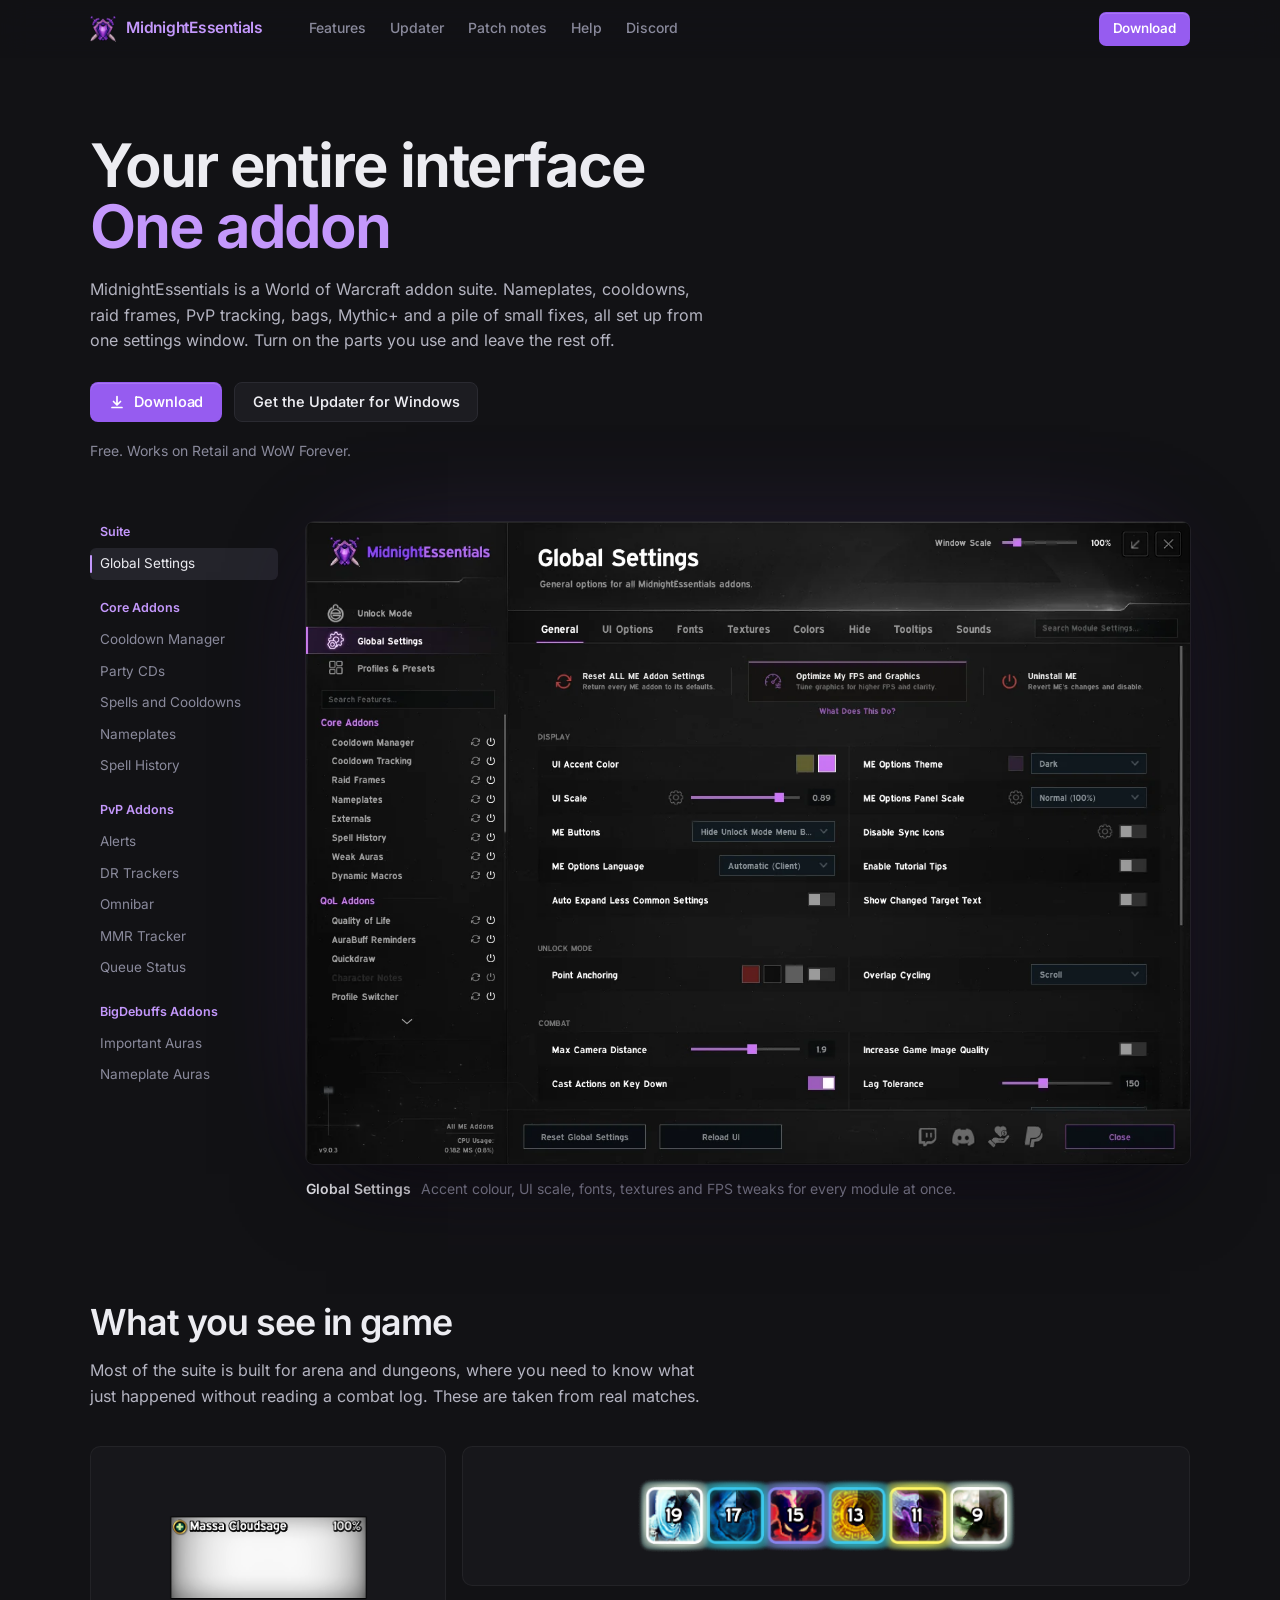
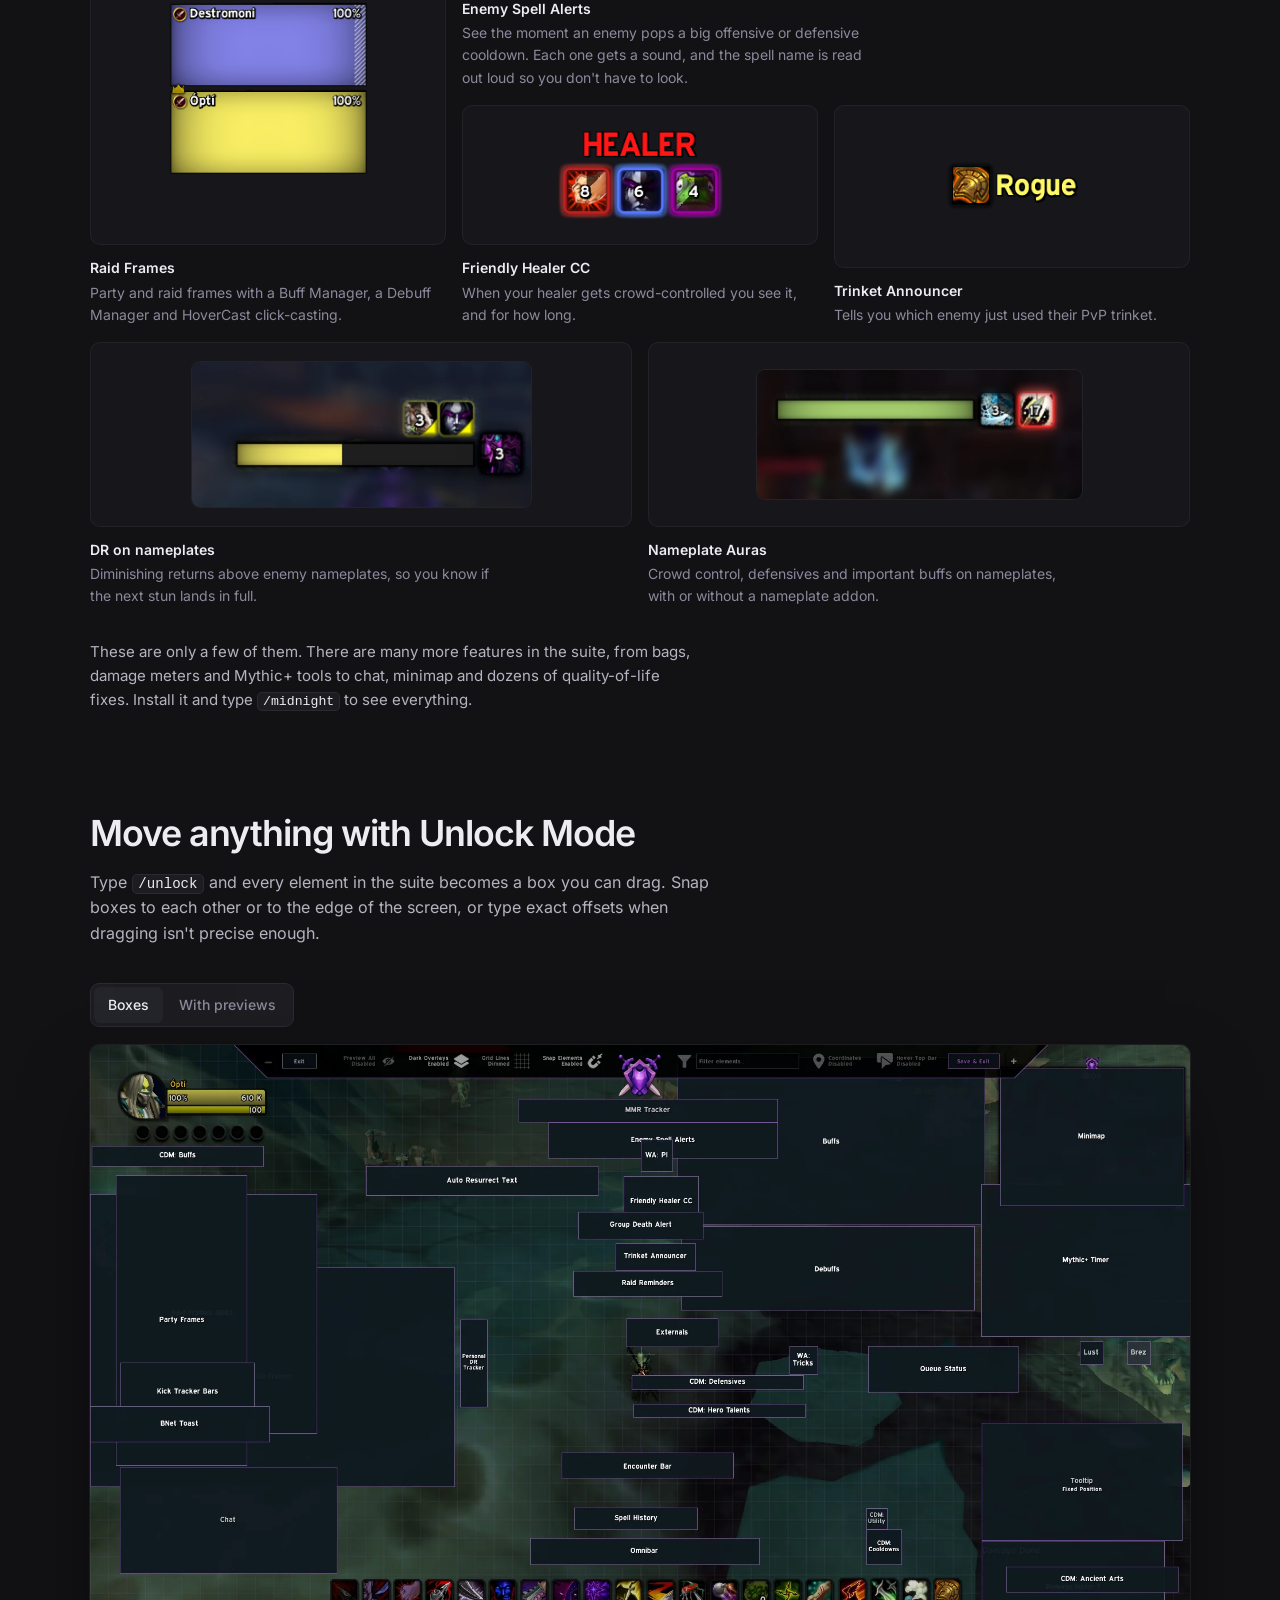
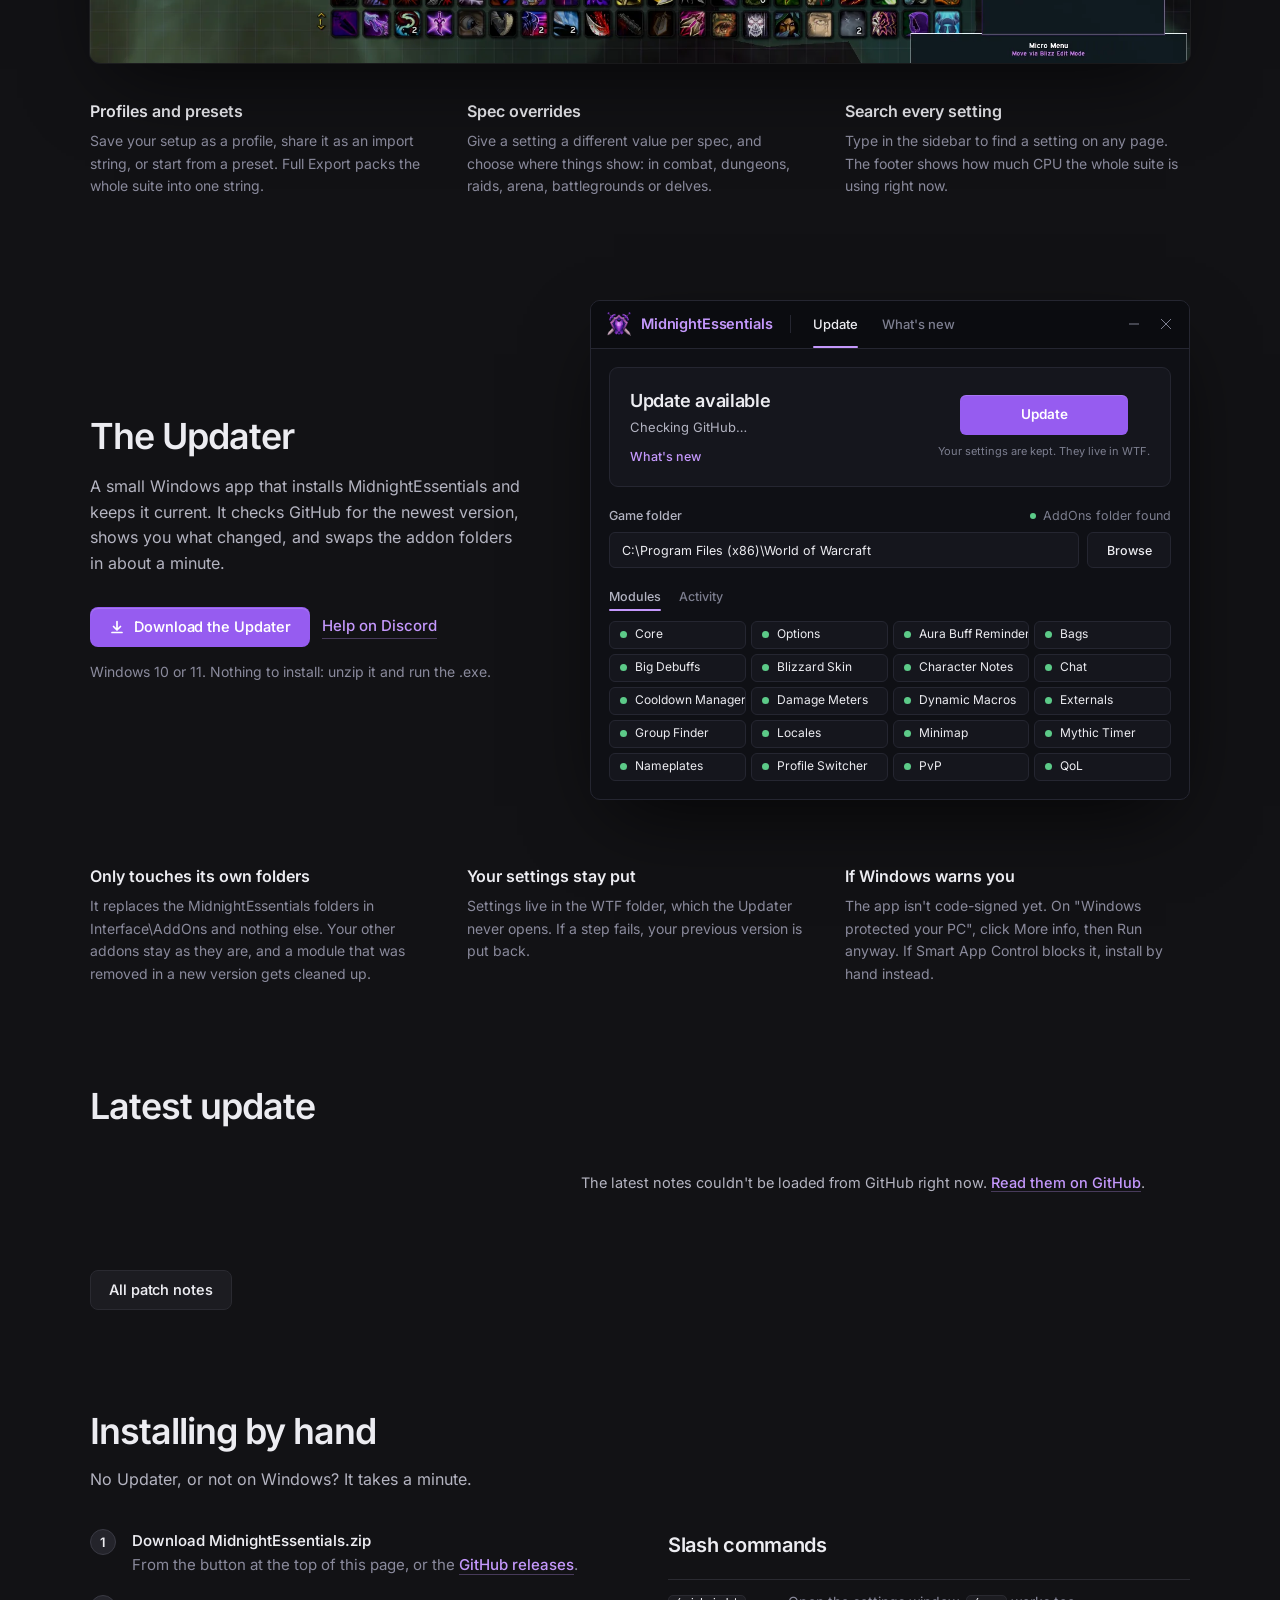
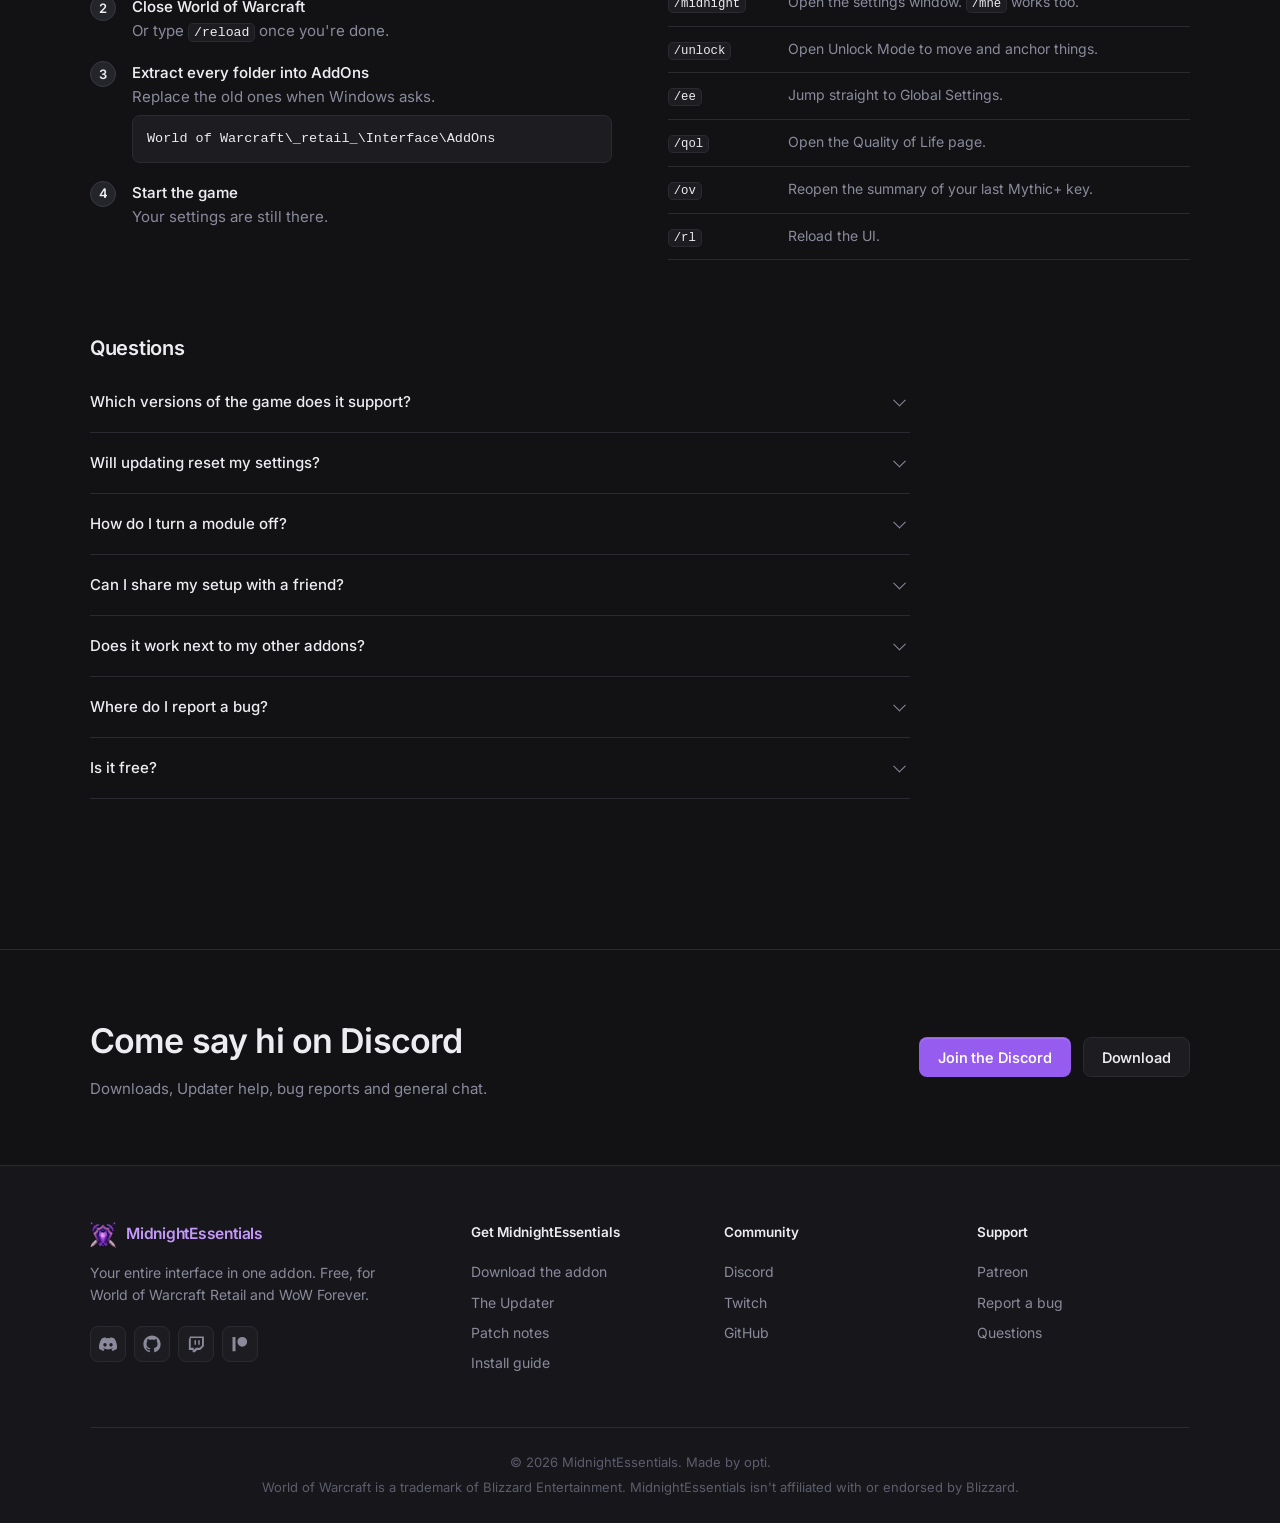
==== index.html @ ddbba077 "Add files via upload" ====
<!doctype html>
<html lang="en">
<head>
<meta charset="utf-8">
<meta name="viewport" content="width=device-width, initial-scale=1">
<title>MidnightEssentials, a World of Warcraft addon suite</title>
<meta name="description" content="MidnightEssentials is a free World of Warcraft addon suite: nameplates, cooldowns, raid frames, PvP tracking, bags, Mythic+ and quality of life, all set up from one settings window.">
<meta name="theme-color" content="#121215">
<link rel="canonical" href="https://www.midnightessentials.me/">
<link rel="icon" type="image/png" href="favicon.png">
<meta property="og:type" content="website">
<meta property="og:site_name" content="MidnightEssentials">
<meta property="og:title" content="MidnightEssentials">
<meta property="og:description" content="A free World of Warcraft addon suite, set up from one settings window.">
<meta property="og:url" content="https://www.midnightessentials.me/">
<meta property="og:image" content="https://www.midnightessentials.me/og.png">
<meta name="twitter:card" content="summary_large_image">
<link rel="preload" href="assets/fonts/inter-latin-wght-normal.woff2" as="font" type="font/woff2" crossorigin>
<link rel="preconnect" href="https://api.github.com" crossorigin>
<script>/* links to the old site's pages */var h=location.hash;if(h==="#changelog")location.replace("patch-notes.html");else if(h==="#features")location.hash="#ingame";else if(h==="#info")location.hash="#help";</script>
<link rel="stylesheet" href="assets/vendor/lenis.css">
<link rel="stylesheet" href="assets/site.css">
</head>
<body>
<a class="skip" href="#main">Skip to content</a>

<header class="nav">
  <div class="wrap">
    <a class="brand" href="./" aria-label="MidnightEssentials home">
      <img src="favicon.png" alt="" width="30" height="30">
      <span>Midnight<span class="e">Essentials</span></span>
    </a>
    <nav class="nav-links" id="nav-links" aria-label="Main">
      <a href="#ingame">Features</a>
      <a href="#updater">Updater</a>
      <a href="patch-notes.html">Patch notes</a>
      <a href="#help">Help</a>
      <a href="https://discord.gg/SenHhNRzPD" target="_blank" rel="noopener">Discord</a>
    </nav>
    <div class="nav-end">
      <a class="btn btn-primary btn-sm" href="https://github.com/NotOpti/MidnightEssentials/releases/latest/download/MidnightEssentials.zip" data-download>Download</a>
      <button class="menu-btn" type="button" aria-label="Menu" aria-controls="nav-links" aria-expanded="false">
        <svg width="18" height="18" viewBox="0 0 18 18" fill="none" stroke="currentColor" stroke-width="1.6" stroke-linecap="round"><path d="M2 5h14M2 9h14M2 13h14"/></svg>
      </button>
    </div>
  </div>
</header>

<main id="main">

  <!-- ============================================================ hero -->
  <section class="hero">
    <div class="wrap">
      <div class="hero-text">
        <h1 class="h-display">Your entire interface<br><span class="accent">One addon</span></h1>
        <p class="lede">MidnightEssentials is a World of Warcraft addon suite. Nameplates, cooldowns, raid frames, PvP tracking, bags, Mythic+ and a pile of small fixes, all set up from one settings window. Turn on the parts you use and leave the rest off.</p>
        <div class="hero-actions">
          <a class="btn btn-primary" href="https://github.com/NotOpti/MidnightEssentials/releases/latest/download/MidnightEssentials.zip" data-download>
            <svg width="16" height="16" viewBox="0 0 16 16" fill="none" stroke="currentColor" stroke-width="1.7" stroke-linecap="round" stroke-linejoin="round"><path d="M8 2.5v8M4.5 7.5 8 11l3.5-3.5M3 13.5h10"/></svg>
            <span data-version-label="Download {v}">Download</span>
          </a>
          <a class="btn btn-ghost" href="#updater">Get the Updater for Windows</a>
        </div>
        <p class="hero-meta" id="hero-meta">Free. Works on Retail and WoW Forever.</p>
      </div>

      <div class="tour" id="tour">
        <div class="tour-nav" role="group" aria-label="Pages of the settings window">
          <div class="tour-group">
            <h3>Suite</h3>
            <button type="button" aria-pressed="true" data-img="assets/img/global-settings.webp" data-desc="Accent colour, UI scale, fonts, textures and FPS tweaks for every module at once.">Global Settings</button>
          </div>
          <div class="tour-group">
            <h3>Core Addons</h3>
            <button type="button" aria-pressed="false" data-img="assets/img/cooldown-manager.webp" data-desc="Restyles Blizzard's Cooldown Manager, with bar glows and tracking bars.">Cooldown Manager</button>
            <button type="button" aria-pressed="false" data-img="assets/img/party-cds.webp" data-title="Cooldown Tracking" data-desc="Your party's major cooldowns next to their party frames.">Party CDs</button>
            <button type="button" aria-pressed="false" data-img="assets/img/party-cds-spells.webp" data-title="Spells and Cooldowns" data-desc="Pick which spells are watched, per class and spec, with their charges and cooldown.">Spells and Cooldowns</button>
            <button type="button" aria-pressed="false" data-img="assets/img/nameplates.webp" data-desc="Custom nameplate design and behaviour.">Nameplates</button>
            <button type="button" aria-pressed="false" data-img="assets/img/spell-history.webp" data-desc="The spells you cast, as a strip of icons that scroll past.">Spell History</button>
          </div>
          <div class="tour-group">
            <h3>PvP Addons</h3>
            <button type="button" aria-pressed="false" data-img="assets/img/alerts.webp" data-desc="Enemy cooldown alerts, Friendly Healer CC and a Trinket Announcer, with sound and text-to-speech.">Alerts</button>
            <button type="button" aria-pressed="false" data-img="assets/img/dr-trackers.webp" data-desc="Diminishing returns on your enemies and on yourself.">DR Trackers</button>
            <button type="button" aria-pressed="false" data-img="assets/img/omnibar.webp" data-desc="Enemy crowd-control cooldowns in arena on one floating bar.">Omnibar</button>
            <button type="button" aria-pressed="false" data-img="assets/img/mmr-tracker.webp" data-desc="Your rating and MMR gains and losses after each match.">MMR Tracker</button>
            <button type="button" aria-pressed="false" data-img="assets/img/queue-status.webp" data-desc="A live readout of your PvP queue while you wait.">Queue Status</button>
          </div>
          <div class="tour-group">
            <h3>BigDebuffs Addons</h3>
            <button type="button" aria-pressed="false" data-img="assets/img/important-auras.webp" data-desc="Crowd-control, defensive and important buff icons on party and raid frames.">Important Auras</button>
            <button type="button" aria-pressed="false" data-img="assets/img/nameplate-auras.webp" data-desc="The same icons on nameplates, on top of any nameplate addon or Blizzard's own.">Nameplate Auras</button>
          </div>
        </div>
        <div class="tour-view">
          <div class="window">
            <img id="tour-img" src="assets/img/global-settings.webp" width="1300" height="944" alt="MidnightEssentials settings window, Global Settings page" fetchpriority="high">
          </div>
          <p class="tour-caption"><strong id="tour-name">Global Settings</strong> <span id="tour-text">Accent colour, UI scale, fonts, textures and FPS tweaks for every module at once.</span></p>
        </div>
      </div>
    </div>
  </section>

  <!-- ============================================================ in game -->
  <section class="section" id="ingame">
    <div class="wrap">
      <div class="section-head">
        <h2 class="h-section">What you see in game</h2>
        <p class="lede">Most of the suite is built for arena and dungeons, where you need to know what just happened without reading a combat log. These are taken from real matches.</p>
      </div>

      <div class="ingame">
        <figure class="shot span-2 tall reveal">
          <div class="shot-frame">
            <img src="assets/img/raid-frames.webp" width="201" height="263" alt="Three party frames in arena with class-coloured health bars" loading="lazy">
          </div>
          <figcaption><b>Raid Frames</b>Party and raid frames with a Buff Manager, a Debuff Manager and HoverCast click-casting.</figcaption>
        </figure>
        <figure class="shot span-4 wide reveal">
          <div class="shot-frame">
            <img src="assets/img/omnibar-row.webp" width="381" height="76" alt="Six enemy offensive and defensive cooldowns counting down, each with a coloured glow" loading="lazy">
          </div>
          <figcaption><b>Enemy Spell Alerts</b>See the moment an enemy pops a big offensive or defensive cooldown. Each one gets a sound, and the spell name is read out loud so you don't have to look.</figcaption>
        </figure>
        <figure class="shot span-2 reveal">
          <div class="shot-frame">
            <img src="assets/img/healer-cc.webp" width="169" height="93" alt="The word HEALER above three crowd-control icons with timers" loading="lazy">
          </div>
          <figcaption><b>Friendly Healer CC</b>When your healer gets crowd-controlled you see it, and for how long.</figcaption>
        </figure>
        <figure class="shot span-2 reveal">
          <div class="shot-frame">
            <img src="assets/img/trinket-announcer.webp" width="135" height="52" alt="Gladiator's Medallion icon next to the word Rogue" loading="lazy">
          </div>
          <figcaption><b>Trinket Announcer</b>Tells you which enemy just used their PvP trinket.</figcaption>
        </figure>
        <figure class="shot span-3 reveal">
          <div class="shot-frame">
            <img class="photo" src="assets/img/nameplate-dr.webp" width="339" height="144" alt="Enemy nameplate with diminishing-returns icons above it" loading="lazy">
          </div>
          <figcaption><b>DR on nameplates</b>Diminishing returns above enemy nameplates, so you know if the next stun lands in full.</figcaption>
        </figure>
        <figure class="shot span-3 reveal">
          <div class="shot-frame">
            <img class="photo" src="assets/img/nameplate-auras-live.webp" width="325" height="128" alt="Enemy nameplate with a defensive and a crowd-control icon beside it" loading="lazy">
          </div>
          <figcaption><b>Nameplate Auras</b>Crowd control, defensives and important buffs on nameplates, with or without a nameplate addon.</figcaption>
        </figure>
      </div>
      <p class="more-note">These are only a few of them. There are many more features in the suite, from bags, damage meters and Mythic+ tools to chat, minimap and dozens of quality-of-life fixes. Install it and type <code>/midnight</code> to see everything.</p>
    </div>
  </section>

  <!-- ============================================================ unlock mode -->
  <section class="section" id="unlock">
    <div class="wrap">
      <div class="section-head">
        <h2 class="h-section">Move anything with Unlock Mode</h2>
        <p class="lede">Type <code>/unlock</code> and every element in the suite becomes a box you can drag. Snap boxes to each other or to the edge of the screen, or type exact offsets when dragging isn't precise enough.</p>
      </div>
      <div class="unlock-switch" id="unlock-switch" role="group" aria-label="Unlock Mode view">
        <button type="button" aria-pressed="true">Boxes</button>
        <button type="button" aria-pressed="false">With previews</button>
      </div>
      <div class="wide-shot reveal" id="unlock-shot">
        <img src="assets/img/unlock-boxes.webp" width="1917" height="1078" alt="Unlock Mode: every element of the interface shown as a labelled box on a grid" loading="lazy">
        <img src="assets/img/unlock-live.webp" width="1917" height="1078" alt="Unlock Mode with each element showing a live preview" loading="lazy" hidden>
      </div>
      <div class="notes-row">
        <div>
          <h3>Profiles and presets</h3>
          <p>Save your setup as a profile, share it as an import string, or start from a preset. Full Export packs the whole suite into one string.</p>
        </div>
        <div>
          <h3>Spec overrides</h3>
          <p>Give a setting a different value per spec, and choose where things show: in combat, dungeons, raids, arena, battlegrounds or delves.</p>
        </div>
        <div>
          <h3>Search every setting</h3>
          <p>Type in the sidebar to find a setting on any page. The footer shows how much CPU the whole suite is using right now.</p>
        </div>
      </div>
    </div>
  </section>

  <!-- ============================================================ updater -->
  <section class="section" id="updater">
    <div class="wrap">
      <div class="updater">
        <div class="updater-copy">
          <h2 class="h-section">The Updater</h2>
          <p class="lede">A small Windows app that installs MidnightEssentials and keeps it current. It checks GitHub for the newest version, shows you what changed, and swaps the addon folders in about a minute.</p>
          <div class="updater-actions">
            <a class="btn btn-primary" href="downloads/MidnightEssentialsUpdater.zip" download>
              <svg width="16" height="16" viewBox="0 0 16 16" fill="none" stroke="currentColor" stroke-width="1.7" stroke-linecap="round" stroke-linejoin="round"><path d="M8 2.5v8M4.5 7.5 8 11l3.5-3.5M3 13.5h10"/></svg>
              Download the Updater
            </a>
            <a class="text-link" href="https://discord.gg/SenHhNRzPD" target="_blank" rel="noopener">Help on Discord</a>
          </div>
          <p class="updater-req">Windows 10 or 11. Nothing to install: unzip it and run the .exe.</p>
        </div>

        <!-- The Updater window, interactive -->
        <div class="app reveal" id="app" aria-label="Preview of the MidnightEssentials Updater">
          <div class="app-bar">
            <img src="favicon.png" alt="" width="24" height="24">
            <span class="app-word">Midnight<span class="e">Essentials</span></span>
            <span class="app-sep"></span>
            <button class="app-tab" type="button" data-tab="update" aria-selected="true">Update</button>
            <button class="app-tab" type="button" data-tab="news" aria-selected="false">What's new</button>
            <div class="app-win" aria-hidden="true">
              <span><svg width="10" height="10" viewBox="0 0 10 10" stroke="currentColor"><path d="M0 5h10"/></svg></span>
              <span><svg width="10" height="10" viewBox="0 0 10 10" stroke="currentColor"><path d="m0 0 10 10M10 0 0 10"/></svg></span>
            </div>
          </div>
          <div class="app-body" data-page="update">
            <div class="app-hero">
              <div>
                <h4 id="app-head">Update available</h4>
                <p id="app-sub">Checking GitHub&hellip;</p>
                <button class="app-link" type="button">What's new</button>
                <div class="app-prog"><i></i></div>
              </div>
              <div class="app-cta">
                <button class="app-btn" id="app-btn" type="button">Update</button>
                <small>Your settings are kept. They live in WTF.</small>
              </div>
            </div>
            <div class="app-label">Game folder <span>AddOns folder found</span></div>
            <div class="app-path">
              <div class="app-input">C:\Program Files (x86)\World of Warcraft</div>
              <div class="app-browse">Browse</div>
            </div>
            <div class="app-subtabs" role="tablist">
              <button type="button" role="tab" aria-selected="true">Modules</button>
              <button type="button" role="tab" aria-selected="false">Activity</button>
            </div>
            <div class="app-grid">
              <div class="app-chip">Core</div><div class="app-chip">Options</div><div class="app-chip">Aura Buff Reminders</div><div class="app-chip">Bags</div>
              <div class="app-chip">Big Debuffs</div><div class="app-chip">Blizzard Skin</div><div class="app-chip">Character Notes</div><div class="app-chip">Chat</div>
              <div class="app-chip">Cooldown Manager</div><div class="app-chip">Damage Meters</div><div class="app-chip">Dynamic Macros</div><div class="app-chip">Externals</div>
              <div class="app-chip">Group Finder</div><div class="app-chip">Locales</div><div class="app-chip">Minimap</div><div class="app-chip">Mythic Timer</div>
              <div class="app-chip">Nameplates</div><div class="app-chip">Profile Switcher</div><div class="app-chip">PvP</div><div class="app-chip">QoL</div>
            </div>
            <div class="app-log" hidden></div>
          </div>
          <div class="app-body" data-page="news" hidden>
            <div class="app-news">
              <div class="app-versions"></div>
              <div class="app-notes"><div class="loading-line" style="width:40%"></div><div class="loading-line"></div><div class="loading-line" style="width:80%"></div></div>
            </div>
          </div>
        </div>
      </div>

      <div class="updater-facts">
        <div>
          <h3>Only touches its own folders</h3>
          <p>It replaces the MidnightEssentials folders in Interface\AddOns and nothing else. Your other addons stay as they are, and a module that was removed in a new version gets cleaned up.</p>
        </div>
        <div>
          <h3>Your settings stay put</h3>
          <p>Settings live in the WTF folder, which the Updater never opens. If a step fails, your previous version is put back.</p>
        </div>
        <div>
          <h3>If Windows warns you</h3>
          <p>The app isn't code-signed yet. On "Windows protected your PC", click More info, then Run anyway. If Smart App Control blocks it, install by hand instead.</p>
        </div>
      </div>
    </div>
  </section>

  <!-- ============================================================ latest release -->
  <section class="section" id="latest">
    <div class="wrap">
      <h2 class="h-section">Latest update</h2>
      <div class="latest">
        <div>
          <div class="latest-version" data-version>&nbsp;</div>
          <p class="latest-date"><span data-release-date></span></p>
          <div class="latest-links">
            <a class="btn btn-ghost" href="patch-notes.html">All patch notes</a>
          </div>
        </div>
        <div class="notes" id="latest-notes">
          <div class="loading-line" style="width:30%"></div>
          <div class="loading-line"></div>
          <div class="loading-line" style="width:86%"></div>
          <div class="loading-line" style="width:72%"></div>
        </div>
      </div>
    </div>
  </section>

  <!-- ============================================================ help -->
  <section class="section" id="help">
    <div class="wrap">
      <div class="section-head">
        <h2 class="h-section">Installing by hand</h2>
        <p class="lede">No Updater, or not on Windows? It takes a minute.</p>
      </div>
      <div class="help-grid">
        <div>
          <ol class="steps">
            <li><b>Download MidnightEssentials.zip</b><span>From the button at the top of this page, or the <a class="text-link" href="https://github.com/NotOpti/MidnightEssentials/releases" target="_blank" rel="noopener">GitHub releases</a>.</span></li>
            <li><b>Close World of Warcraft</b><span>Or type <code>/reload</code> once you're done.</span></li>
            <li><b>Extract every folder into AddOns</b><span>Replace the old ones when Windows asks.</span>
              <code class="path">World of Warcraft\_retail_\Interface\AddOns</code></li>
            <li><b>Start the game</b><span>Your settings are still there.</span></li>
          </ol>
        </div>
        <div>
          <h3>Slash commands</h3>
          <table class="cmds">
            <tr><td><code>/midnight</code></td><td>Open the settings window. <code>/mne</code> works too.</td></tr>
            <tr><td><code>/unlock</code></td><td>Open Unlock Mode to move and anchor things.</td></tr>
            <tr><td><code>/ee</code></td><td>Jump straight to Global Settings.</td></tr>
            <tr><td><code>/qol</code></td><td>Open the Quality of Life page.</td></tr>
            <tr><td><code>/ov</code></td><td>Reopen the summary of your last Mythic+ key.</td></tr>
            <tr><td><code>/rl</code></td><td>Reload the UI.</td></tr>
          </table>
        </div>
      </div>

      <div class="faq">
        <h3>Questions</h3>
        <details>
          <summary>Which versions of the game does it support?</summary>
          <p>Retail and WoW Forever. The same download works on both. Modules a client can't support switch themselves off there, so you never need a second copy.</p>
        </details>
        <details>
          <summary>Will updating reset my settings?</summary>
          <p>No. Settings live in the WTF folder, and both the Updater and a manual install only replace folders in Interface\AddOns.</p>
        </details>
        <details>
          <summary>How do I turn a module off?</summary>
          <p>Every module has a power button next to its name in the settings sidebar. Some switch off right away, others after a <code>/reload</code>.</p>
        </details>
        <details>
          <summary>Can I share my setup with a friend?</summary>
          <p>Yes. Open Profiles &amp; Presets, export your profile as a string and send it. They paste it into Import. Full Export covers the whole suite at once.</p>
        </details>
        <details>
          <summary>Does it work next to my other addons?</summary>
          <p>Yes. Switch off any module you'd rather use another addon for. Bags steps aside if you already use a bag addon like Baganator or Bagnon until you pick one, and Nameplate Auras sits on top of whatever nameplates you use.</p>
        </details>
        <details>
          <summary>Where do I report a bug?</summary>
          <p>In #bug-reports on the <a class="text-link" href="https://discord.gg/SenHhNRzPD" target="_blank" rel="noopener">Discord</a>. Say what you were doing, and paste the error text if one appeared.</p>
        </details>
        <details>
          <summary>Is it free?</summary>
          <p>Yes, all of it. If you'd like to support it there's a <a class="text-link" href="https://www.patreon.com/c/MidnightEssentials" target="_blank" rel="noopener">Patreon</a>, but nothing is locked behind it.</p>
        </details>
      </div>
    </div>
  </section>
</main>

<section class="cta-band">
  <div class="wrap">
    <div>
      <h2>Come say hi on Discord</h2>
      <p>Downloads, Updater help, bug reports and general chat.</p>
    </div>
    <div class="actions">
      <a class="btn btn-primary" href="https://discord.gg/SenHhNRzPD" target="_blank" rel="noopener">Join the Discord</a>
      <a class="btn btn-ghost" href="https://github.com/NotOpti/MidnightEssentials/releases/latest/download/MidnightEssentials.zip" data-download><span data-version-label="Download {v}">Download</span></a>
    </div>
  </div>
</section>

<footer class="footer">
  <div class="wrap">
    <div class="footer-top">
      <div class="footer-brand">
        <a class="brand" href="./"><img src="favicon.png" alt="" width="28" height="28"><span>MidnightEssentials</span></a>
        <p>Your entire interface in one addon. Free, for World of Warcraft Retail and WoW Forever.</p>
        <div class="footer-social"><a href="https://discord.gg/SenHhNRzPD" target="_blank" rel="noopener" aria-label="Discord"><svg viewBox="0 0 24 24" width="18" height="18" fill="currentColor" aria-hidden="true"><path d="M20.3 4.4A19.6 19.6 0 0 0 15.4 3l-.6 1.3a18 18 0 0 0-5.6 0L8.6 3a19.5 19.5 0 0 0-4.9 1.5C.6 9.1-.3 13.7.1 18.2a19.8 19.8 0 0 0 6 3l1.3-2.1a12.8 12.8 0 0 1-2-1l.5-.4a14 14 0 0 0 12.2 0l.5.4c-.6.4-1.3.7-2 1l1.3 2.1a19.7 19.7 0 0 0 6-3c.5-5.2-.8-9.8-3.6-13.8zM8 15.4c-1.2 0-2.2-1.1-2.2-2.4S6.8 10.6 8 10.6s2.2 1.1 2.2 2.4-1 2.4-2.2 2.4zm8 0c-1.2 0-2.2-1.1-2.2-2.4s1-2.4 2.2-2.4 2.2 1.1 2.2 2.4-1 2.4-2.2 2.4z"/></svg></a><a href="https://github.com/NotOpti/MidnightEssentials" target="_blank" rel="noopener" aria-label="GitHub"><svg viewBox="0 0 24 24" width="18" height="18" fill="currentColor" aria-hidden="true"><path d="M12 .5C5.65.5.5 5.65.5 12a11.5 11.5 0 0 0 7.86 10.92c.58.1.79-.25.79-.56v-2c-3.2.7-3.87-1.37-3.87-1.37-.52-1.33-1.28-1.69-1.28-1.69-1.05-.72.08-.7.08-.7 1.16.08 1.77 1.19 1.77 1.19 1.03 1.77 2.7 1.26 3.36.96.1-.75.4-1.26.73-1.55-2.55-.29-5.24-1.28-5.24-5.69 0-1.26.45-2.29 1.19-3.1-.12-.29-.52-1.46.11-3.05 0 0 .97-.31 3.17 1.18a11 11 0 0 1 5.77 0c2.2-1.49 3.17-1.18 3.17-1.18.63 1.59.23 2.76.11 3.05.74.81 1.19 1.84 1.19 3.1 0 4.42-2.7 5.4-5.26 5.68.41.36.78 1.06.78 2.14v3.17c0 .31.21.67.8.56A11.5 11.5 0 0 0 23.5 12C23.5 5.65 18.35.5 12 .5z"/></svg></a><a href="https://twitch.tv/NotOpti" target="_blank" rel="noopener" aria-label="Twitch"><svg viewBox="0 0 24 24" width="18" height="18" fill="currentColor" aria-hidden="true"><path d="M4 2 2.5 6v14h5v3h3l3-3h4l5-5V2zm16 12-3 3h-5l-3 3v-3H5V4h15zM15 7h2v6h-2zm-5 0h2v6h-2z"/></svg></a><a href="https://www.patreon.com/c/MidnightEssentials" target="_blank" rel="noopener" aria-label="Patreon"><svg viewBox="0 0 24 24" width="18" height="18" fill="currentColor" aria-hidden="true"><path d="M15 2.5a6.5 6.5 0 1 0 0 13 6.5 6.5 0 0 0 0-13zM2 2.5h4v19H2z"/></svg></a></div>
      </div>
      <div class="footer-col">
        <h3>Get MidnightEssentials</h3>
        <a href="https://github.com/NotOpti/MidnightEssentials/releases/latest/download/MidnightEssentials.zip" data-download>Download the addon</a>
        <a href="#updater">The Updater</a>
        <a href="patch-notes.html">Patch notes</a>
        <a href="#help">Install guide</a>
      </div>
      <div class="footer-col">
        <h3>Community</h3>
        <a href="https://discord.gg/SenHhNRzPD" target="_blank" rel="noopener">Discord</a>
        <a href="https://twitch.tv/NotOpti" target="_blank" rel="noopener">Twitch</a>
        <a href="https://github.com/NotOpti/MidnightEssentials" target="_blank" rel="noopener">GitHub</a>
      </div>
      <div class="footer-col">
        <h3>Support</h3>
        <a href="https://www.patreon.com/c/MidnightEssentials" target="_blank" rel="noopener">Patreon</a>
        <a href="https://discord.gg/SenHhNRzPD" target="_blank" rel="noopener">Report a bug</a>
        <a href="#help">Questions</a>
      </div>
    </div>
    <div class="footer-bottom">
      <p>&copy; 2026 MidnightEssentials. Made by opti.</p>
      <p>World of Warcraft is a trademark of Blizzard Entertainment. MidnightEssentials isn't affiliated with or endorsed by Blizzard.</p>
    </div>
  </div>
</footer>

<script src="assets/vendor/lenis.min.js"></script>
<script src="assets/site.js"></script>
</body>
</html>
---- assets/vendor/lenis.css ----
html.lenis,
html.lenis body {
  height: auto;
}

.lenis:not(.lenis-autoToggle).lenis-stopped {
  overflow: clip;
}

.lenis [data-lenis-prevent],
.lenis [data-lenis-prevent-wheel],
.lenis [data-lenis-prevent-touch],
.lenis [data-lenis-prevent-vertical],
.lenis [data-lenis-prevent-horizontal] {
  overscroll-behavior: contain;
}

.lenis.lenis-smooth iframe {
  pointer-events: none;
}

.lenis.lenis-autoToggle {
  transition-property: overflow;
  transition-duration: 1ms;
  transition-behavior: allow-discrete;
}
---- assets/site.css ----
/* MidnightEssentials website
   Colours come from the addon's settings window and the Updater. */

@font-face {
  font-family: "Inter";
  font-style: normal;
  font-display: swap;
  font-weight: 100 900;
  src: url(fonts/inter-latin-wght-normal.woff2) format("woff2-variations");
  unicode-range: U+0000-00FF, U+0131, U+0152-0153, U+02BB-02BC, U+02C6, U+02DA, U+02DC, U+0304, U+0308, U+0329, U+2000-206F, U+20AC, U+2122, U+2191, U+2193, U+2212, U+2215, U+FEFF, U+FFFD;
}
@font-face {
  font-family: "Inter";
  font-style: normal;
  font-display: swap;
  font-weight: 100 900;
  src: url(fonts/inter-latin-ext-wght-normal.woff2) format("woff2-variations");
  unicode-range: U+0100-02BA, U+02BD-02C5, U+02C7-02CC, U+02CE-02D7, U+02DD-02FF, U+0304, U+0308, U+0329, U+1D00-1DBF, U+1E00-1E9F, U+1EF2-1EFF, U+2020, U+20A0-20AB, U+20AD-20C0, U+2113, U+2C60-2C7F, U+A720-A7FF;
}

:root {
  color-scheme: dark;
  --bg: #121215;
  --bg-raised: #17171b;
  --surface: #1c1c21;
  --surface-hi: #24242b;
  --line: #2a2a31;
  --line-hi: #3a3a44;
  --text: #ececf1;
  --dim: #b4b4c1;
  --muted: #8a8a9c;
  --faint: #5c5c6c;
  --accent: #965cf0;
  --accent-hover: #a570f6;
  --accent-text: #c498fc;
  --good: #5cca88;
  --warn: #e8b256;
  --fix: #5ebece;
  --bad: #ec6262;

  --font: "Inter", ui-sans-serif, system-ui, -apple-system, "Segoe UI", Roboto, sans-serif;
  --mono: ui-monospace, "Cascadia Mono", "SF Mono", Consolas, monospace;

  --wrap: 1100px;
  --gutter: 24px;
  --nav-h: 58px;
  --radius: 10px;
}

*, *::before, *::after { box-sizing: border-box; }

html {
  background: var(--bg);
  -webkit-text-size-adjust: 100%;
  text-size-adjust: 100%;
}

body {
  margin: 0;
  background: var(--bg);
  color: var(--dim);
  font-family: var(--font);
  font-size: 15px;
  line-height: 1.6;
  font-feature-settings: "cv11", "ss01";
  -webkit-font-smoothing: antialiased;
  -moz-osx-font-smoothing: grayscale;
  overflow-x: hidden;
}

img { display: block; max-width: 100%; height: auto; }
a { color: inherit; }
button { font: inherit; color: inherit; }
h1, h2, h3, h4 { color: var(--text); margin: 0; font-weight: 600; }
p { margin: 0; }
code, kbd {
  font-family: var(--mono);
  font-size: .88em;
  color: var(--text);
  background: var(--surface);
  border: 1px solid var(--line);
  border-radius: 5px;
  padding: .08em .38em;
}
::selection { background: rgba(150, 92, 240, .45); color: #fff; }

:focus-visible {
  outline: 2px solid var(--accent-text);
  outline-offset: 3px;
  border-radius: 4px;
}

.wrap {
  width: 100%;
  max-width: calc(var(--wrap) + var(--gutter) * 2);
  margin: 0 auto;
  padding: 0 var(--gutter);
}

.skip {
  position: absolute; left: 12px; top: -60px; z-index: 100;
  background: var(--accent); color: #fff; padding: 8px 14px; border-radius: 6px;
  text-decoration: none; font-weight: 500;
}
.skip:focus { top: 12px; }

/* ---------------------------------------------------------------- nav */

.nav {
  position: sticky; top: 0; z-index: 50;
  height: var(--nav-h);
  background: rgba(18, 18, 21, .82);
  backdrop-filter: saturate(140%) blur(14px);
  -webkit-backdrop-filter: saturate(140%) blur(14px);
  border-bottom: 1px solid transparent;
  transition: border-color .2s;
}
.nav.scrolled { border-bottom-color: var(--line); }
.nav .wrap { height: 100%; display: flex; align-items: center; gap: 28px; }

.brand {
  display: flex; align-items: center; gap: 10px;
  text-decoration: none; color: var(--accent-text);
  font-weight: 600; font-size: 15.5px; letter-spacing: -.015em;
  white-space: nowrap;
}
.brand img { width: 26px; height: 26px; }
.brand .e { color: var(--accent-text); }

.nav-links { display: flex; gap: 4px; margin-left: 8px; }
.nav-links a {
  text-decoration: none; color: var(--muted);
  font-size: 14px; font-weight: 500;
  padding: 6px 10px; border-radius: 7px;
  transition: color .15s, background-color .15s;
}
.nav-links a:hover { color: var(--text); background: var(--surface); }
.nav-links a[aria-current="page"] { color: var(--text); }

.nav-end { margin-left: auto; display: flex; align-items: center; gap: 10px; }

.menu-btn {
  display: none;
  background: none; border: 1px solid var(--line); border-radius: 8px;
  width: 40px; height: 38px; padding: 0; cursor: pointer;
}
.menu-btn svg { margin: auto; display: block; }

/* ---------------------------------------------------------------- buttons */

.btn {
  display: inline-flex; align-items: center; justify-content: center; gap: 9px;
  height: 40px; padding: 0 18px;
  border-radius: 8px; border: 1px solid transparent;
  font-size: 14.5px; font-weight: 550; letter-spacing: -.005em;
  text-decoration: none; cursor: pointer; white-space: nowrap;
  transition: background-color .15s, border-color .15s, color .15s, transform .15s;
}
.btn svg { flex: none; }
.btn:active { transform: translateY(1px); }
.btn-primary {
  background: var(--accent); color: #fff;
  box-shadow: inset 0 1px 0 rgba(255, 255, 255, .16);
}
.btn-primary:hover { background: var(--accent-hover); }
.btn-ghost { background: var(--surface); border-color: var(--line); color: var(--text); }
.btn-ghost:hover { background: var(--surface-hi); border-color: var(--line-hi); }
.btn-sm { height: 34px; padding: 0 13px; font-size: 13.5px; border-radius: 7px; }

.text-link {
  color: var(--accent-text); text-decoration: none; font-weight: 500;
  border-bottom: 1px solid rgba(196, 152, 252, .3);
  transition: border-color .15s, color .15s;
}
.text-link:hover { color: var(--text); border-bottom-color: var(--text); }

/* ---------------------------------------------------------------- type */

.h-display {
  font-size: clamp(36px, 5vw, 60px);
  line-height: 1.02;
  letter-spacing: -.035em;
  font-weight: 650;
}
.h-section {
  font-size: clamp(26px, 2.8vw, 36px);
  line-height: 1.1;
  letter-spacing: -.028em;
}
.lede {
  font-size: clamp(15.5px, 1.25vw, 17px);
  line-height: 1.6;
  color: var(--dim);
  max-width: 62ch;
}
.small { font-size: 14px; color: var(--muted); }

section { position: relative; }
.section { padding: clamp(64px, 8vw, 104px) 0 0; }
.section-head { max-width: 640px; margin-bottom: 36px; }
.section-head .lede { margin-top: 16px; }

/* ---------------------------------------------------------------- hero */

.hero { padding: clamp(44px, 6vw, 80px) 0 0; }
.hero-text { max-width: 640px; }
.h-display .accent { color: var(--accent-text); }
.hero .lede { margin-top: 20px; }
.hero-actions { display: flex; flex-wrap: wrap; gap: 12px; margin-top: 28px; }
.hero-meta { margin-top: 18px; font-size: 14px; color: var(--muted); min-height: 1.6em; }
.hero-meta a { color: var(--dim); }

/* the settings-window tour */
.tour {
  margin-top: clamp(40px, 5vw, 60px);
  display: grid;
  grid-template-columns: 188px minmax(0, 1fr);
  gap: 28px;
  align-items: start;
}
.tour-nav { position: sticky; top: calc(var(--nav-h) + 24px); }
.tour-group + .tour-group { margin-top: 18px; }
.tour-group h3 {
  font-size: 12.5px; font-weight: 600; color: var(--accent-text);
  margin: 0 0 6px 10px; letter-spacing: 0;
}
.tour-nav button {
  display: block; width: 100%; text-align: left;
  background: none; border: 0; cursor: pointer;
  padding: 5px 10px; border-radius: 6px;
  font-size: 13.5px; color: var(--muted);
  transition: color .15s, background-color .15s;
  position: relative;
}
.tour-nav button:hover { color: var(--text); background: var(--surface); }
.tour-nav button[aria-pressed="true"] { color: var(--text); background: var(--surface-hi); }
.tour-nav button[aria-pressed="true"]::before {
  content: ""; position: absolute; left: 0; top: 7px; bottom: 7px; width: 2px;
  border-radius: 2px; background: var(--accent-text);
}

.window {
  position: relative;
  border-radius: 8px;
  overflow: hidden;
  background: #19191b;
  box-shadow: 0 0 0 1px rgba(255, 255, 255, .06), 0 30px 80px -20px rgba(0, 0, 0, .7), 0 0 120px -40px rgba(150, 92, 240, .25);
  aspect-ratio: 1300 / 944;
}
.window img {
  position: absolute; inset: 0; width: 100%; height: 100%; object-fit: cover;
  transition: opacity .28s ease;
}
.window img.is-leaving { opacity: 0; }
.tour-caption {
  margin-top: 14px; font-size: 14px; color: var(--muted);
  display: flex; gap: 10px; flex-wrap: wrap; align-items: baseline;
}
.tour-caption strong { color: var(--text); font-weight: 600; }

/* ---------------------------------------------------------------- in game */

.ingame {
  display: grid;
  grid-template-columns: repeat(6, minmax(0, 1fr));
  gap: 16px;
}
.shot { margin: 0; display: flex; flex-direction: column; }
.shot-frame {
  flex: 1;
  border-radius: var(--radius);
  display: grid; place-items: center;
  padding: 20px;
  min-height: 140px;
  box-shadow: inset 0 0 0 1px rgba(255, 255, 255, .05);
  overflow: hidden;
}
.shot-frame { background: var(--bg-raised); }
.shot-frame img { max-width: 100%; height: auto; }
.shot-frame img.photo { border-radius: 8px; box-shadow: 0 0 0 1px rgba(255, 255, 255, .05); }
.shot figcaption { margin-top: 12px; font-size: 14px; color: var(--muted); max-width: 46ch; }
.shot figcaption b { display: block; color: var(--text); font-weight: 600; margin-bottom: 2px; }
.shot.span-2 { grid-column: span 2; }
.shot.span-3 { grid-column: span 3; }
.shot.span-4 { grid-column: span 4; }
.shot.tall { grid-row: span 2; }
.more-note { margin-top: 32px; max-width: 68ch; font-size: 15px; color: var(--dim); }

/* ---------------------------------------------------------------- unlock */

.unlock-switch {
  display: inline-flex; padding: 3px; gap: 2px;
  background: var(--surface); border: 1px solid var(--line); border-radius: 9px;
  margin-bottom: 18px;
}
.unlock-switch button {
  border: 0; background: none; cursor: pointer;
  padding: 7px 14px; border-radius: 6px; font-size: 14px; font-weight: 500; color: var(--muted);
  transition: background-color .15s, color .15s;
}
.unlock-switch button[aria-pressed="true"] { background: var(--surface-hi); color: var(--text); }
.wide-shot {
  position: relative; border-radius: var(--radius); overflow: hidden;
  aspect-ratio: 1916 / 1076;
  box-shadow: 0 0 0 1px rgba(255, 255, 255, .06), 0 30px 80px -24px rgba(0, 0, 0, .7);
  background: #1d2a26;
}
.wide-shot img { position: absolute; inset: 0; width: 100%; height: 100%; transition: opacity .3s ease; }
.wide-shot img[hidden] { display: block; opacity: 0; }
.notes-row {
  display: grid; grid-template-columns: repeat(3, minmax(0, 1fr)); gap: 32px;
  margin-top: 36px;
}
.notes-row h3 { font-size: 16px; margin-bottom: 6px; }
.notes-row p { font-size: 14px; color: var(--muted); }

/* ---------------------------------------------------------------- modules */

.modules {
  columns: 3 300px;
  column-gap: 48px;
}
.mod-group {
  break-inside: avoid;
  padding: 26px 0 30px;
  border-top: 1px solid var(--line);
}
.mod-group h3 {
  font-size: 15px; font-weight: 600; color: var(--accent-text);
  margin-bottom: 14px;
}
.mod-group dl { margin: 0; }
.mod-group dt { color: var(--text); font-weight: 550; font-size: 15.5px; }
.mod-group dd { margin: 2px 0 14px; font-size: 14.5px; color: var(--muted); line-height: 1.55; }
.mod-group dd:last-child { margin-bottom: 0; }
.retail-only { font-size: 12.5px; color: var(--faint); font-weight: 400; margin-left: 6px; }

/* ---------------------------------------------------------------- latest release */

.latest {
  display: grid; grid-template-columns: minmax(0, 5fr) minmax(0, 7fr); gap: 56px;
  padding: 44px 0 0;
}
.latest-version {
  font-size: clamp(48px, 6vw, 80px); font-weight: 650; letter-spacing: -.045em; line-height: .95;
  color: var(--text); font-variant-numeric: tabular-nums;
}
.latest-date { margin-top: 14px; color: var(--muted); font-size: 15px; }
.latest-links { margin-top: 26px; display: flex; gap: 12px; flex-wrap: wrap; }

/* ---------------------------------------------------------------- release notes (shared) */

.notes { font-size: 14.5px; color: var(--dim); }
.notes h4 {
  display: flex; align-items: center; gap: 10px;
  font-size: 16px; font-weight: 600; color: var(--text);
  margin: 30px 0 12px;
}
.notes h4:first-child { margin-top: 0; }
.notes h4::before {
  content: ""; width: 3px; height: 13px; border-radius: 2px; background: var(--muted);
}
.notes h4 .count { color: var(--faint); font-weight: 400; font-size: 14px; }
.notes [data-sec="new"]::before { background: var(--accent-text); }
.notes [data-sec="fix"]::before { background: var(--fix); }
.notes [data-sec="change"]::before { background: var(--warn); }
.notes ul { list-style: none; margin: 0; padding: 0; }
.notes ul ul { margin-top: 6px; padding-left: 20px; }
.notes li { position: relative; padding-left: 20px; margin: 0 0 9px; line-height: 1.6; }
.notes li::before {
  content: ""; position: absolute; left: 3px; top: .68em;
  width: 5px; height: 5px; border-radius: 50%; background: var(--muted);
}
.notes li[data-sec="new"]::before { background: var(--accent-text); }
.notes li[data-sec="fix"]::before { background: var(--fix); }
.notes li[data-sec="change"]::before { background: var(--warn); }
.notes ul ul li::before { background: none; border: 1px solid var(--faint); width: 5px; height: 5px; }
.notes p { margin: 0 0 12px; }
.notes strong { color: var(--text); font-weight: 600; }
.notes a { color: var(--accent-text); }
.notes hr { border: 0; border-top: 1px solid var(--line); margin: 22px 0; }
.notes-more { margin-top: 18px; }

.loading-line {
  height: 12px; border-radius: 6px; background: var(--surface); margin: 0 0 14px;
  animation: pulse 1.4s ease-in-out infinite;
}
@keyframes pulse { 50% { opacity: .5; } }

/* ---------------------------------------------------------------- updater */

.updater {
  display: grid; grid-template-columns: minmax(0, 5fr) minmax(0, 7fr); gap: 56px; align-items: center;
}
.updater-copy .lede { margin-top: 18px; }
.updater-actions { margin-top: 30px; display: flex; flex-wrap: wrap; gap: 12px; align-items: center; }
.updater-req { margin-top: 14px; font-size: 14px; color: var(--muted); }
.updater-facts { margin-top: 64px; display: grid; grid-template-columns: repeat(3, minmax(0, 1fr)); gap: 32px; }
.updater-facts h3 { font-size: 16px; margin-bottom: 6px; }
.updater-facts p { font-size: 14px; color: var(--muted); }

/* The Updater window, rebuilt in HTML from the app's own theme. */
.app {
  max-width: 600px; justify-self: end; width: 100%;
  --c-chrome: #0b0c10; --c-bg: #0f1015; --c-surface: #15161d; --c-surface-hi: #1c1d26;
  --c-line: #252631; --c-line-hi: #383a4c; --c-text: #ececf1; --c-dim: #b2b3c1; --c-muted: #7c7e8f; --c-faint: #545666;
  background: var(--c-bg);
  border: 1px solid var(--c-line);
  border-radius: 10px;
  overflow: hidden;
  color: var(--c-text);
  font-size: 13px;
  line-height: 1.4;
  box-shadow: 0 30px 80px -24px rgba(0, 0, 0, .8);
  user-select: none;
}
.app-bar {
  height: 48px; display: flex; align-items: center;
  background: var(--c-chrome); border-bottom: 1px solid var(--c-line);
  padding: 0 8px 0 16px;
}
.app-bar img { width: 24px; height: 24px; }
.app-word { color: var(--accent-text); margin-left: 10px; font-weight: 600; font-size: 14.5px; letter-spacing: -.01em; }
.app-word .e { color: var(--accent-text); }
.app-sep { width: 1px; height: 18px; background: var(--c-line); margin: 0 10px 0 18px; }
.app-tab {
  height: 48px; padding: 0 12px; background: none; border: 0; cursor: pointer;
  color: var(--c-muted); font-size: 13px; font-weight: 500; position: relative;
}
.app-tab:hover { color: var(--c-dim); }
.app-tab[aria-selected="true"] { color: var(--c-text); }
.app-tab[aria-selected="true"]::after {
  content: ""; position: absolute; left: 12px; right: 12px; bottom: 0; height: 2px;
  background: var(--accent-text); border-radius: 1px;
}
.app-win { margin-left: auto; display: flex; gap: 2px; }
.app-win span { width: 30px; height: 30px; display: grid; place-items: center; color: var(--c-muted); }
.app-body { padding: 18px; min-height: 420px; }
.app-hero {
  background: var(--c-surface); border: 1px solid var(--c-line); border-radius: 9px;
  padding: 20px; display: flex; gap: 16px; align-items: center; justify-content: space-between;
}
.app-hero h4 { font-size: 18px; font-weight: 600; letter-spacing: -.015em; }
.app-hero p { color: var(--c-dim); margin-top: 5px; font-size: 13px; min-height: 1.4em; }
.app-hero .app-link {
  margin-top: 12px; display: inline-block; background: none; border: 0; padding: 0; cursor: pointer;
  color: var(--accent-text); font-size: 12.5px; font-weight: 500;
}
.app-prog { margin-top: 14px; height: 4px; border-radius: 2px; background: var(--c-line); overflow: hidden; display: none; }
.app-prog i { display: block; height: 100%; width: 0; background: var(--accent-text); border-radius: 2px; transition: width .25s linear; }
.app.busy .app-prog { display: block; }
.app.busy .app-link { display: none; }
.app-cta { text-align: center; flex: none; }
.app-btn {
  width: 168px; height: 40px; border-radius: 6px; border: 0; cursor: pointer;
  background: var(--accent); color: #fff; font-weight: 600; font-size: 13.5px;
  box-shadow: inset 0 1px 0 rgba(255, 255, 255, .16);
}
.app-btn:hover { background: var(--accent-hover); }
.app-btn[disabled] { background: var(--c-surface-hi); color: var(--c-muted); cursor: default; box-shadow: none; }
.app-btn.secondary { background: var(--c-surface); border: 1px solid var(--c-line); color: var(--c-text); box-shadow: none; }
.app-cta small { display: block; margin-top: 9px; font-size: 11px; color: var(--c-muted); }
.app-label { display: flex; justify-content: space-between; color: var(--c-dim); font-size: 12.5px; font-weight: 500; margin: 20px 0 8px; }
.app-label span { color: var(--c-muted); font-weight: 400; display: flex; align-items: center; gap: 7px; }
.app-label span::before { content: ""; width: 6px; height: 6px; border-radius: 50%; background: var(--good); }
.app-path { display: flex; gap: 8px; }
.app-input {
  flex: 1; height: 36px; display: flex; align-items: center; padding: 0 12px;
  background: var(--c-surface); border: 1px solid var(--c-line); border-radius: 6px;
  color: var(--c-text); white-space: nowrap; overflow: hidden; text-overflow: ellipsis; font-size: 12.5px;
}
.app-browse { width: 84px; height: 36px; border-radius: 6px; background: var(--c-surface); border: 1px solid var(--c-line); display: grid; place-items: center; font-weight: 500; font-size: 12.5px; }
.app-subtabs { display: flex; gap: 18px; margin: 20px 0 10px; font-size: 12.5px; font-weight: 500; }
.app-subtabs button { background: none; border: 0; padding: 0 0 5px; cursor: pointer; color: var(--c-muted); position: relative; }
.app-subtabs button[aria-selected="true"] { color: var(--c-dim); }
.app-subtabs button[aria-selected="true"]::after { content: ""; position: absolute; left: 0; right: 0; bottom: 0; height: 2px; background: var(--accent-text); border-radius: 1px; }
.app-grid { display: grid; grid-template-columns: repeat(4, minmax(0, 1fr)); gap: 5px; }
.app-chip {
  height: 28px; display: flex; align-items: center; gap: 8px; padding: 0 10px;
  background: var(--c-surface); border: 1px solid var(--c-line); border-radius: 6px;
  font-size: 12px; white-space: nowrap; overflow: hidden; text-overflow: ellipsis;
}
.app-chip::before { content: ""; flex: none; width: 7px; height: 7px; border-radius: 50%; background: var(--good); }
.app-log {
  background: var(--c-surface); border: 1px solid var(--c-line); border-radius: 8px;
  padding: 12px 14px; height: 148px; overflow: hidden; font-size: 12px;
}
.app-log div { display: flex; gap: 12px; margin-bottom: 4px; }
.app-log time { font-family: var(--mono); color: var(--c-faint); font-size: 11px; padding-top: 1px; }
.app-news { display: grid; grid-template-columns: 150px minmax(0, 1fr); gap: 12px; min-height: 384px; }
.app-versions button {
  display: block; width: 100%; text-align: left; padding: 9px 12px; border-radius: 7px;
  background: none; border: 0; cursor: pointer; color: var(--c-dim); position: relative;
}
.app-versions button b { display: block; font-size: 14px; font-weight: 600; }
.app-versions button small { color: var(--c-muted); font-size: 11.5px; }
.app-versions button[aria-selected="true"] { background: var(--c-surface-hi); color: var(--c-text); }
.app-versions button[aria-selected="true"]::before { content: ""; position: absolute; left: 0; top: 12px; bottom: 12px; width: 3px; border-radius: 2px; background: var(--accent-text); }
.app-notes {
  background: var(--c-surface); border: 1px solid var(--c-line); border-radius: 9px;
  padding: 20px 22px; max-height: 384px; overflow: auto; overscroll-behavior: contain;
  scrollbar-width: thin; scrollbar-color: var(--c-line-hi) transparent;
}
.app-notes .notes { font-size: 13px; }
.app-notes .notes h4 { font-size: 14px; margin: 20px 0 9px; }
.app-notes .notes li { margin-bottom: 6px; }
.app-notes-head { display: flex; align-items: baseline; gap: 10px; padding-bottom: 14px; margin-bottom: 16px; border-bottom: 1px solid var(--c-line); }
.app-notes-head b { font-size: 22px; font-weight: 600; letter-spacing: -.02em; }
.pill {
  display: inline-flex; align-items: center; height: 19px; padding: 0 8px; border-radius: 10px;
  font-size: 11px; font-weight: 550; color: var(--accent-text); background: rgba(196, 152, 252, .13);
}

/* ---------------------------------------------------------------- help */

.help-grid { display: grid; grid-template-columns: minmax(0, 1fr) minmax(0, 1fr); gap: 56px; }
.help-grid h3 { font-size: 20px; letter-spacing: -.015em; margin-bottom: 18px; }
.steps { list-style: none; margin: 0; padding: 0; counter-reset: s; }
.steps li { counter-increment: s; position: relative; padding: 0 0 18px 42px; }
.steps li::before {
  content: counter(s); position: absolute; left: 0; top: 0;
  width: 26px; height: 26px; border-radius: 50%;
  display: grid; place-items: center;
  font-size: 13px; font-weight: 600; color: var(--text);
  background: var(--surface-hi); border: 1px solid var(--line-hi);
}
.steps b { color: var(--text); font-weight: 550; display: block; }
.steps span { color: var(--muted); font-size: 15px; }
.path {
  margin-top: 6px; display: block; padding: 12px 14px; border-radius: 8px;
  font-size: 13.5px; overflow-x: auto; white-space: nowrap;
}

.cmds { width: 100%; border-collapse: collapse; font-size: 14px; }
.cmds td { padding: 11px 0; border-top: 1px solid var(--line); vertical-align: top; }
.cmds tr:last-child td { border-bottom: 1px solid var(--line); }
.cmds td:first-child { width: 120px; }
.cmds td:last-child { color: var(--muted); }

.faq { margin-top: 72px; max-width: 820px; }
.faq h3 { font-size: 20px; letter-spacing: -.015em; margin-bottom: 8px; }
.faq details { border-bottom: 1px solid var(--line); }
.faq summary {
  list-style: none; cursor: pointer;
  padding: 18px 36px 18px 0; position: relative;
  color: var(--text); font-weight: 500; font-size: 15px;
}
.faq summary::-webkit-details-marker { display: none; }
.faq summary::after {
  content: ""; position: absolute; right: 6px; top: 50%; width: 9px; height: 9px;
  border-right: 1.5px solid var(--muted); border-bottom: 1.5px solid var(--muted);
  transform: translateY(-70%) rotate(45deg); transition: transform .2s;
}
.faq details[open] summary::after { transform: translateY(-30%) rotate(-135deg); }
.faq details p { padding: 0 0 20px; color: var(--muted); max-width: 70ch; }

/* ---------------------------------------------------------------- footer */

.cta-band {
  margin-top: clamp(96px, 12vw, 150px);
  border-top: 1px solid var(--line);
  padding: 64px 0;
}
.cta-band .wrap { display: flex; align-items: center; justify-content: space-between; gap: 32px; flex-wrap: wrap; }
.cta-band h2 { font-size: clamp(26px, 3vw, 34px); letter-spacing: -.025em; }
.cta-band p { margin-top: 8px; color: var(--muted); }
.cta-band .actions { display: flex; gap: 12px; flex-wrap: wrap; }

.footer { border-top: 1px solid var(--line); background: var(--bg-raised); padding: 56px 0 0; font-size: 14px; color: var(--muted); }
.footer-top { display: grid; grid-template-columns: minmax(0, 1.6fr) repeat(3, minmax(0, 1fr)); gap: 40px; padding-bottom: 48px; }
.footer-brand p { margin-top: 14px; max-width: 34ch; line-height: 1.6; }
.footer-social { display: flex; gap: 8px; margin-top: 20px; }
.footer-social a {
  width: 36px; height: 36px; display: grid; place-items: center; border-radius: 8px;
  color: var(--muted); background: var(--surface); border: 1px solid var(--line);
  transition: color .15s, border-color .15s, background-color .15s;
}
.footer-social a:hover { color: var(--text); border-color: var(--line-hi); background: var(--surface-hi); }
.footer-col h3 { font-size: 13.5px; font-weight: 600; color: var(--text); margin-bottom: 14px; }
.footer-col a { display: block; width: fit-content; text-decoration: none; color: var(--muted); padding: 4px 0; transition: color .15s; }
.footer-col a:hover { color: var(--accent-text); }
.footer-bottom { border-top: 1px solid var(--line); padding: 24px 0 32px; text-align: center; font-size: 13px; color: var(--faint); }
.footer-bottom p + p { margin-top: 4px; }
@media (max-width: 860px) {
  .footer-top { grid-template-columns: repeat(3, minmax(0, 1fr)); gap: 32px 24px; }
  .footer-brand { grid-column: 1 / -1; }
}
@media (max-width: 520px) {
  .footer-top { grid-template-columns: repeat(2, minmax(0, 1fr)); }
}

/* ---------------------------------------------------------------- patch notes page */

.pn-head { padding: clamp(56px, 8vw, 96px) 0 40px; border-bottom: 1px solid var(--line); }
.pn-head .lede { margin-top: 16px; }
.pn {
  display: grid; grid-template-columns: 200px minmax(0, 1fr); gap: 56px;
  padding-top: 48px;
}
.pn-side { position: sticky; top: calc(var(--nav-h) + 32px); align-self: start; max-height: calc(100vh - var(--nav-h) - 64px); overflow: auto; scrollbar-width: thin; }
.pn-side h2 { font-size: 13px; color: var(--muted); font-weight: 500; margin: 0 0 10px 12px; }
.pn-side a {
  display: flex; justify-content: space-between; align-items: baseline; gap: 12px;
  padding: 7px 12px; border-radius: 7px; text-decoration: none; color: var(--muted);
  font-size: 14.5px; font-variant-numeric: tabular-nums; position: relative;
}
.pn-side a small { font-size: 12.5px; color: var(--faint); }
.pn-side a:hover { background: var(--surface); color: var(--text); }
.pn-side a.on { background: var(--surface-hi); color: var(--text); }
.pn-side a.on::before { content: ""; position: absolute; left: 0; top: 9px; bottom: 9px; width: 2px; border-radius: 2px; background: var(--accent-text); }
.release { padding-bottom: 56px; margin-bottom: 56px; border-bottom: 1px solid var(--line); max-width: 760px; scroll-margin-top: calc(var(--nav-h) + 24px); }
.release:last-child { border-bottom: 0; }
.release-head { display: flex; flex-wrap: wrap; align-items: center; gap: 12px 14px; margin-bottom: 8px; }
.release-head h2 { font-size: 28px; letter-spacing: -.03em; font-variant-numeric: tabular-nums; }
.release-meta { color: var(--muted); font-size: 14.5px; margin-bottom: 28px; display: flex; gap: 18px; flex-wrap: wrap; }
.release-meta a { color: var(--dim); text-decoration: none; }
.release-meta a:hover { color: var(--text); }
.empty { max-width: 560px; padding: 40px 0 80px; }
.empty h2 { font-size: 22px; margin-bottom: 10px; }
.empty p { color: var(--muted); margin-bottom: 20px; }

/* ---------------------------------------------------------------- reveal (images only, once) */

.js .reveal { opacity: 0; transform: translateY(14px); transition: opacity .7s ease, transform .7s cubic-bezier(.2, .7, .2, 1); }
.js .reveal.in { opacity: 1; transform: none; }

/* ---------------------------------------------------------------- responsive */

@media (max-width: 1020px) {
  .tour { grid-template-columns: minmax(0, 1fr); gap: 18px; }
  .tour-nav {
    position: static; display: flex; gap: 6px; overflow-x: auto; padding-bottom: 6px;
    scrollbar-width: none; margin: 0 calc(var(--gutter) * -1); padding-left: var(--gutter); padding-right: var(--gutter);
  }
  .tour-nav::-webkit-scrollbar { display: none; }
  .tour-group { display: contents; }
  .tour-group h3 { display: none; }
  .tour-nav button { width: auto; white-space: nowrap; border: 1px solid var(--line); border-radius: 999px; padding: 6px 13px; font-size: 14px; }
  .tour-nav button[aria-pressed="true"] { border-color: var(--line-hi); }
  .tour-nav button[aria-pressed="true"]::before { display: none; }
  .updater, .latest { grid-template-columns: minmax(0, 1fr); gap: 40px; }
  .ingame { grid-template-columns: repeat(2, minmax(0, 1fr)); }
  .shot.span-2, .shot.span-3, .shot.span-4 { grid-column: span 1; }
  .shot.wide { grid-column: 1 / -1; }
  .shot.tall { grid-row: span 1; }
  .pn { grid-template-columns: minmax(0, 1fr); gap: 0; }
  .pn-side { display: none; }
}

@media (max-width: 860px) {
  .nav-links {
    display: none; position: absolute; top: var(--nav-h); left: 0; right: 0;
    flex-direction: column; gap: 0; margin: 0; padding: 8px var(--gutter) 16px;
    background: var(--bg); border-bottom: 1px solid var(--line);
  }
  .nav-links a { padding: 12px 4px; font-size: 16px; border-radius: 0; }
  .nav.open .nav-links { display: flex; }
  .menu-btn { display: block; }
  .help-grid, .notes-row, .updater-facts { grid-template-columns: minmax(0, 1fr); gap: 36px; }
}

@media (max-width: 600px) {
  :root { --gutter: 16px; }
  .nav .btn-sm { display: none; }
  .ingame { grid-template-columns: minmax(0, 1fr); }
  .shot-frame { min-height: 170px; padding: 20px; }
  .app-grid { grid-template-columns: repeat(2, minmax(0, 1fr)); }
  .app-hero { flex-direction: column; align-items: stretch; }
  .app-btn { width: 100%; }
  .app-news { grid-template-columns: minmax(0, 1fr); }
  .app-versions { display: flex; overflow-x: auto; gap: 4px; }
  .app-versions button { flex: none; width: auto; }
  .app-word { display: none; }
  .app-sep { margin-left: 10px; }
  .hero-actions .btn { flex: 1 1 100%; }
}

@media (prefers-reduced-motion: reduce) {
  *, *::before, *::after { transition-duration: 0s !important; animation-duration: 0s !important; }
  .js .reveal { opacity: 1; transform: none; }
}
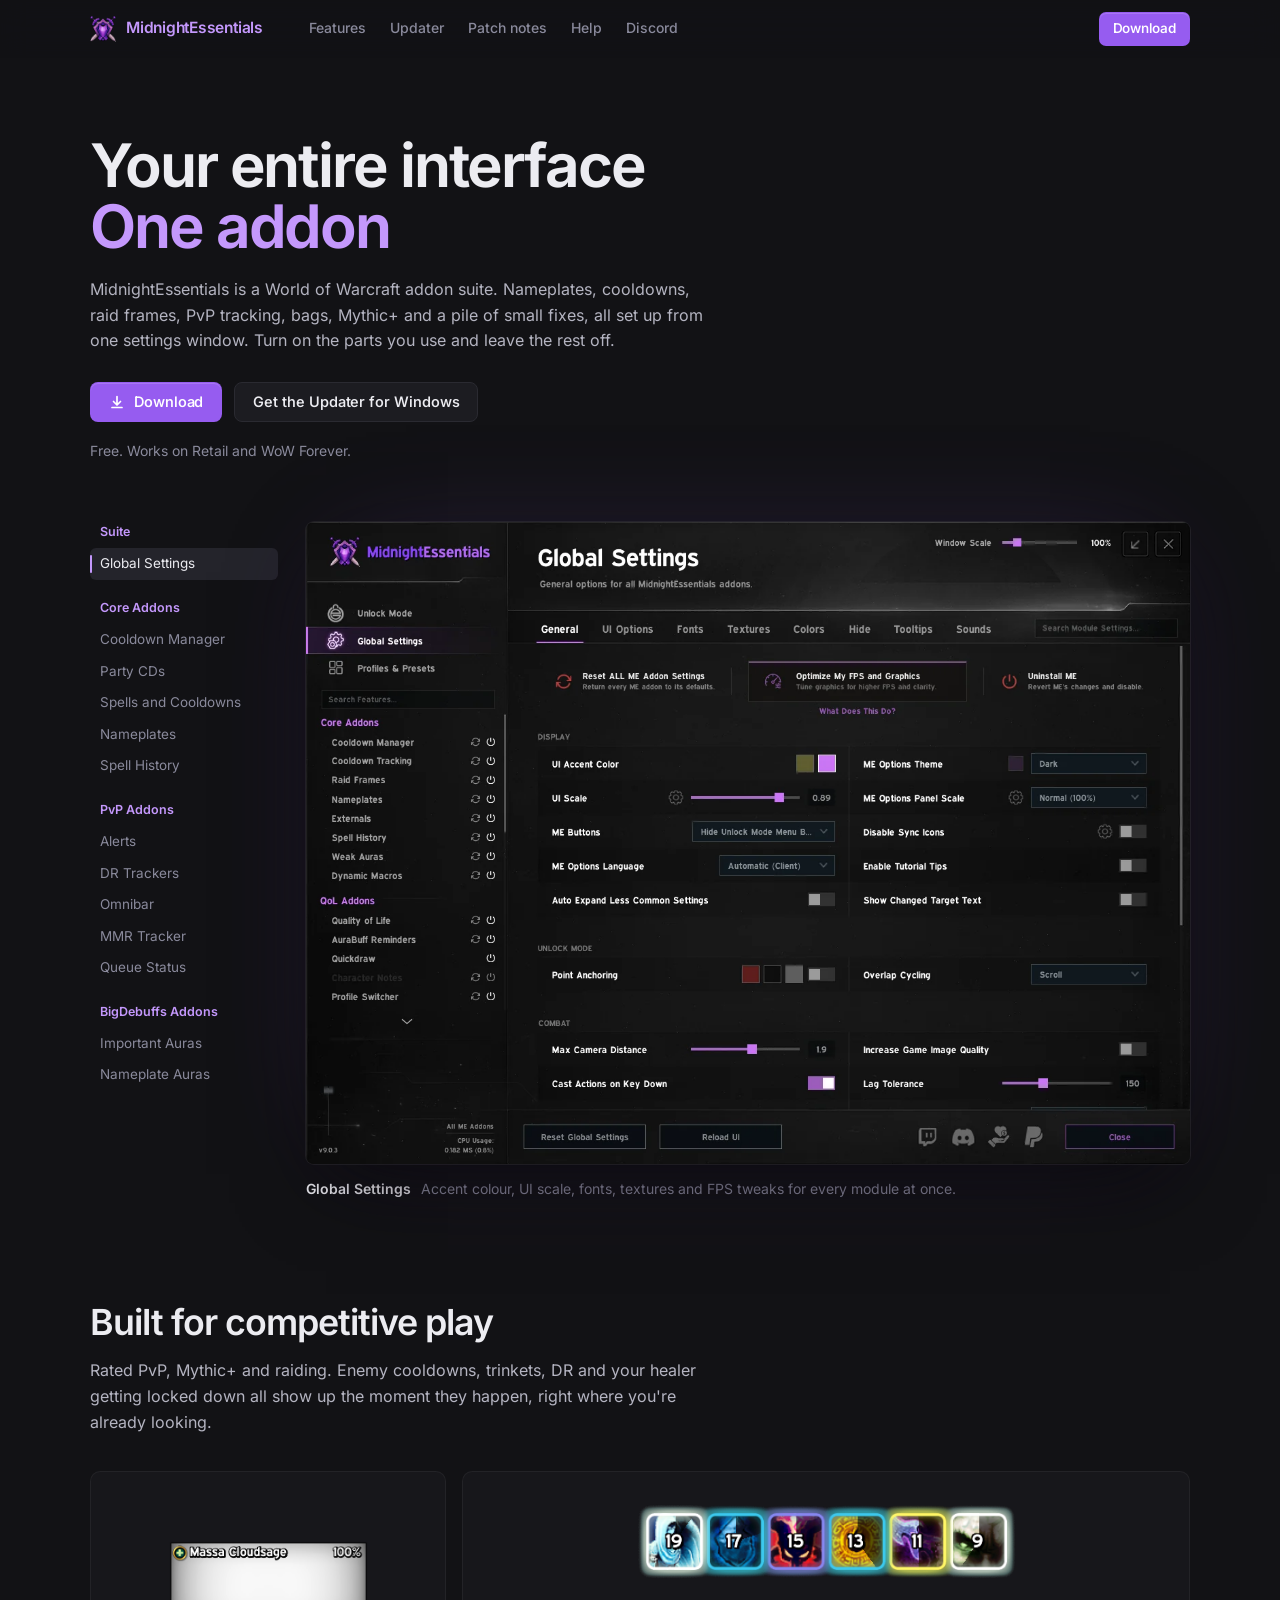
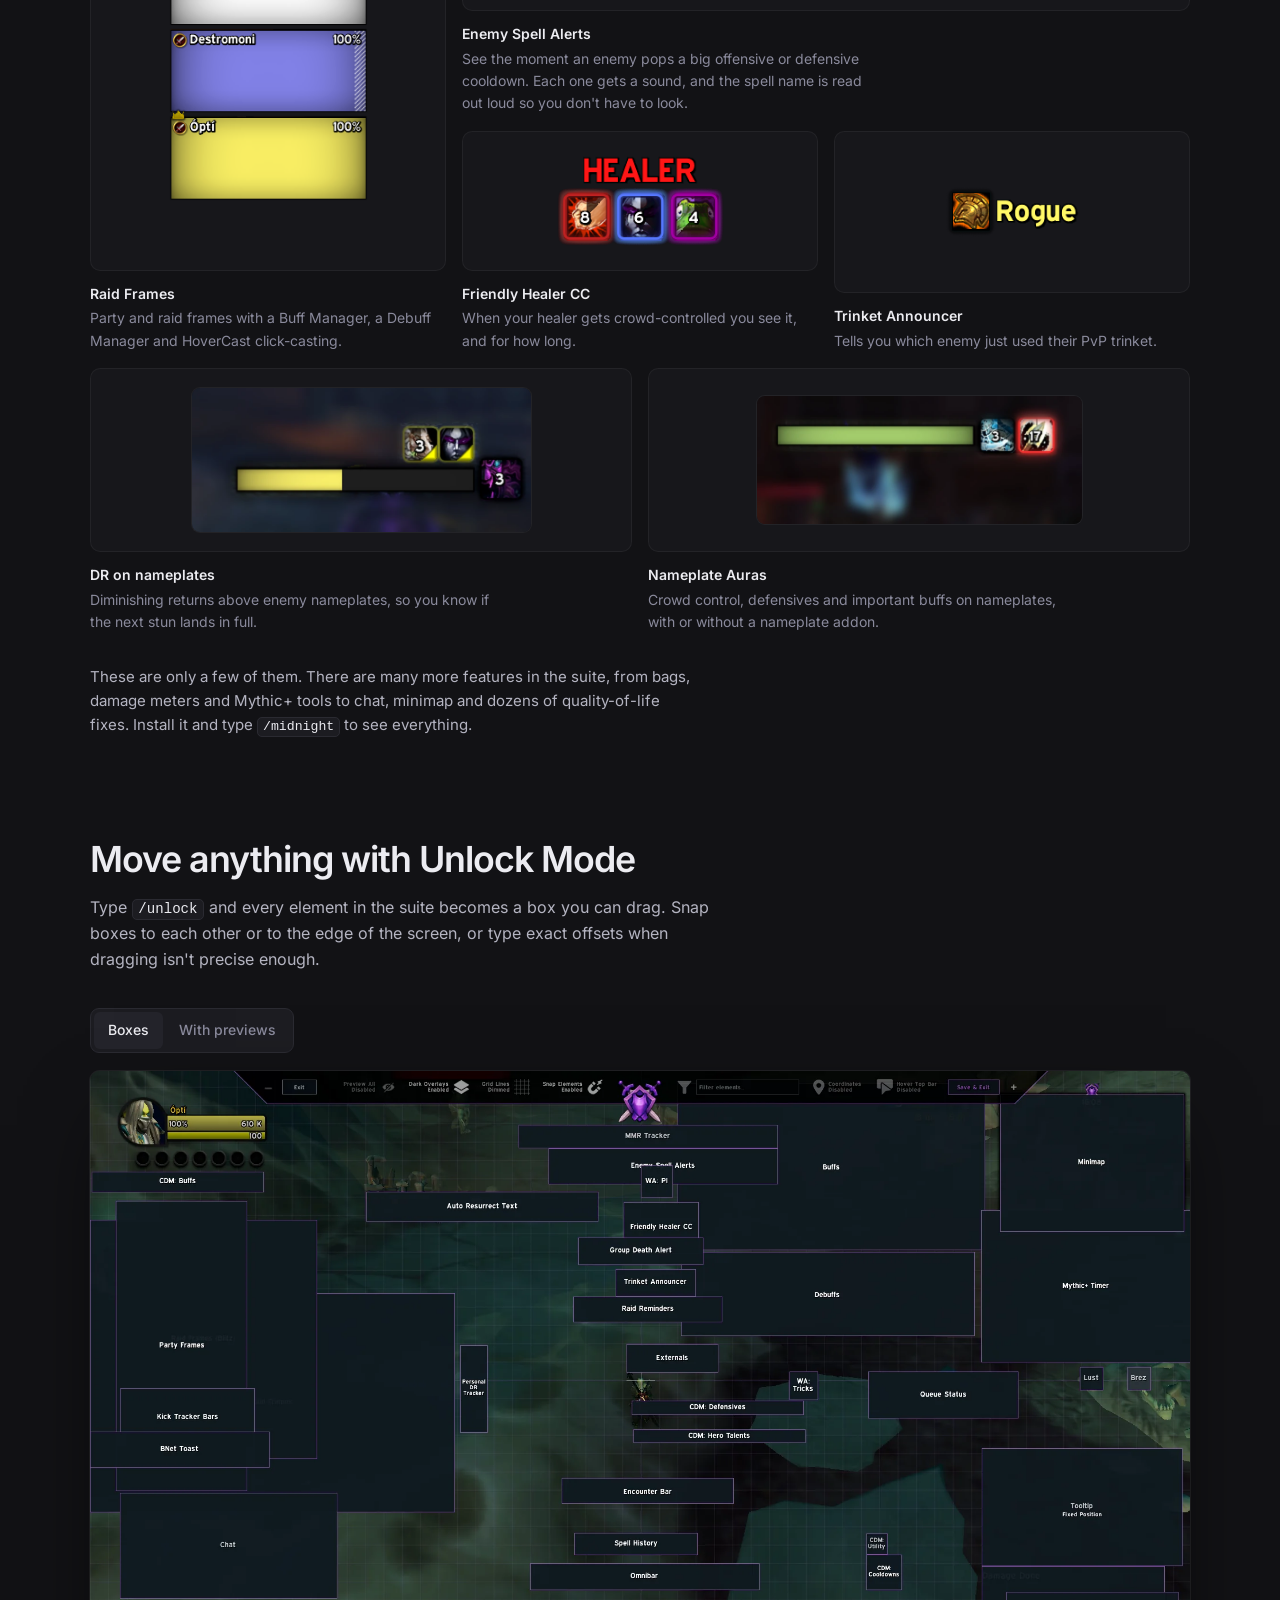
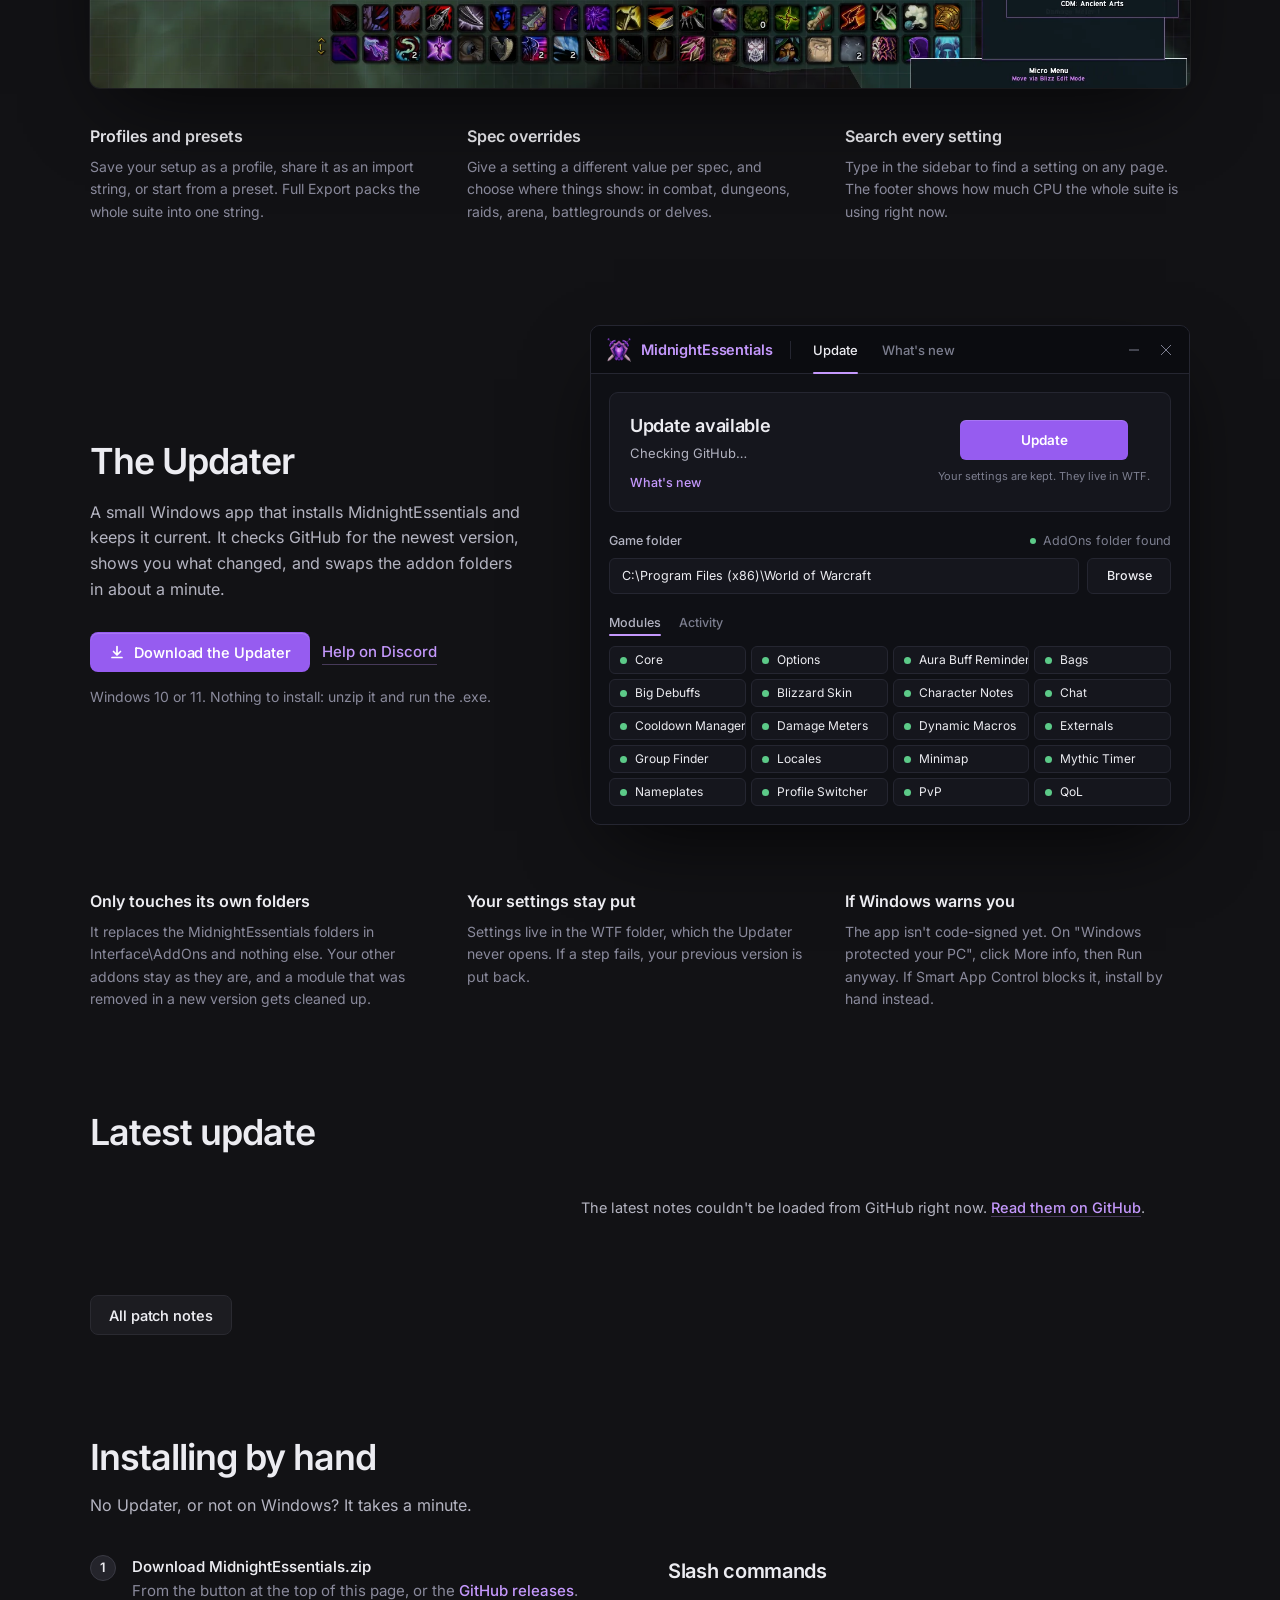
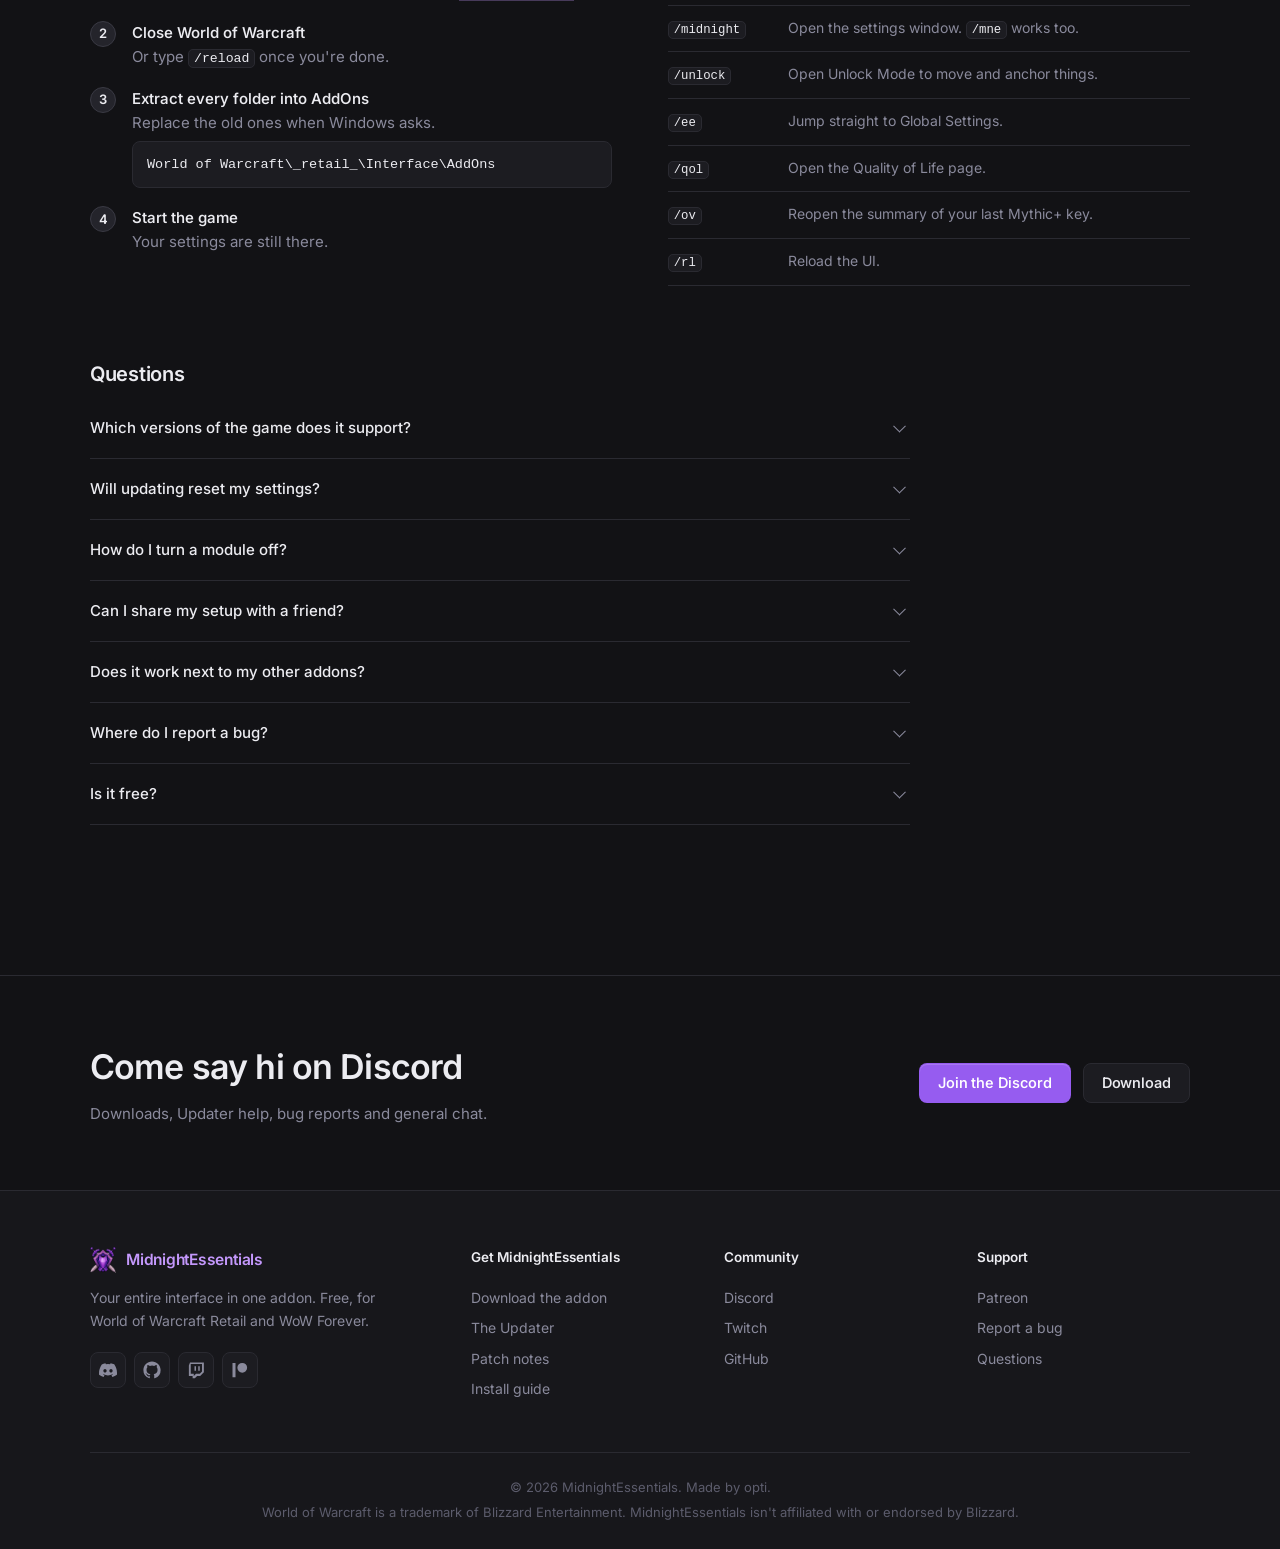
==== commit dd101108: "Update index.html" ====
--- a/index.html
+++ b/index.html
@@ -106,8 +106,8 @@
   <section class="section" id="ingame">
     <div class="wrap">
       <div class="section-head">
-        <h2 class="h-section">What you see in game</h2>
-        <p class="lede">Most of the suite is built for arena and dungeons, where you need to know what just happened without reading a combat log. These are taken from real matches.</p>
+        <h2 class="h-section">Built for competitive play</h2>
+        <p class="lede">Rated PvP, Mythic+ and raiding. Enemy cooldowns, trinkets, DR and your healer getting locked down all show up the moment they happen, right where you're already looking.</p>
       </div>
 
       <div class="ingame">
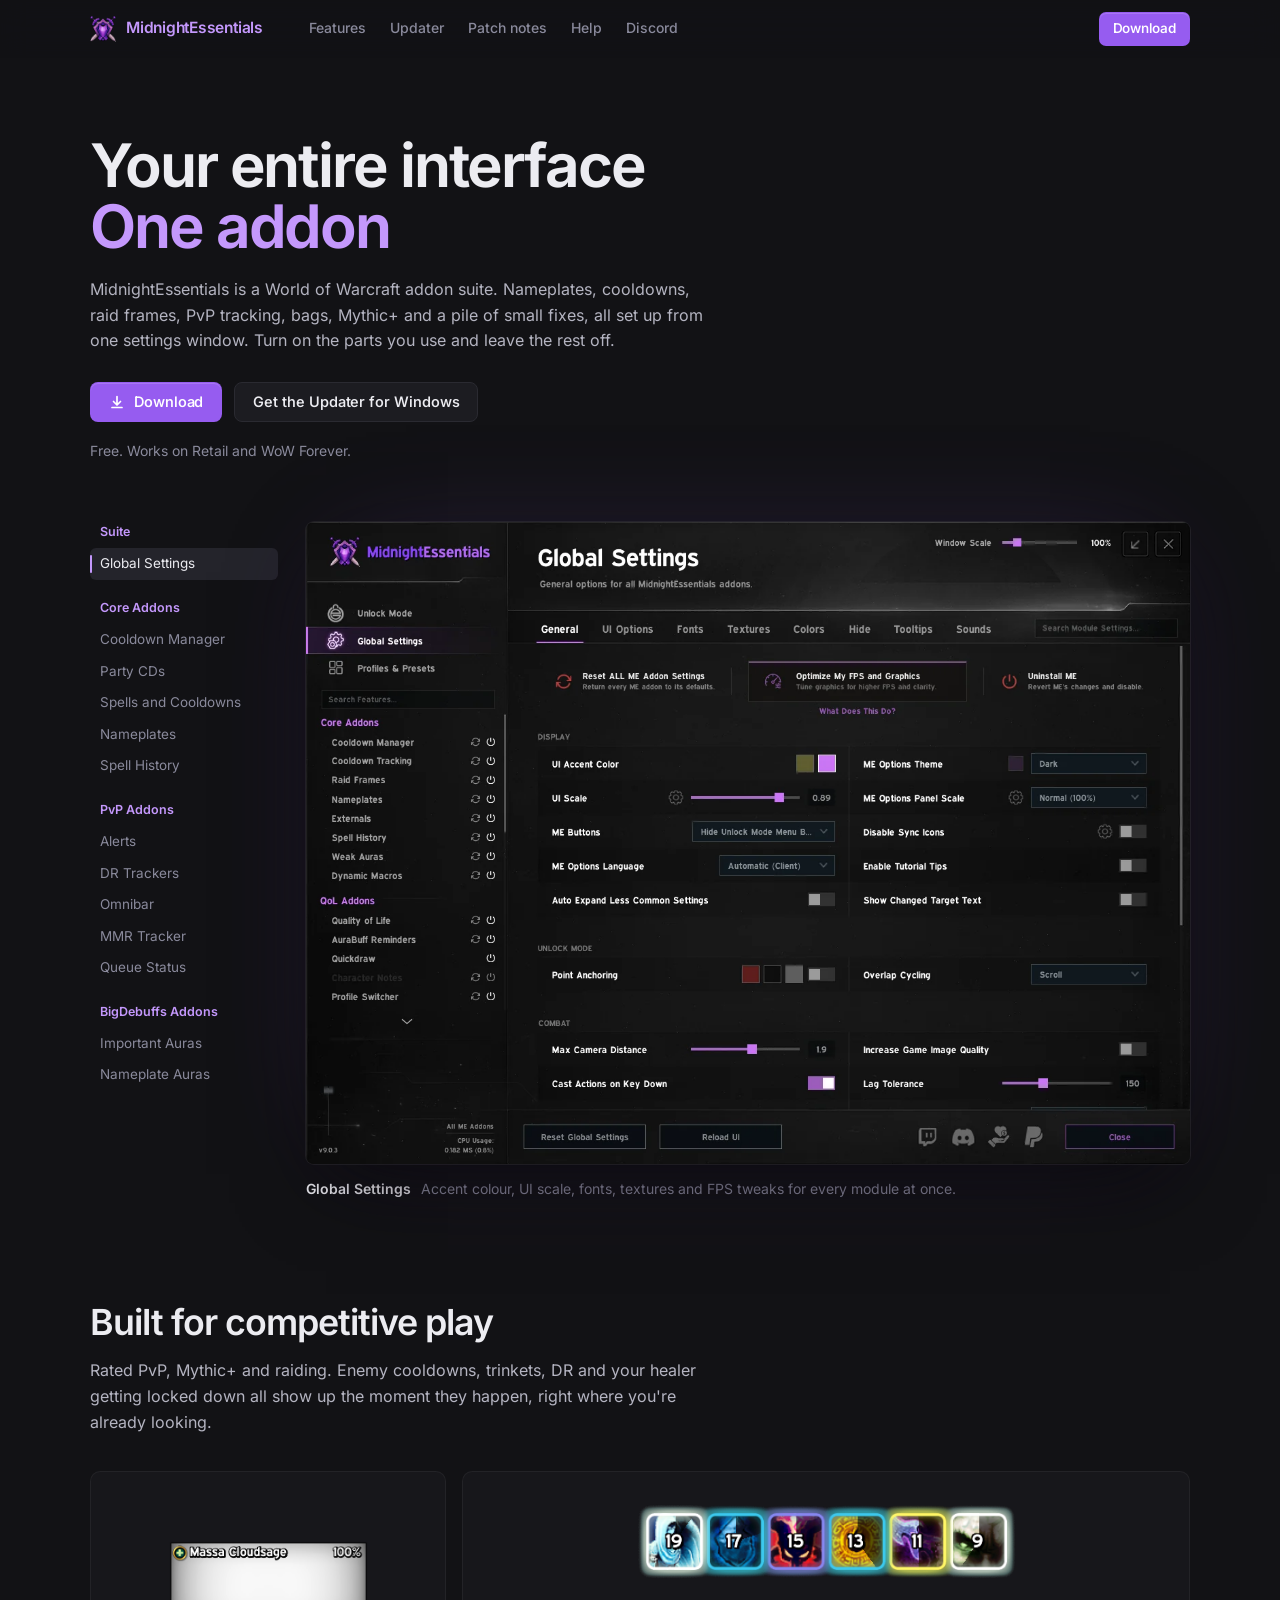
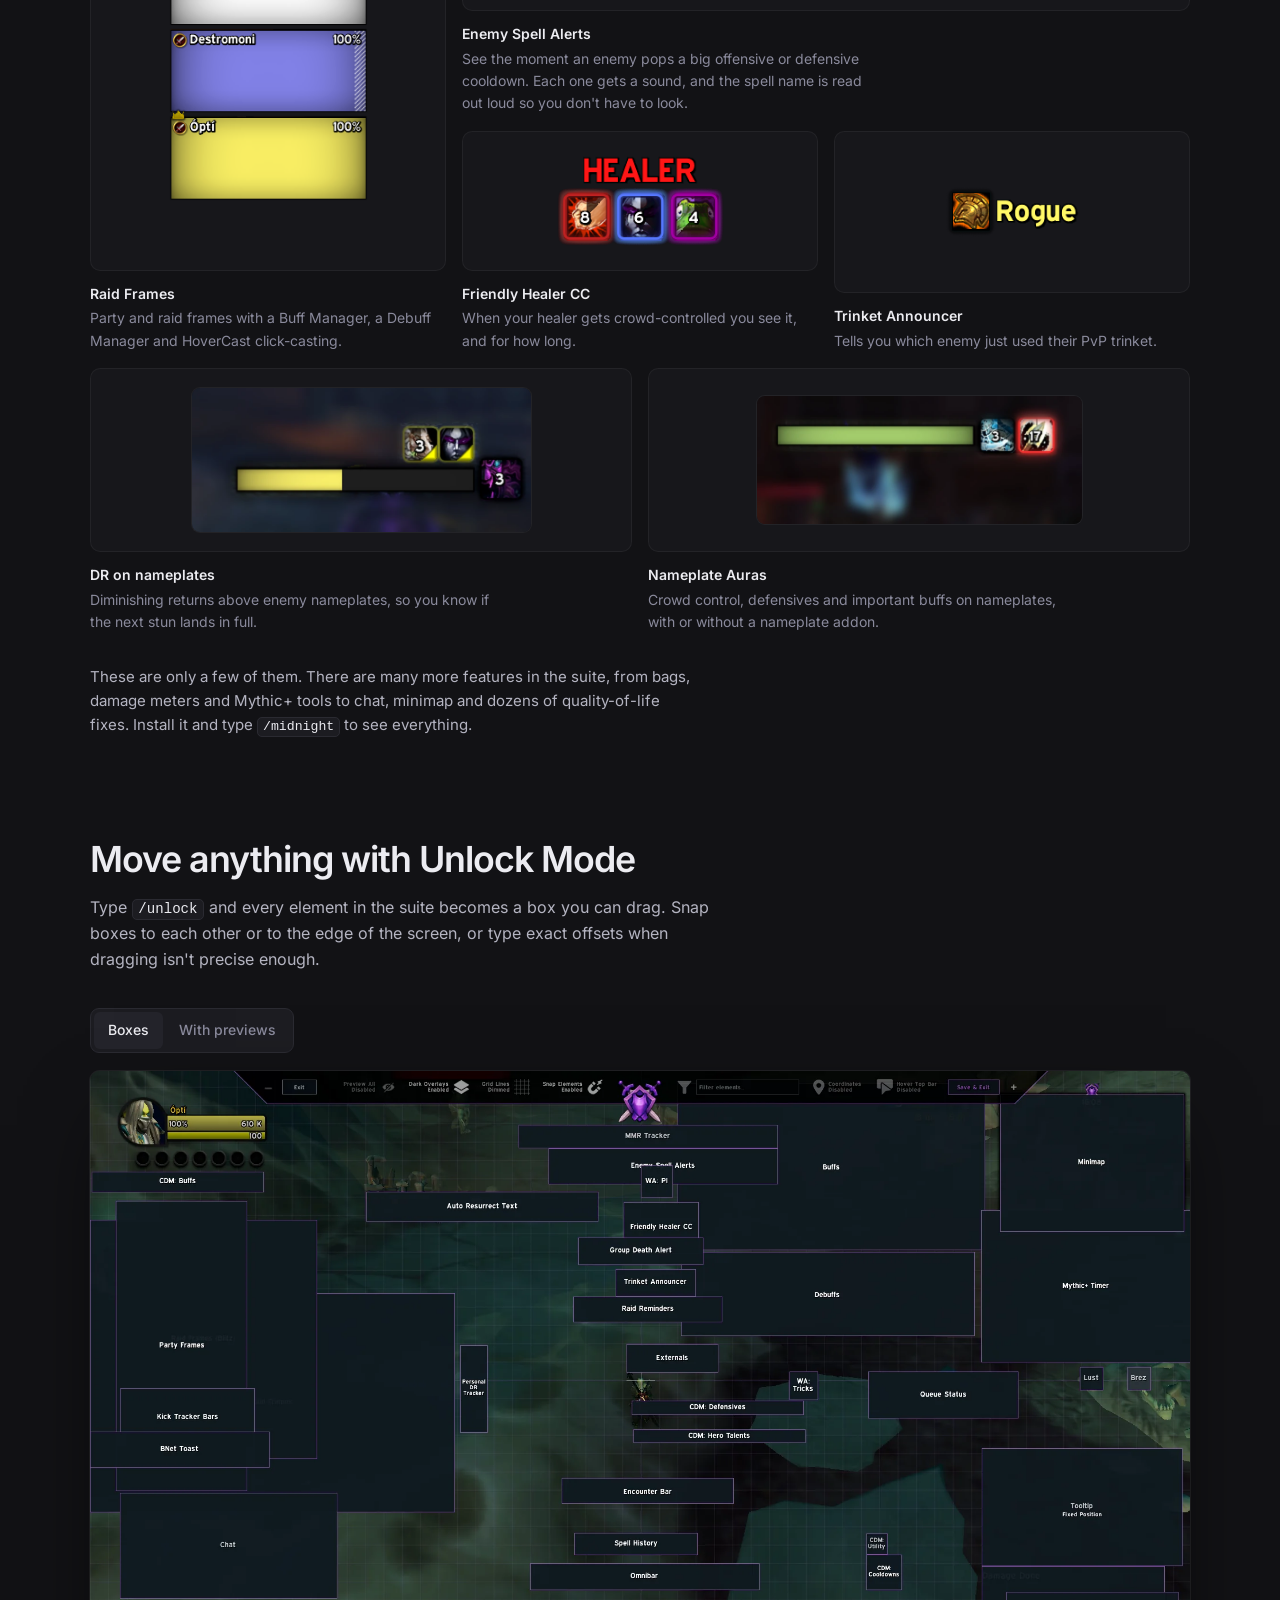
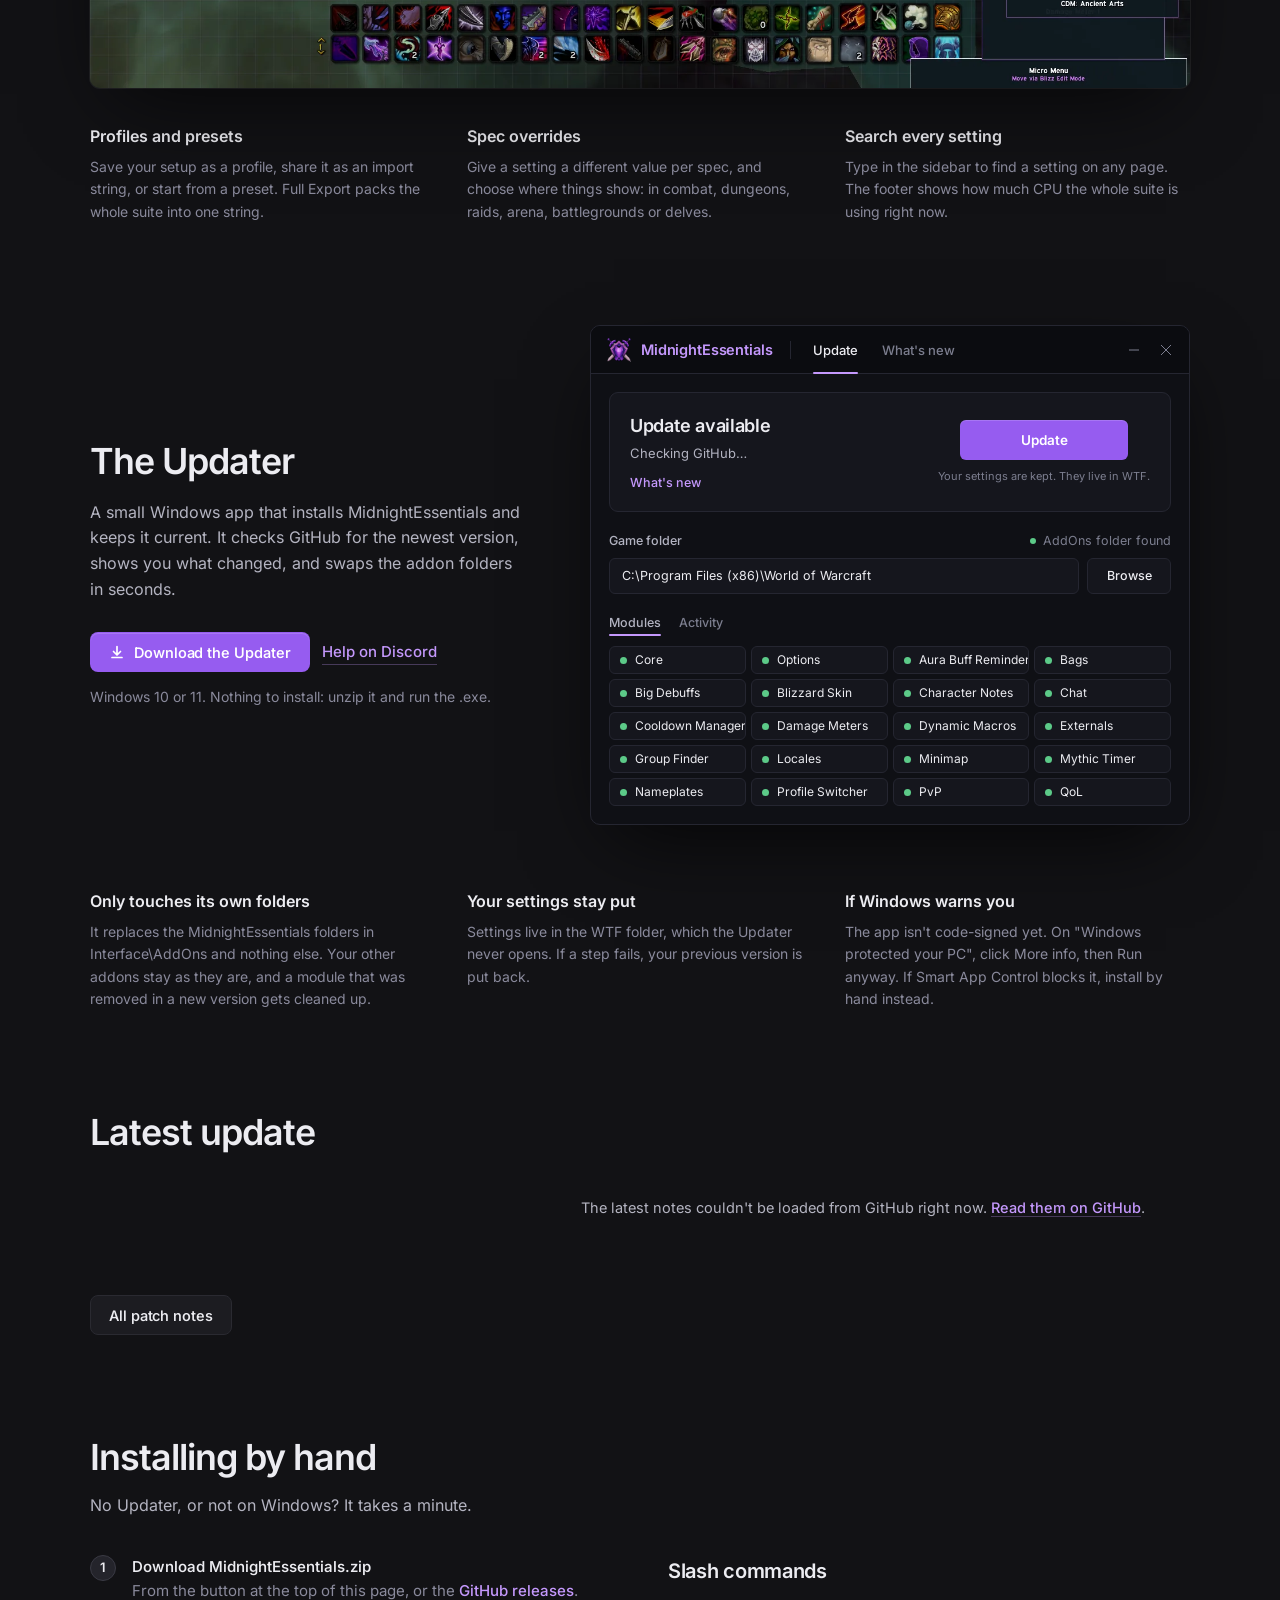
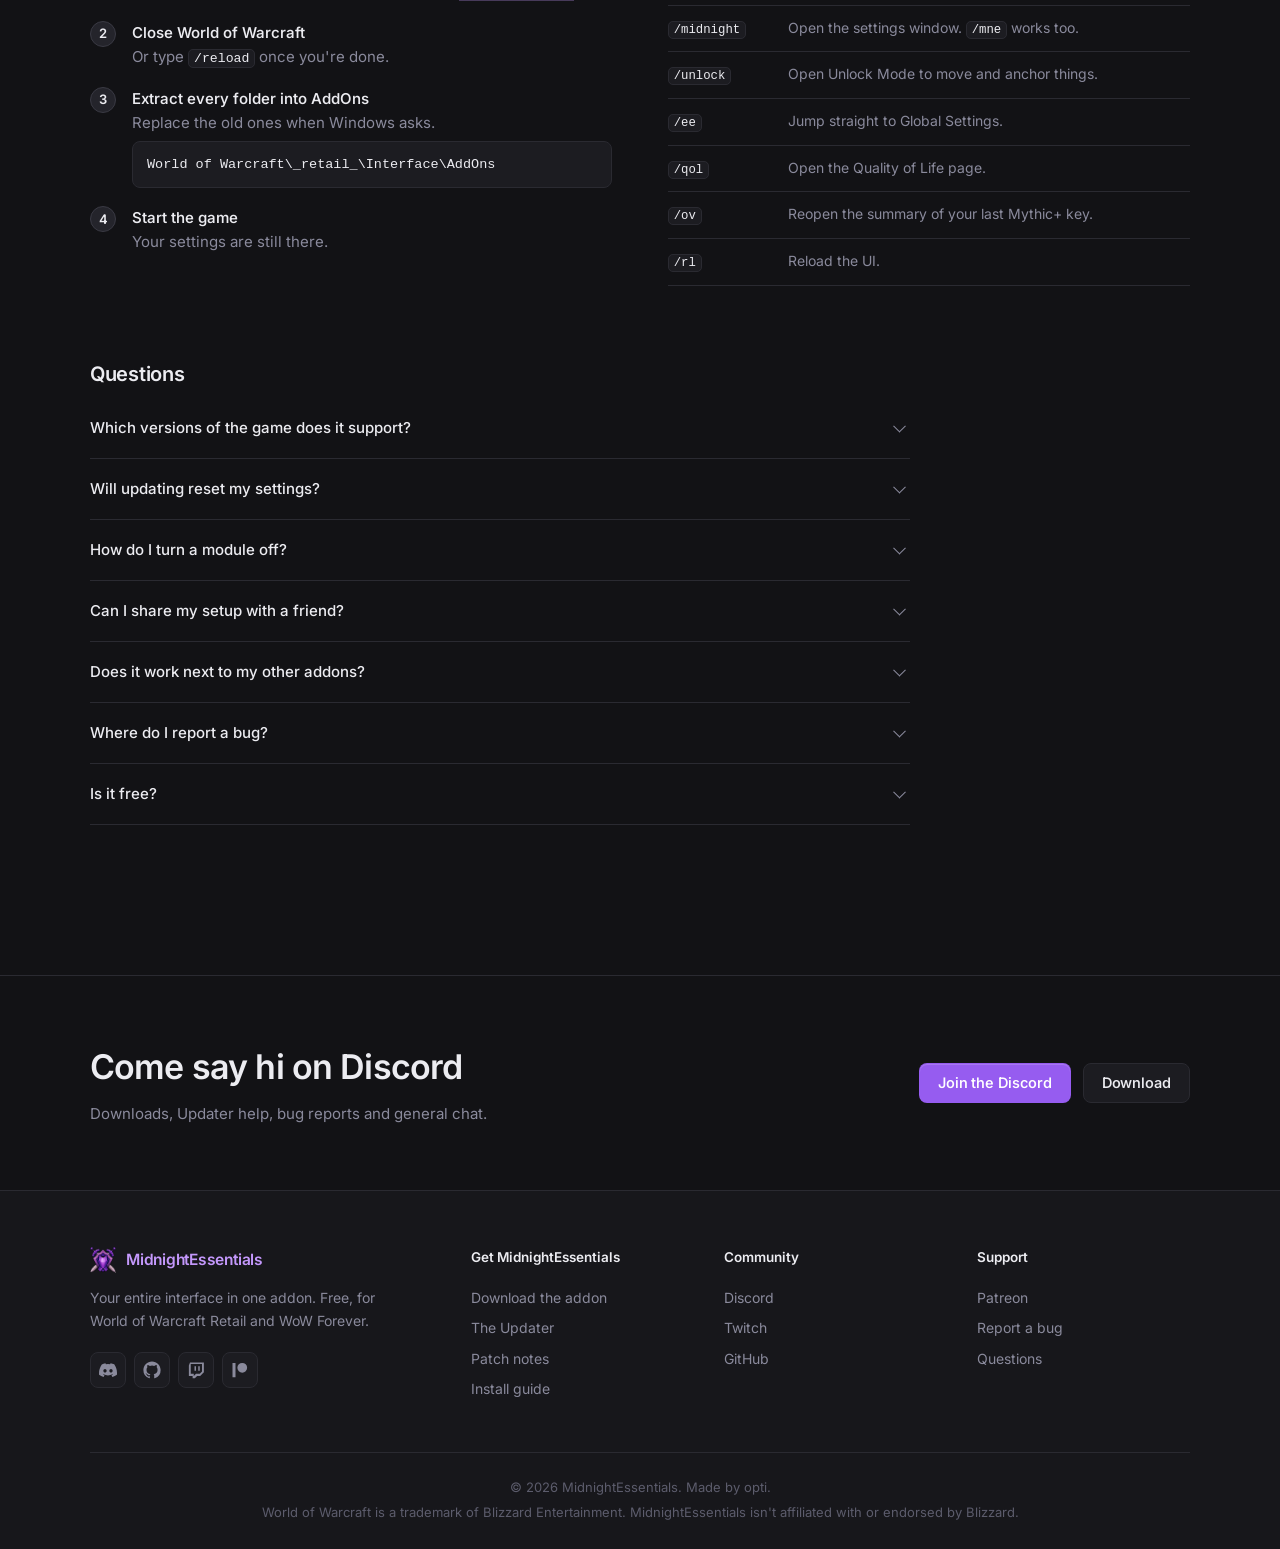
==== commit 68ed1ba0: "Update index.html" ====
--- a/index.html
+++ b/index.html
@@ -190,7 +190,7 @@
       <div class="updater">
         <div class="updater-copy">
           <h2 class="h-section">The Updater</h2>
-          <p class="lede">A small Windows app that installs MidnightEssentials and keeps it current. It checks GitHub for the newest version, shows you what changed, and swaps the addon folders in about a minute.</p>
+          <p class="lede">A small Windows app that installs MidnightEssentials and keeps it current. It checks GitHub for the newest version, shows you what changed, and swaps the addon folders in seconds.</p>
           <div class="updater-actions">
             <a class="btn btn-primary" href="downloads/MidnightEssentialsUpdater.zip" download>
               <svg width="16" height="16" viewBox="0 0 16 16" fill="none" stroke="currentColor" stroke-width="1.7" stroke-linecap="round" stroke-linejoin="round"><path d="M8 2.5v8M4.5 7.5 8 11l3.5-3.5M3 13.5h10"/></svg>
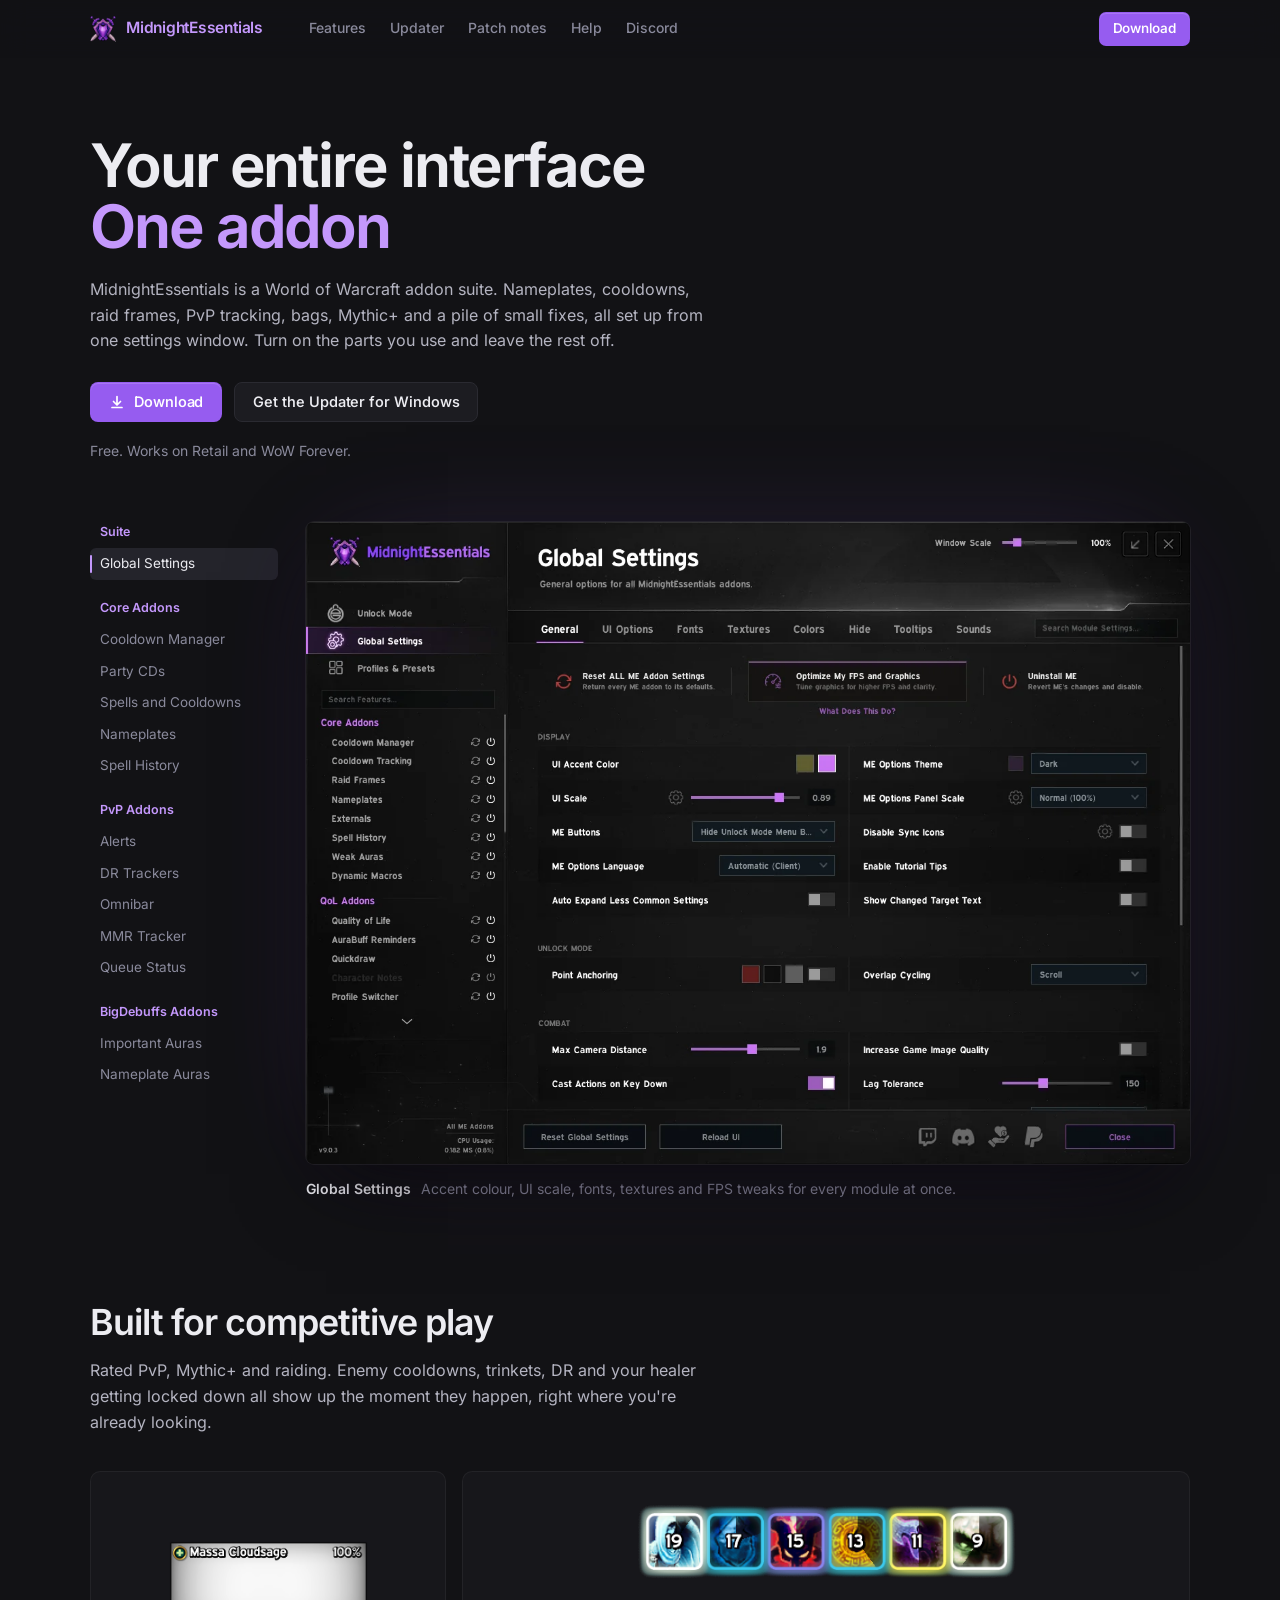
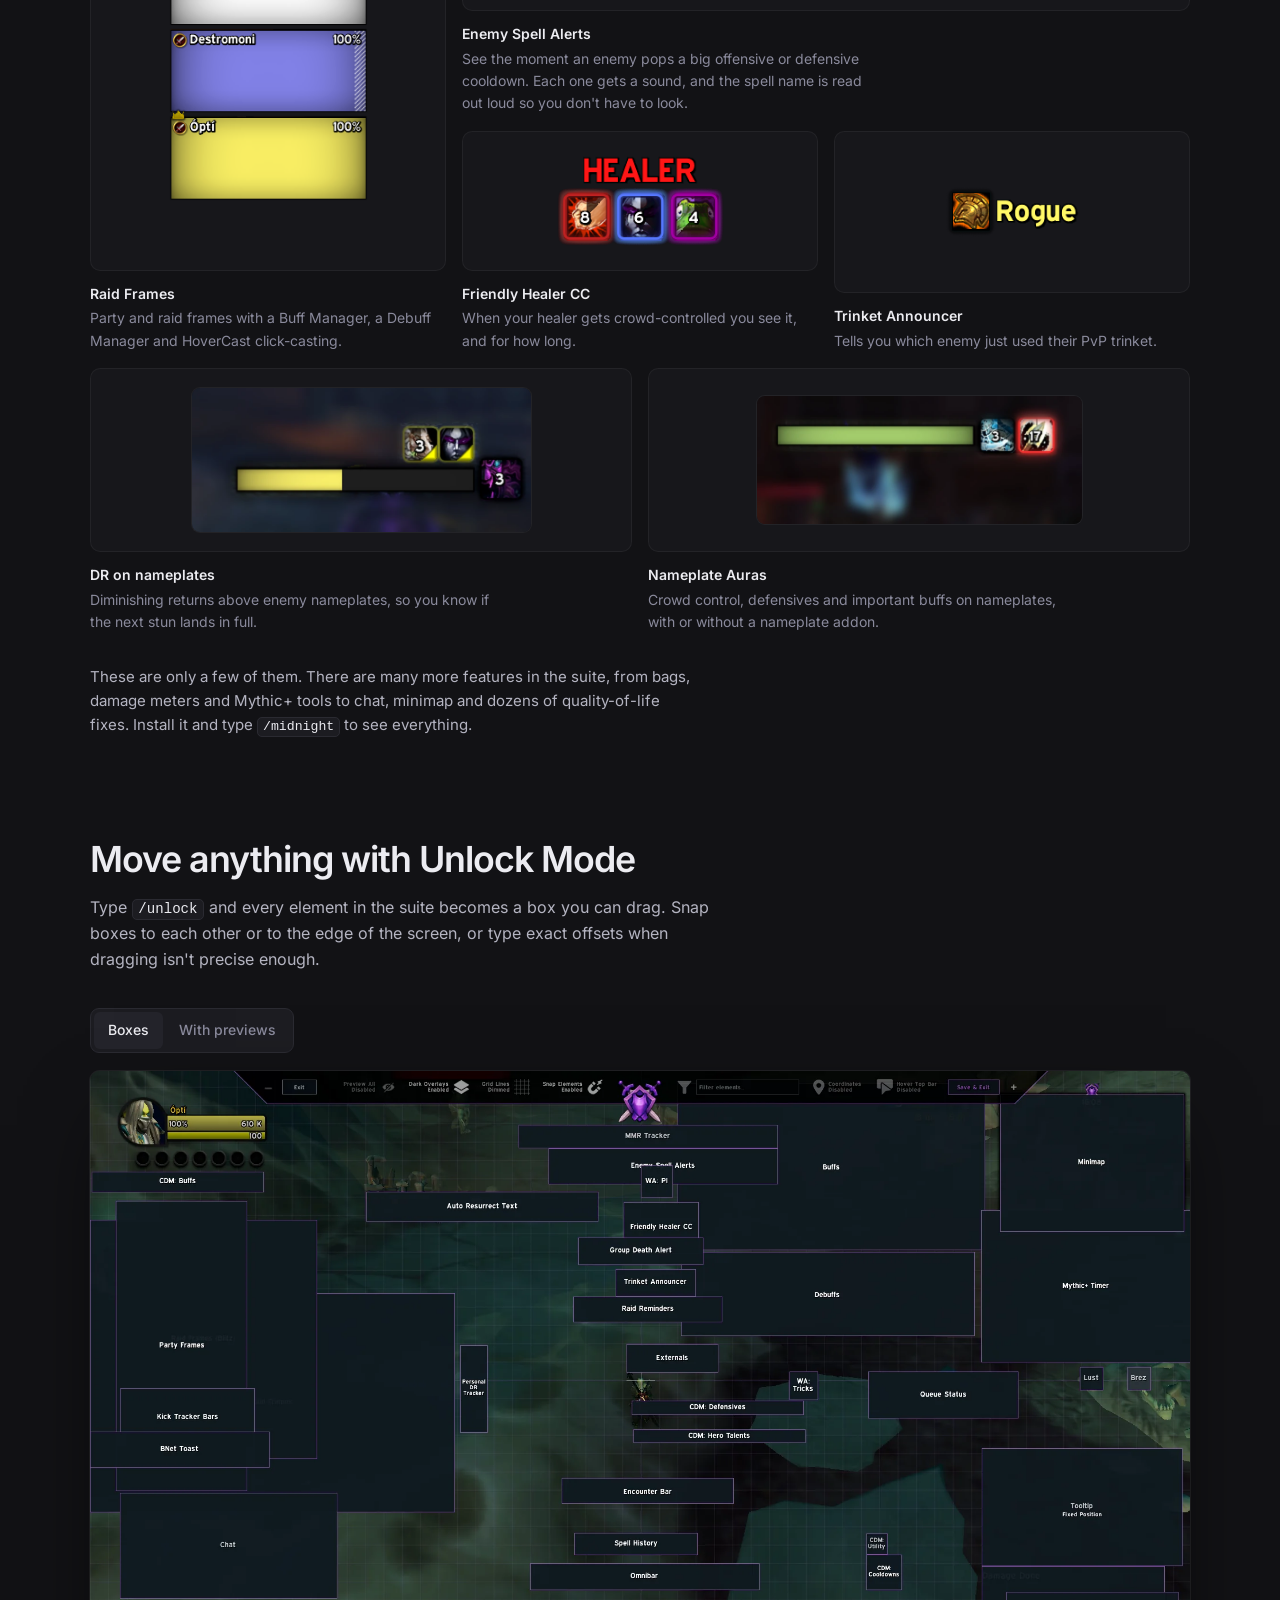
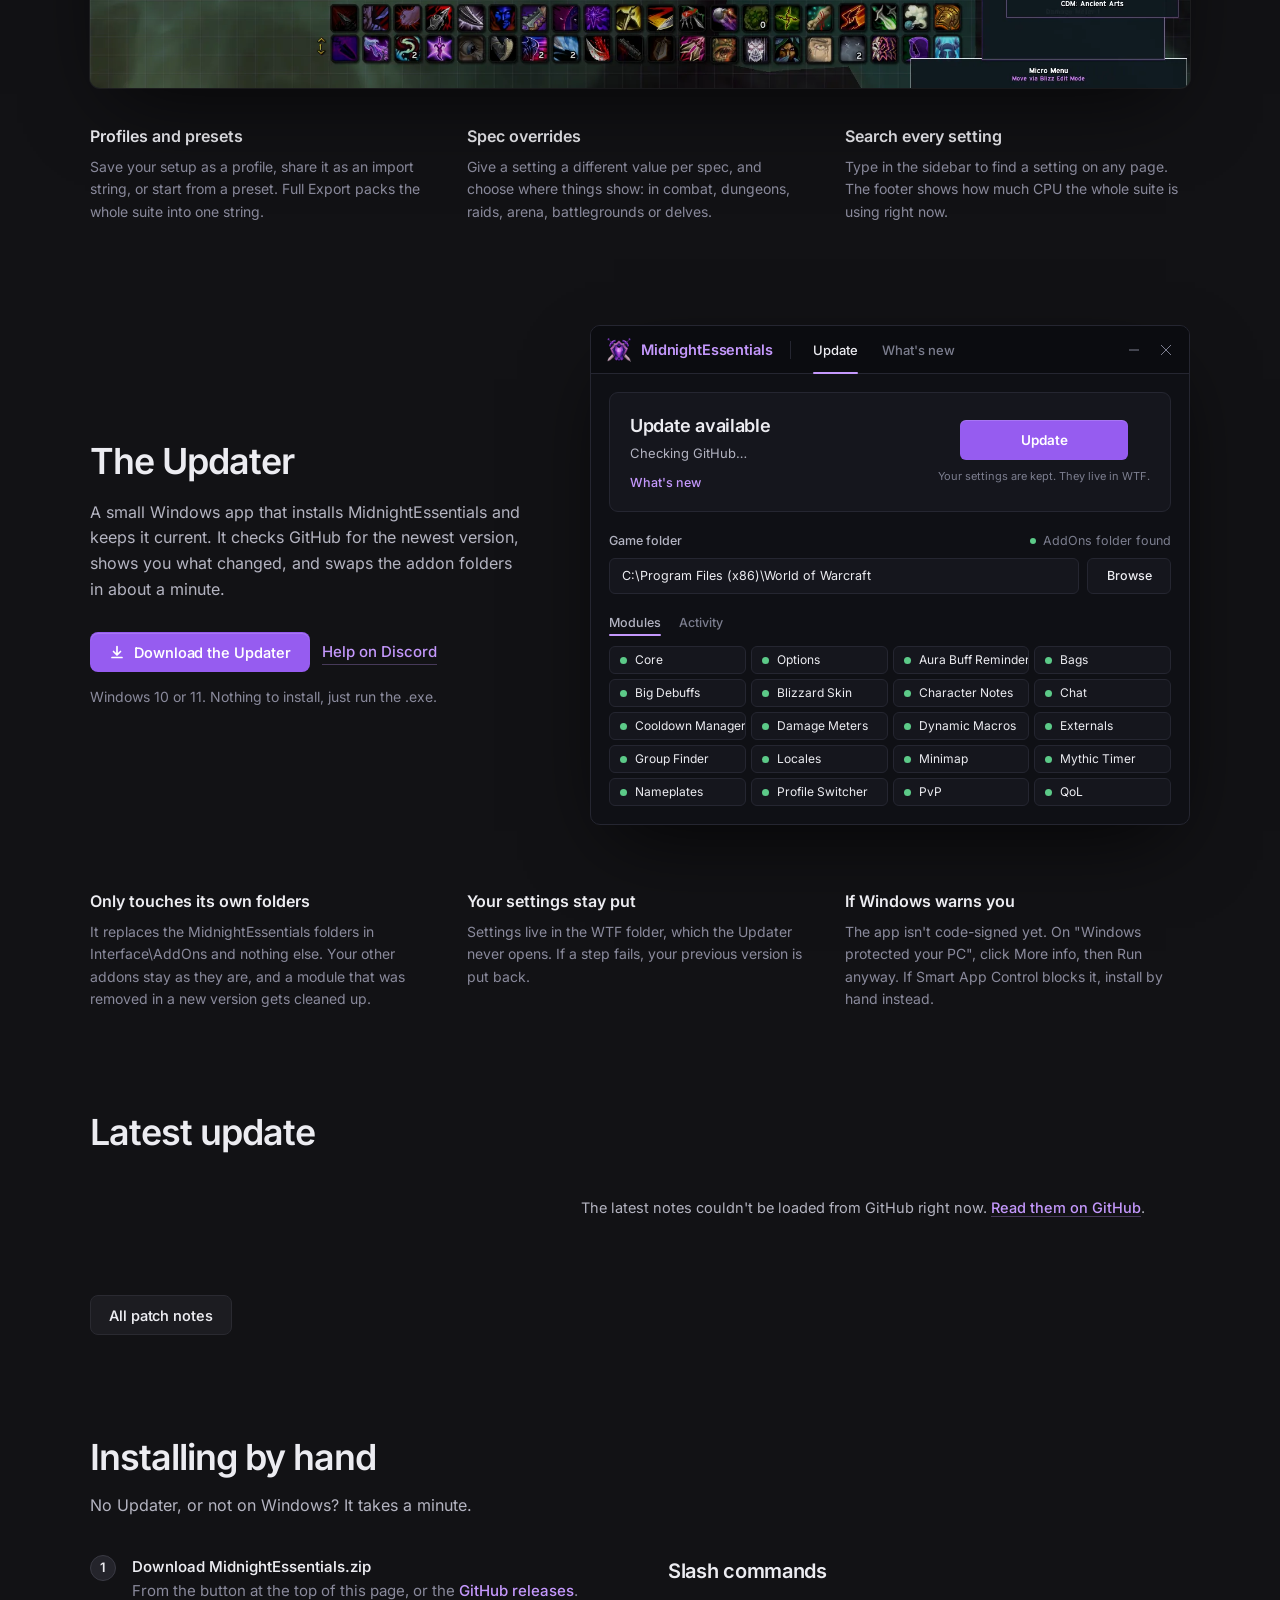
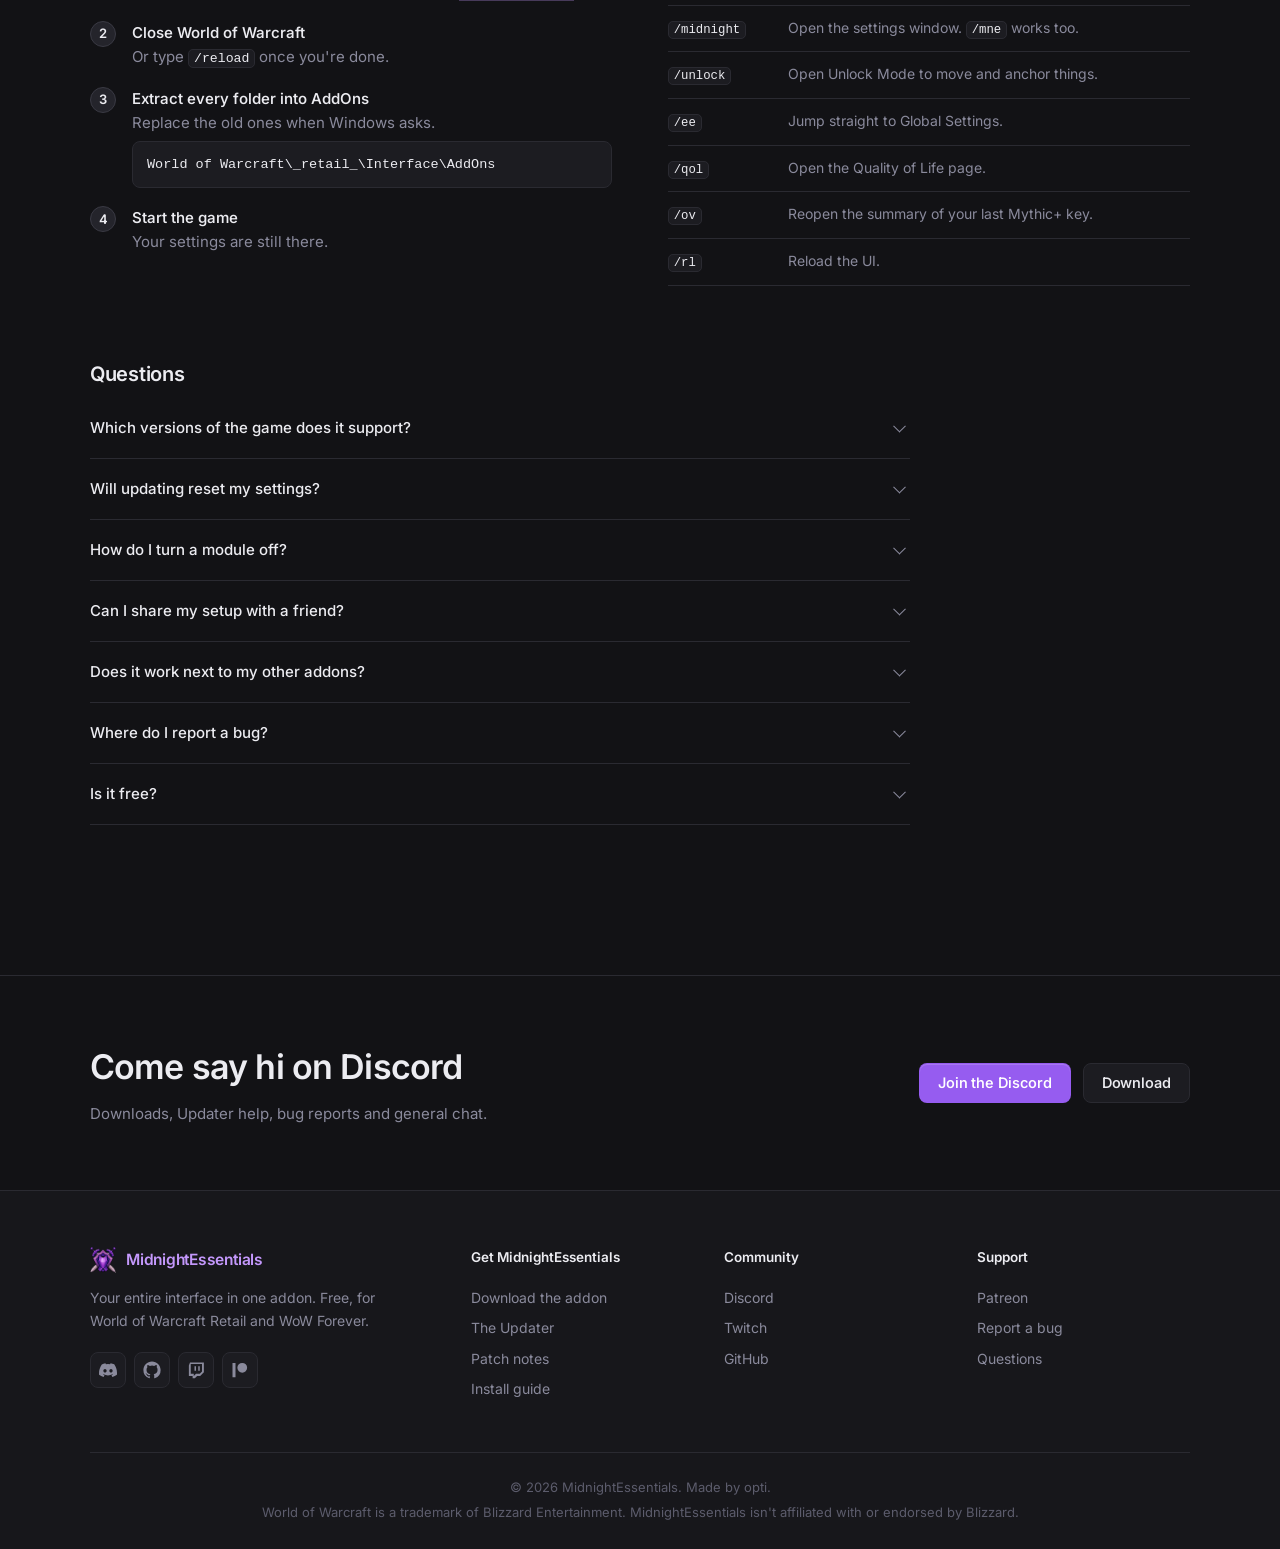
==== commit 4229320c: "Add files via upload" ====
--- a/index.html
+++ b/index.html
@@ -190,15 +190,15 @@
       <div class="updater">
         <div class="updater-copy">
           <h2 class="h-section">The Updater</h2>
-          <p class="lede">A small Windows app that installs MidnightEssentials and keeps it current. It checks GitHub for the newest version, shows you what changed, and swaps the addon folders in seconds.</p>
+          <p class="lede">A small Windows app that installs MidnightEssentials and keeps it current. It checks GitHub for the newest version, shows you what changed, and swaps the addon folders in about a minute.</p>
           <div class="updater-actions">
-            <a class="btn btn-primary" href="downloads/MidnightEssentialsUpdater.zip" download>
+            <a class="btn btn-primary" href="https://github.com/NotOpti/MidnightEssentials-Updater/releases/latest/download/MidnightEssentialsUpdater.exe" data-updater-download>
               <svg width="16" height="16" viewBox="0 0 16 16" fill="none" stroke="currentColor" stroke-width="1.7" stroke-linecap="round" stroke-linejoin="round"><path d="M8 2.5v8M4.5 7.5 8 11l3.5-3.5M3 13.5h10"/></svg>
               Download the Updater
             </a>
             <a class="text-link" href="https://discord.gg/SenHhNRzPD" target="_blank" rel="noopener">Help on Discord</a>
           </div>
-          <p class="updater-req">Windows 10 or 11. Nothing to install: unzip it and run the .exe.</p>
+          <p class="updater-req">Windows 10 or 11. Nothing to install, just run the .exe.<span data-updater-meta></span></p>
         </div>
 
         <!-- The Updater window, interactive -->
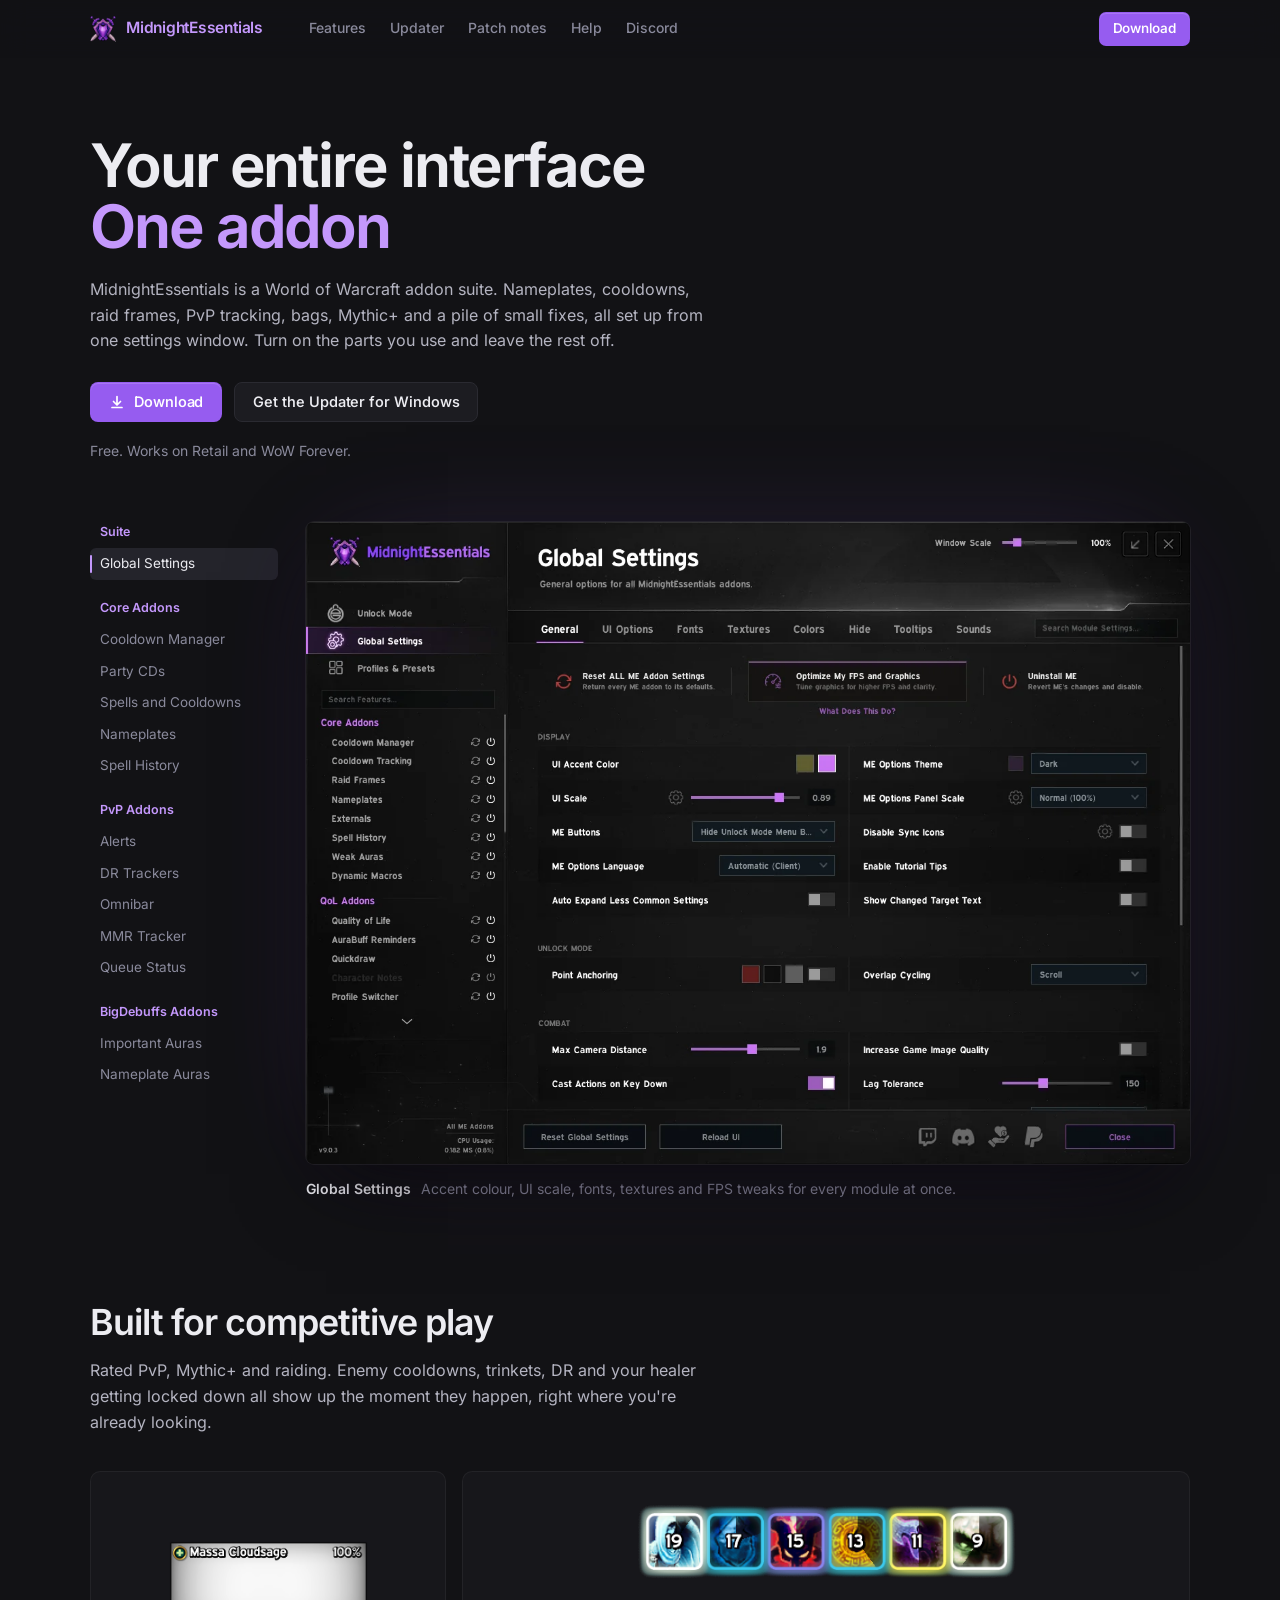
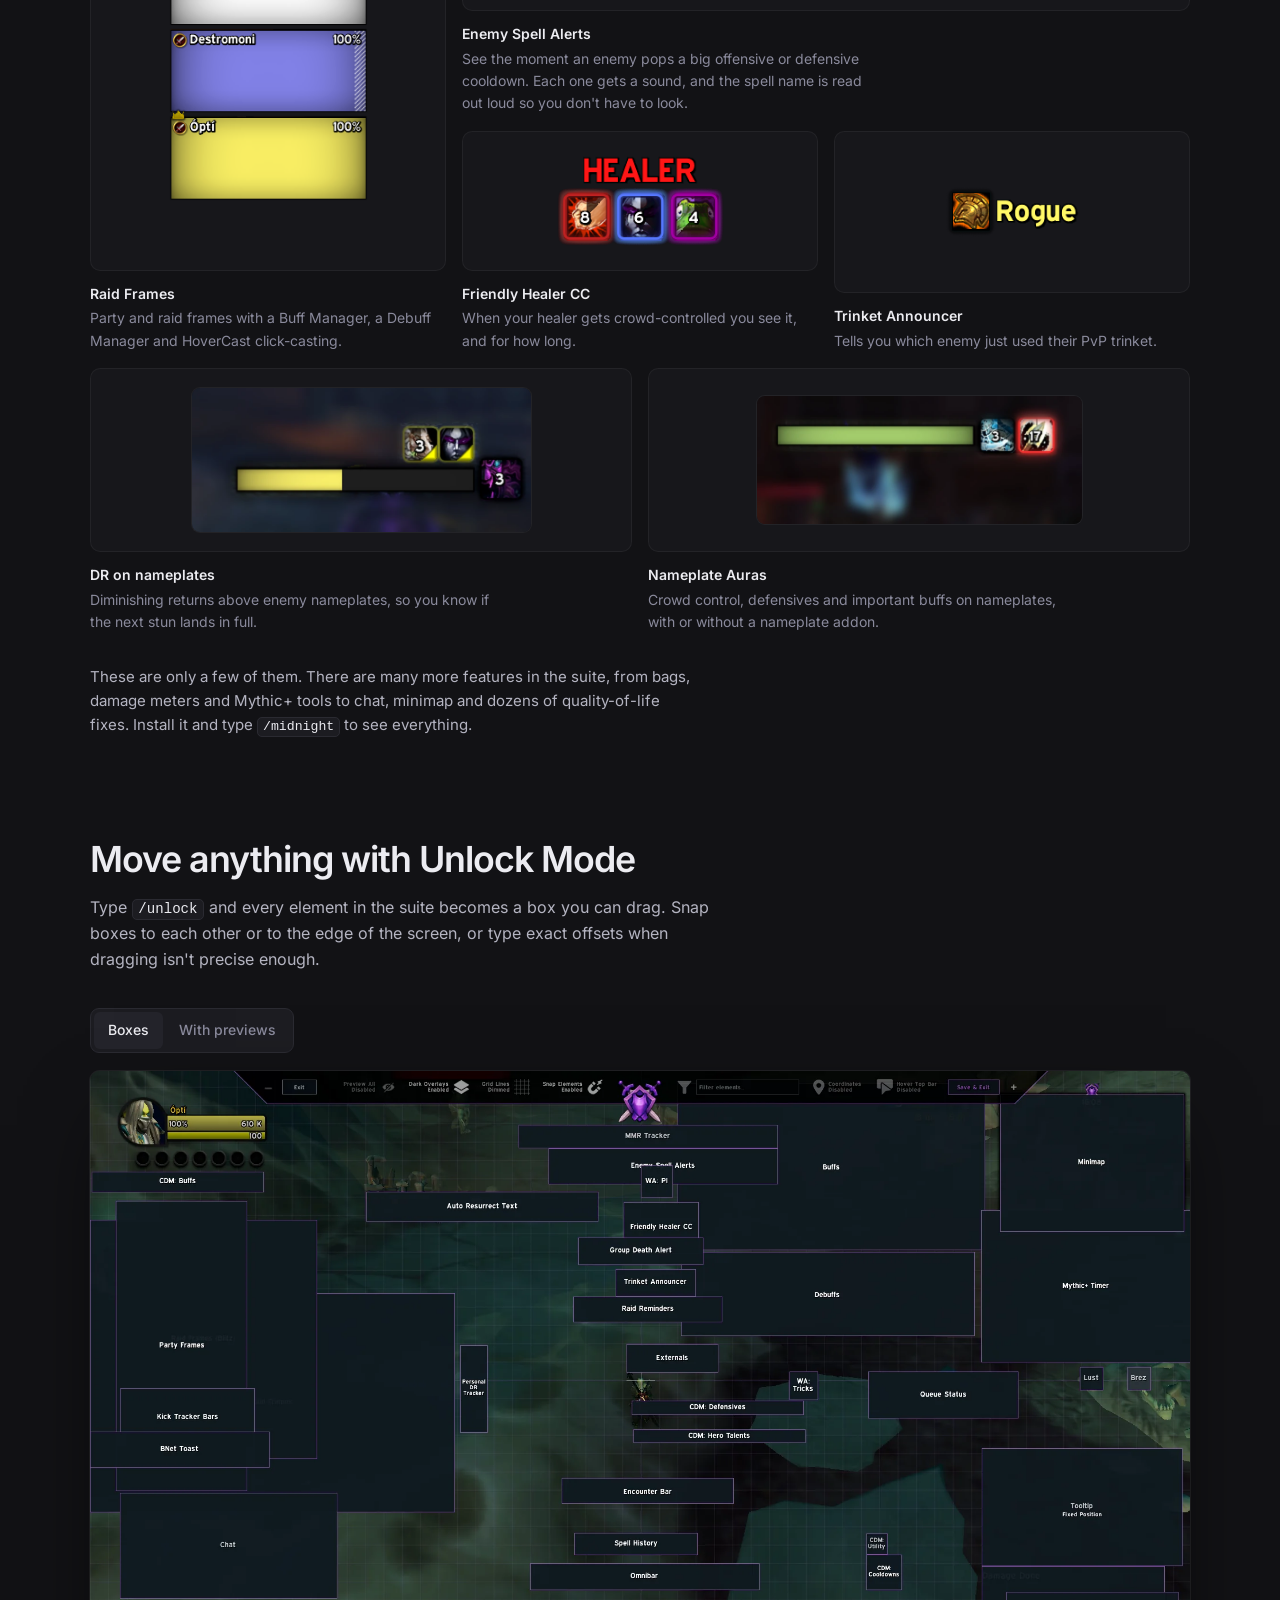
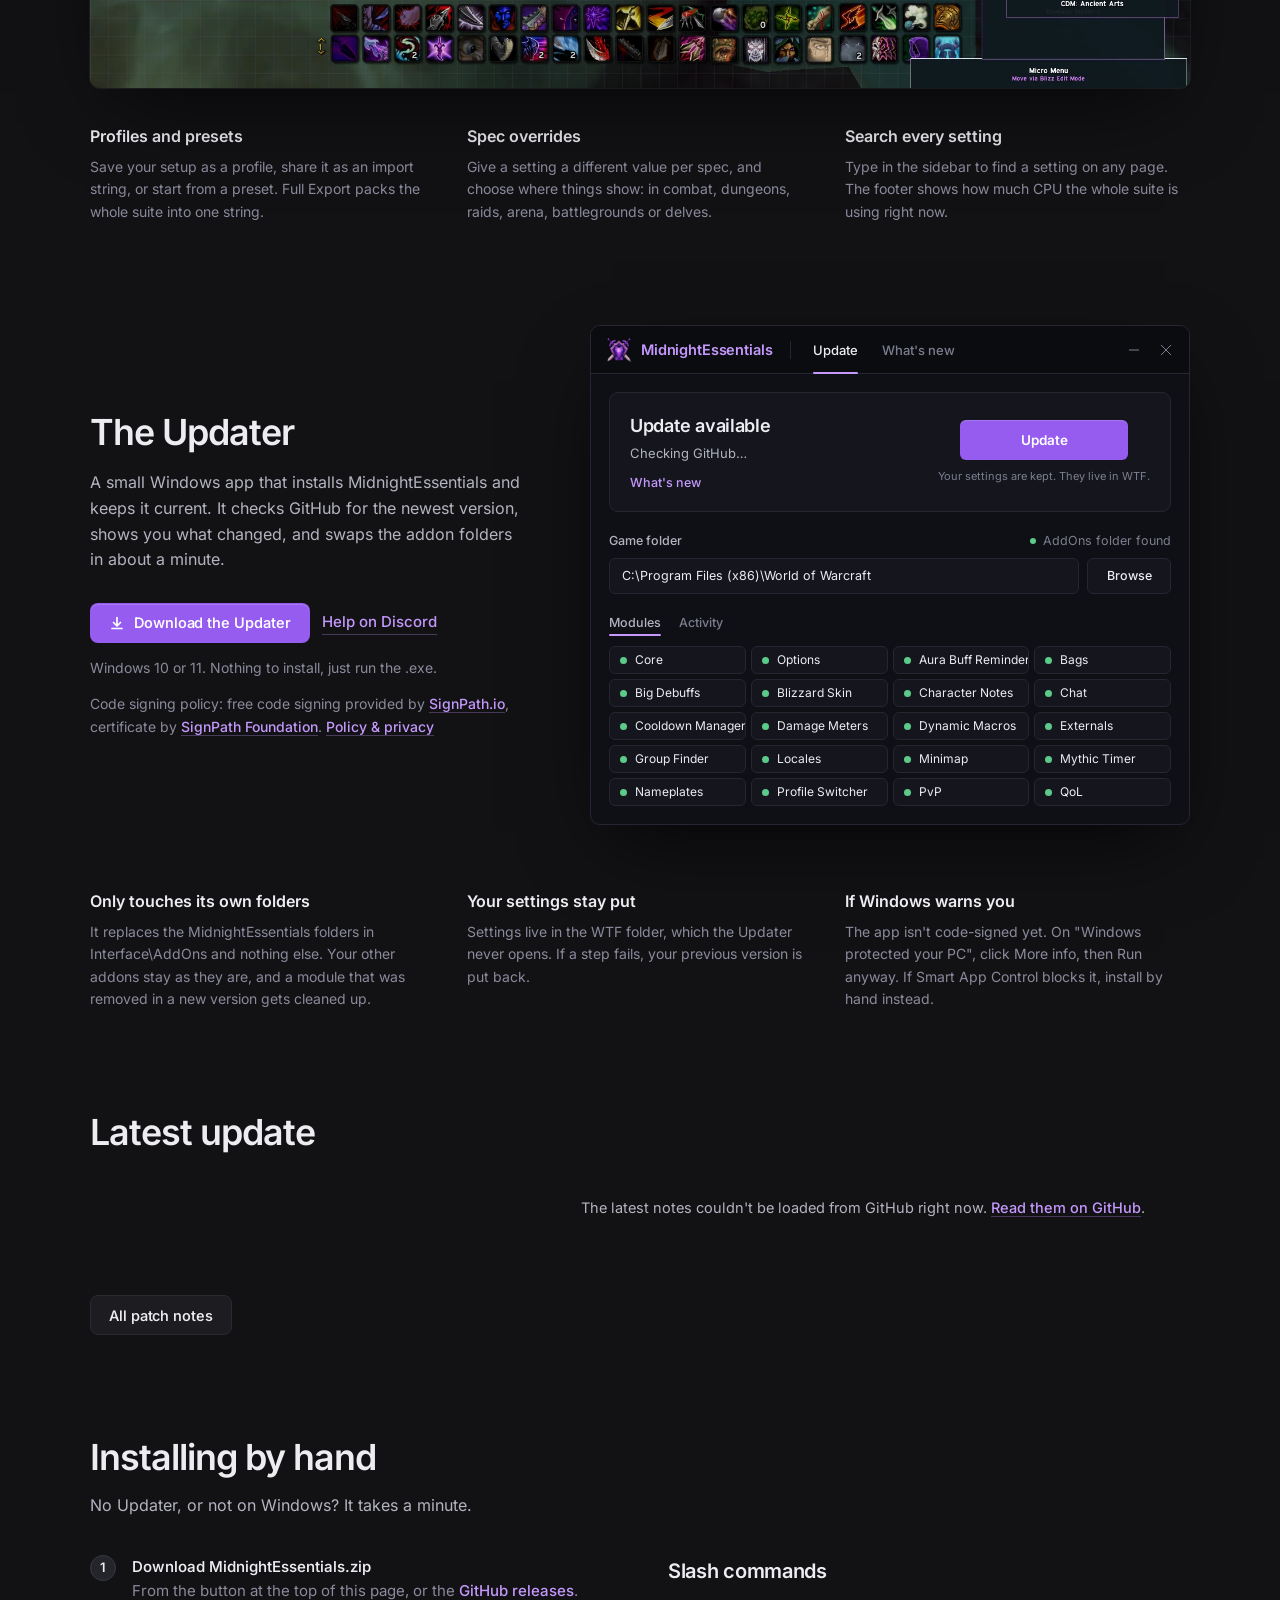
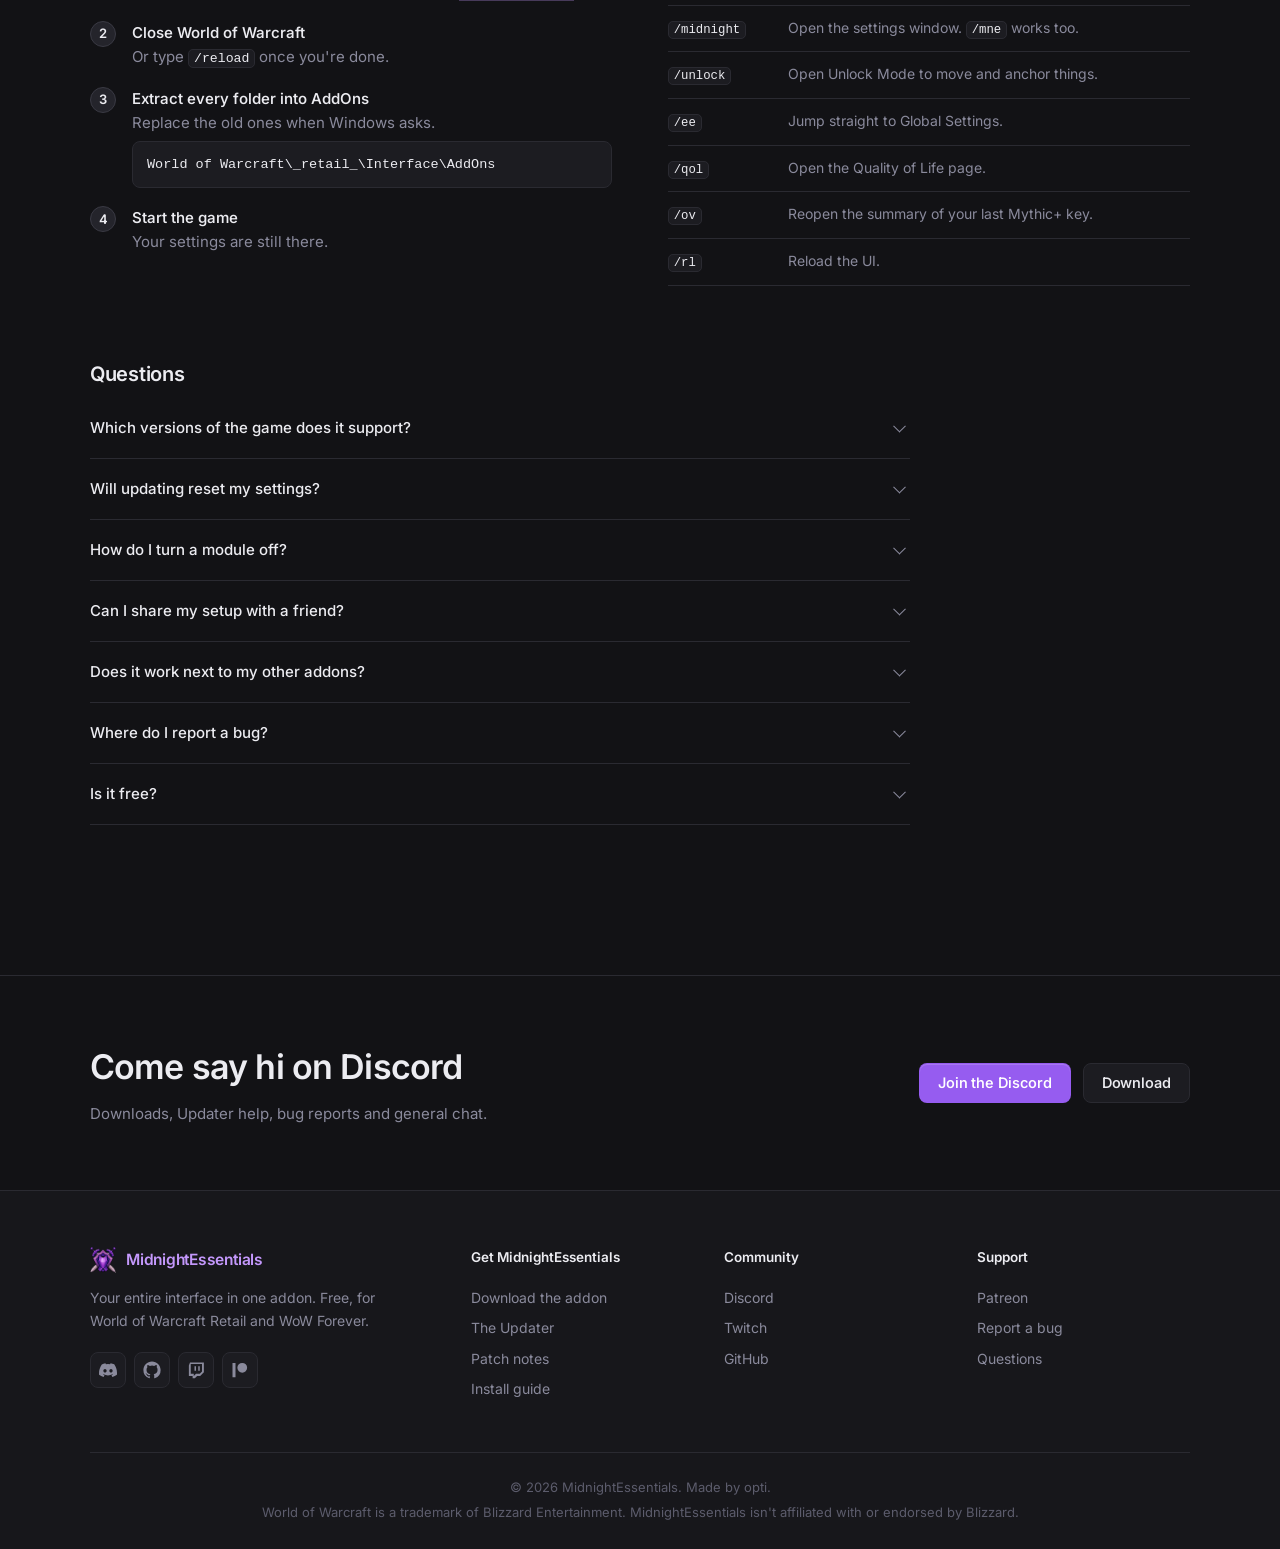
==== commit 1a44d211: "Update index.html" ====
--- a/index.html
+++ b/index.html
@@ -199,6 +199,7 @@
             <a class="text-link" href="https://discord.gg/SenHhNRzPD" target="_blank" rel="noopener">Help on Discord</a>
           </div>
           <p class="updater-req">Windows 10 or 11. Nothing to install, just run the .exe.<span data-updater-meta></span></p>
+          <p class="updater-req">Code signing policy: free code signing provided by <a class="text-link" href="https://signpath.io" target="_blank" rel="noopener">SignPath.io</a>, certificate by <a class="text-link" href="https://signpath.org" target="_blank" rel="noopener">SignPath Foundation</a>. <a class="text-link" href="https://github.com/NotOpti/MidnightEssentials-Updater#code-signing-policy" target="_blank" rel="noopener">Policy &amp; privacy</a></p>
         </div>
 
         <!-- The Updater window, interactive -->
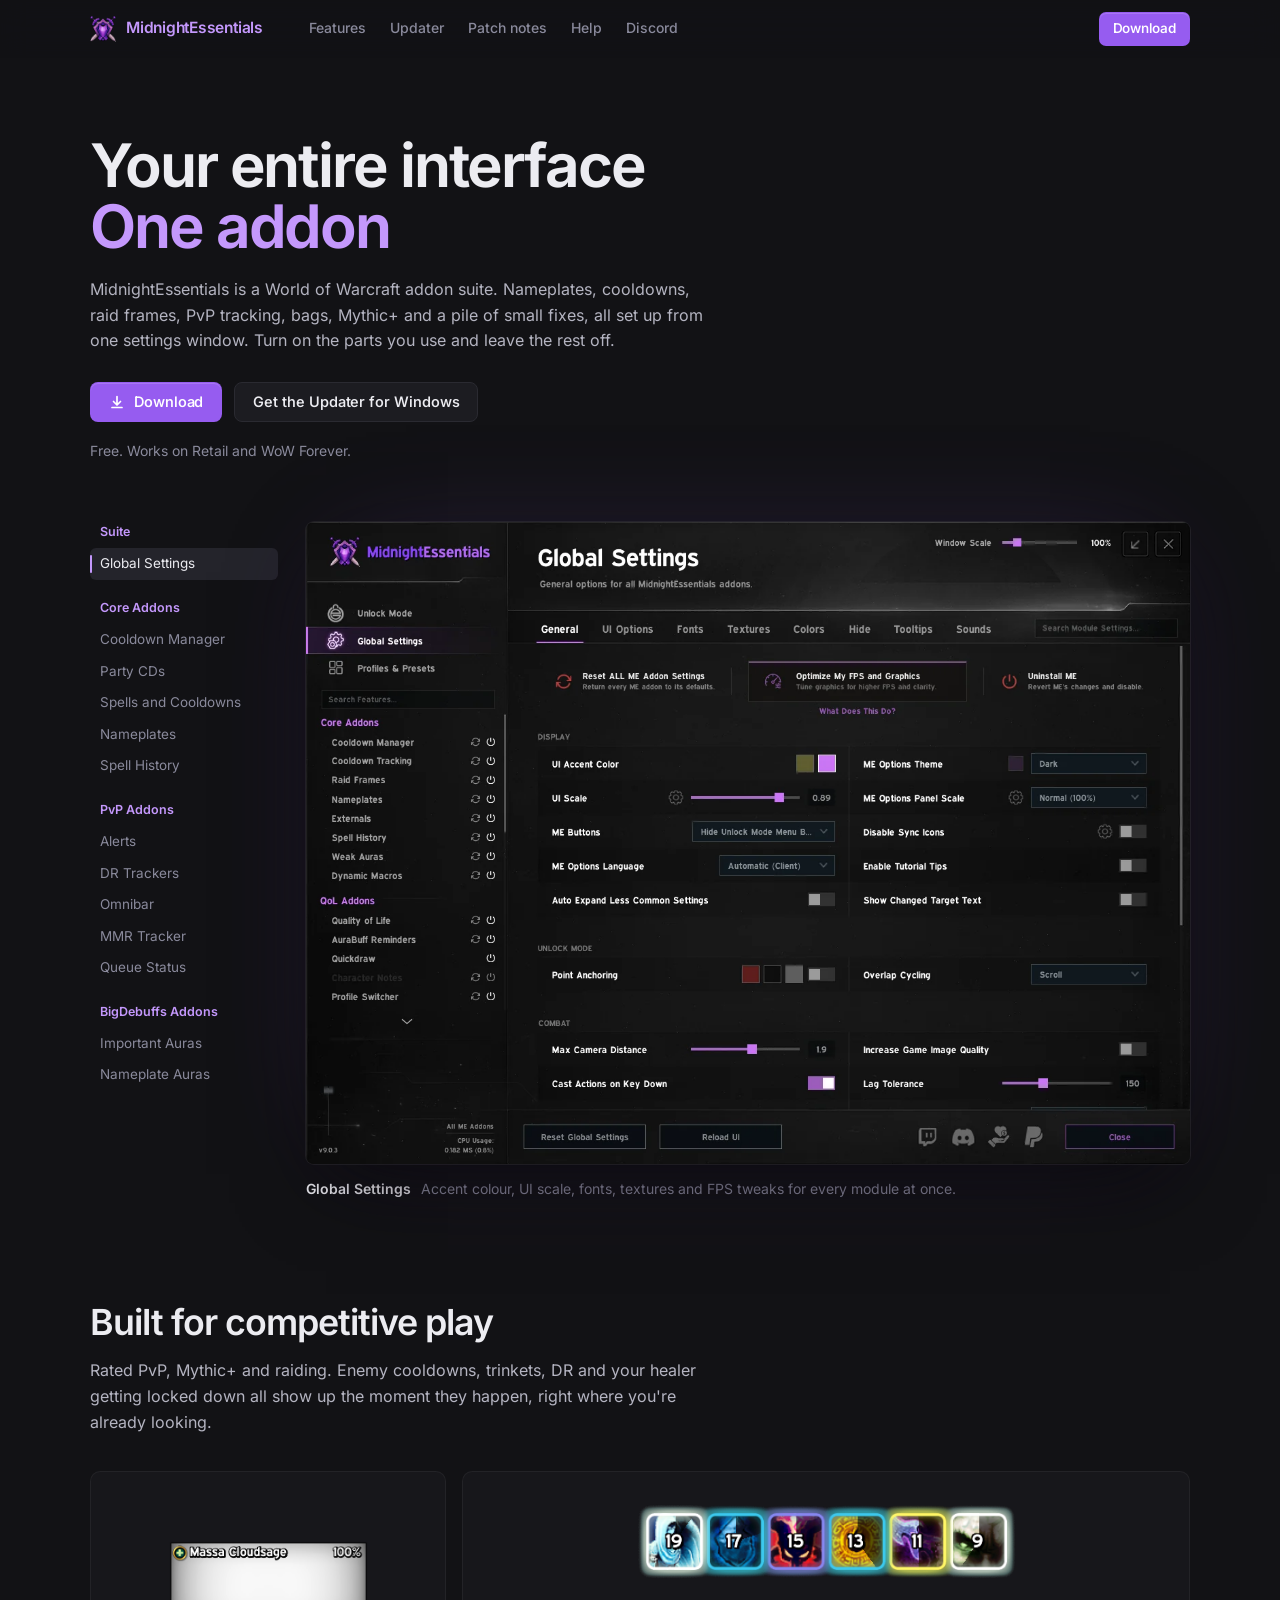
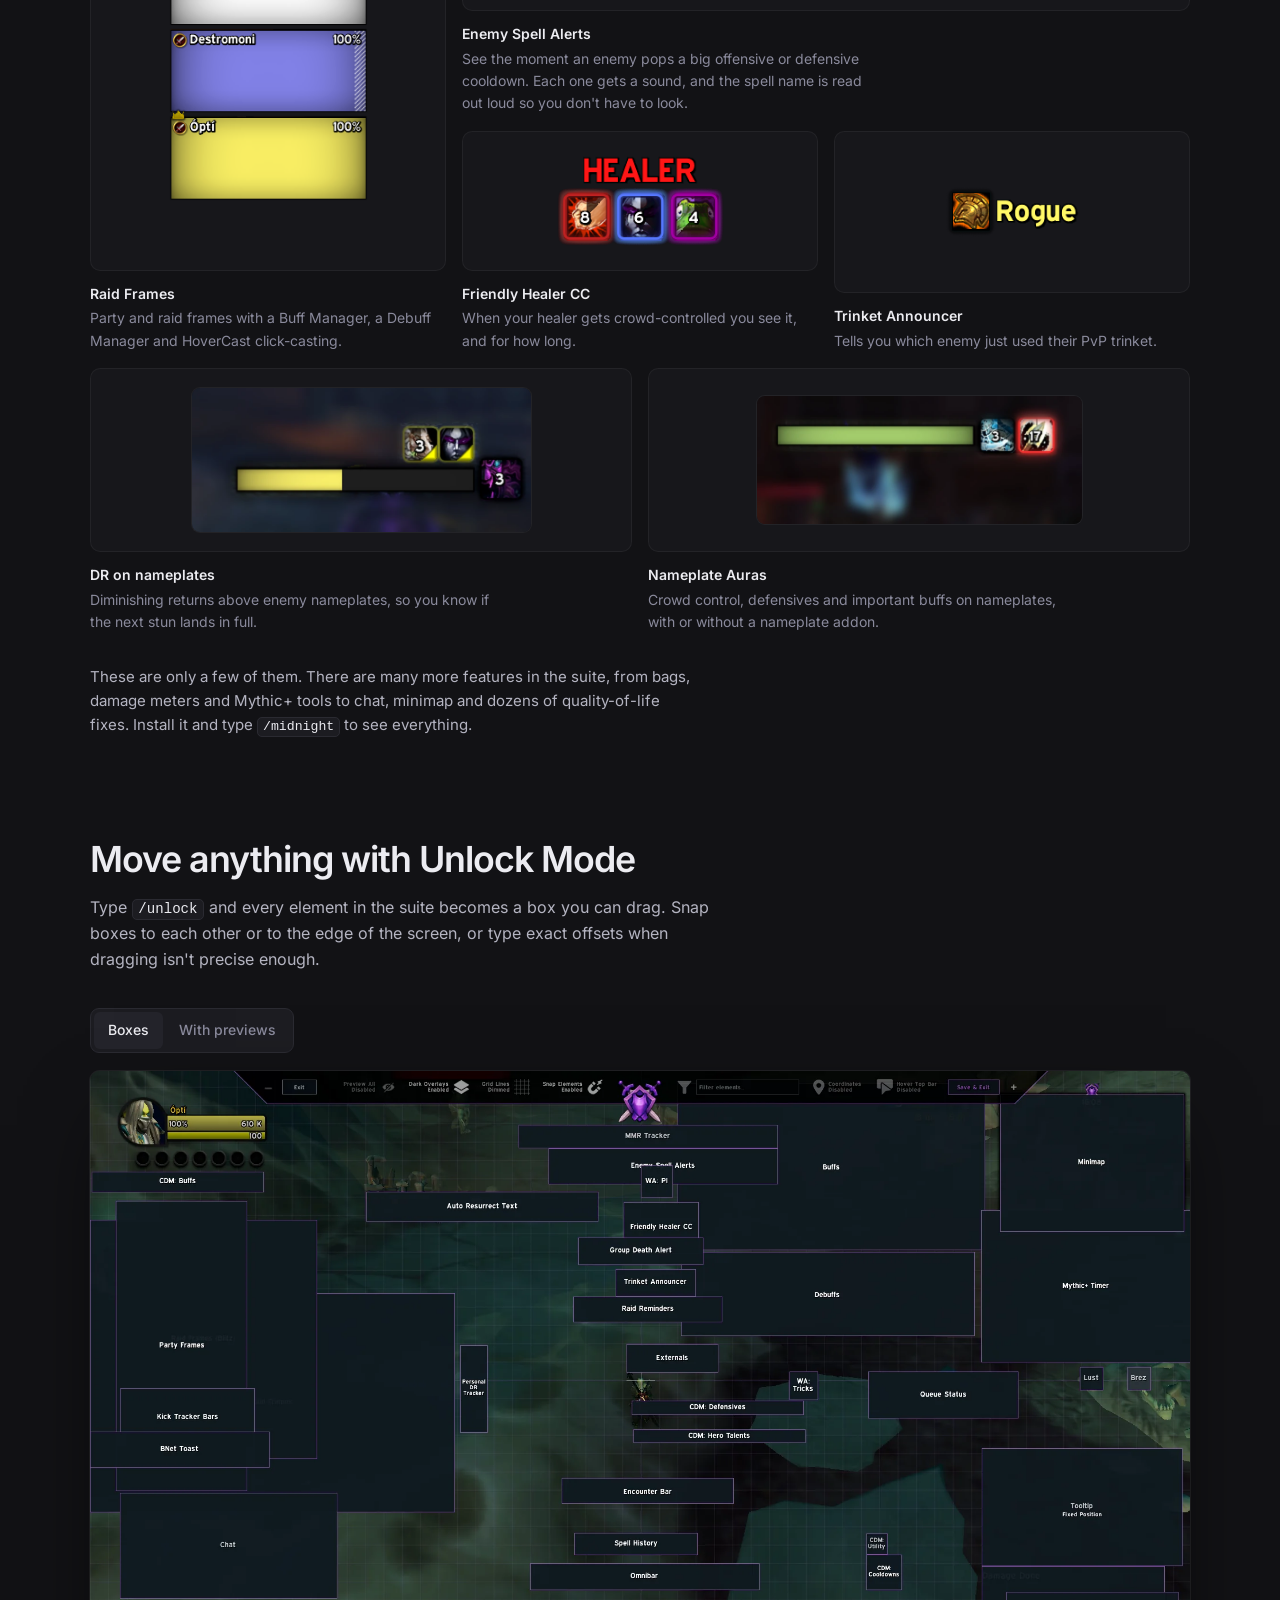
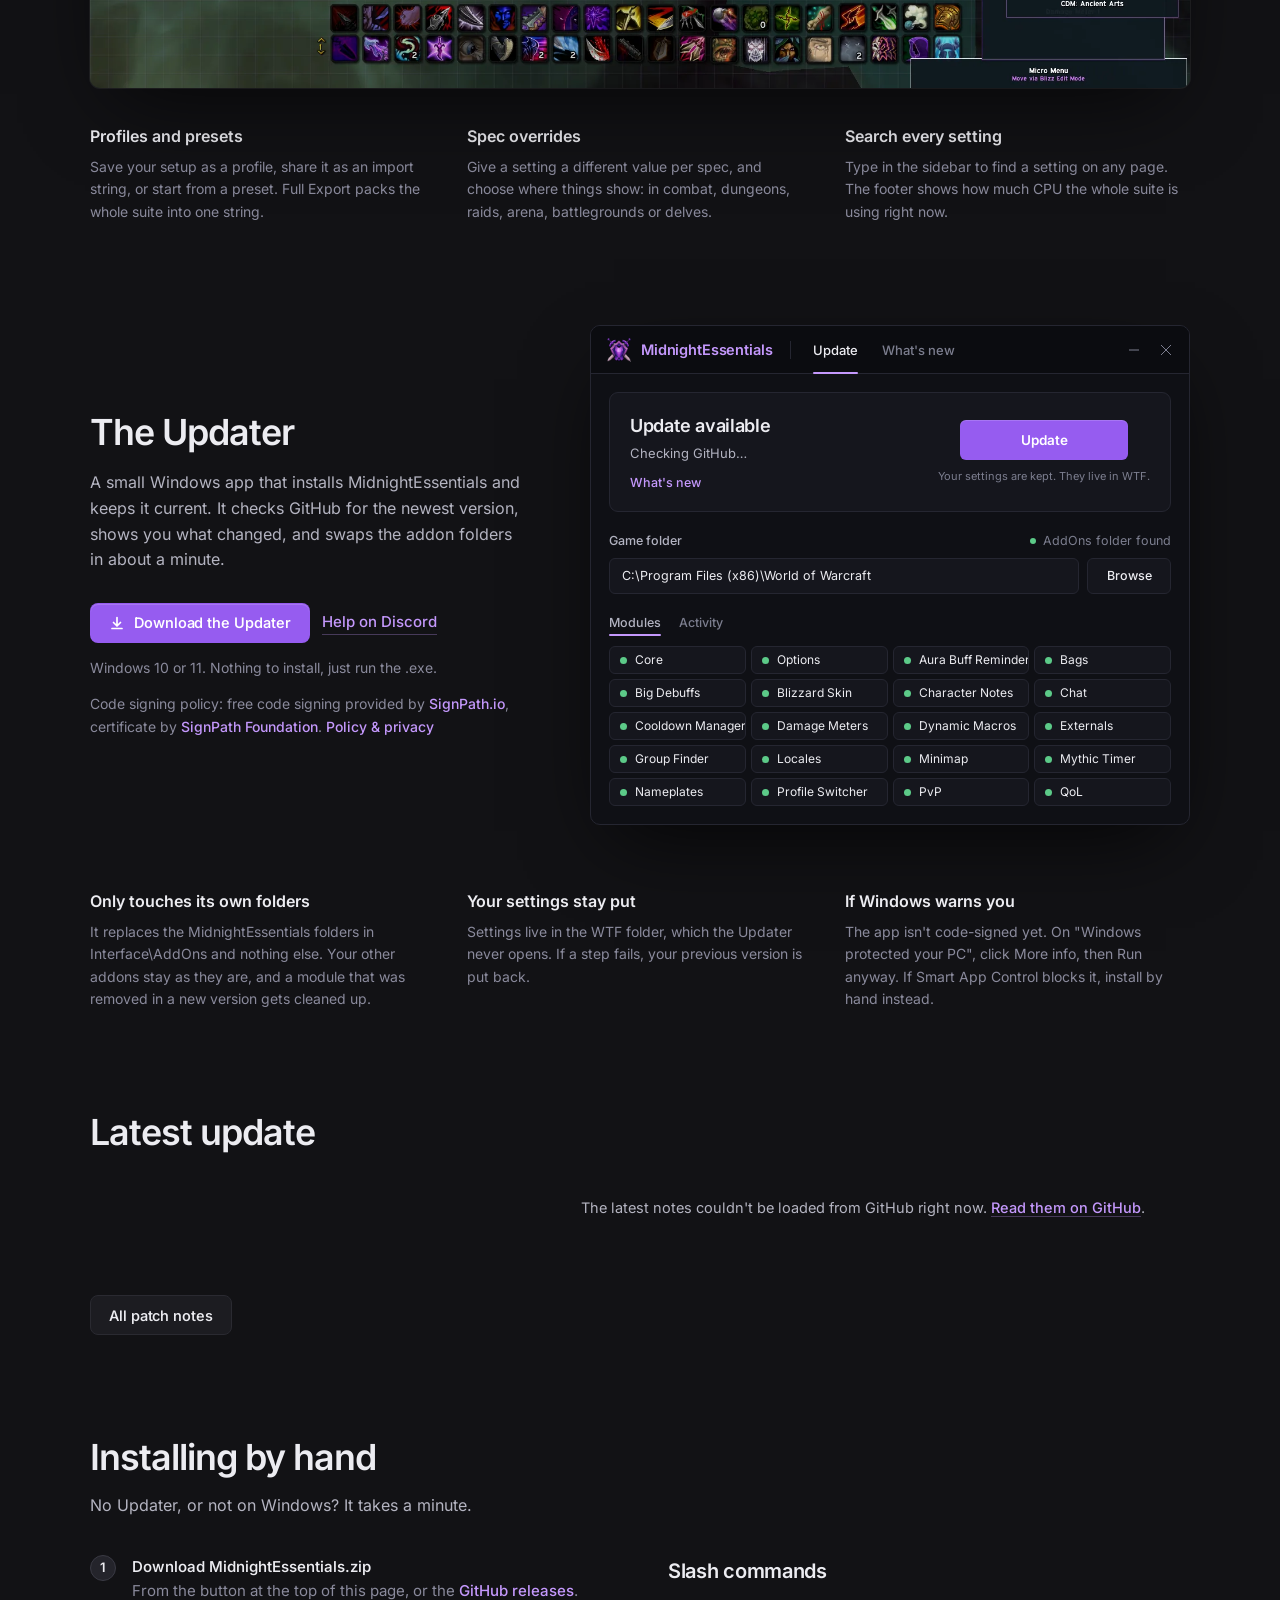
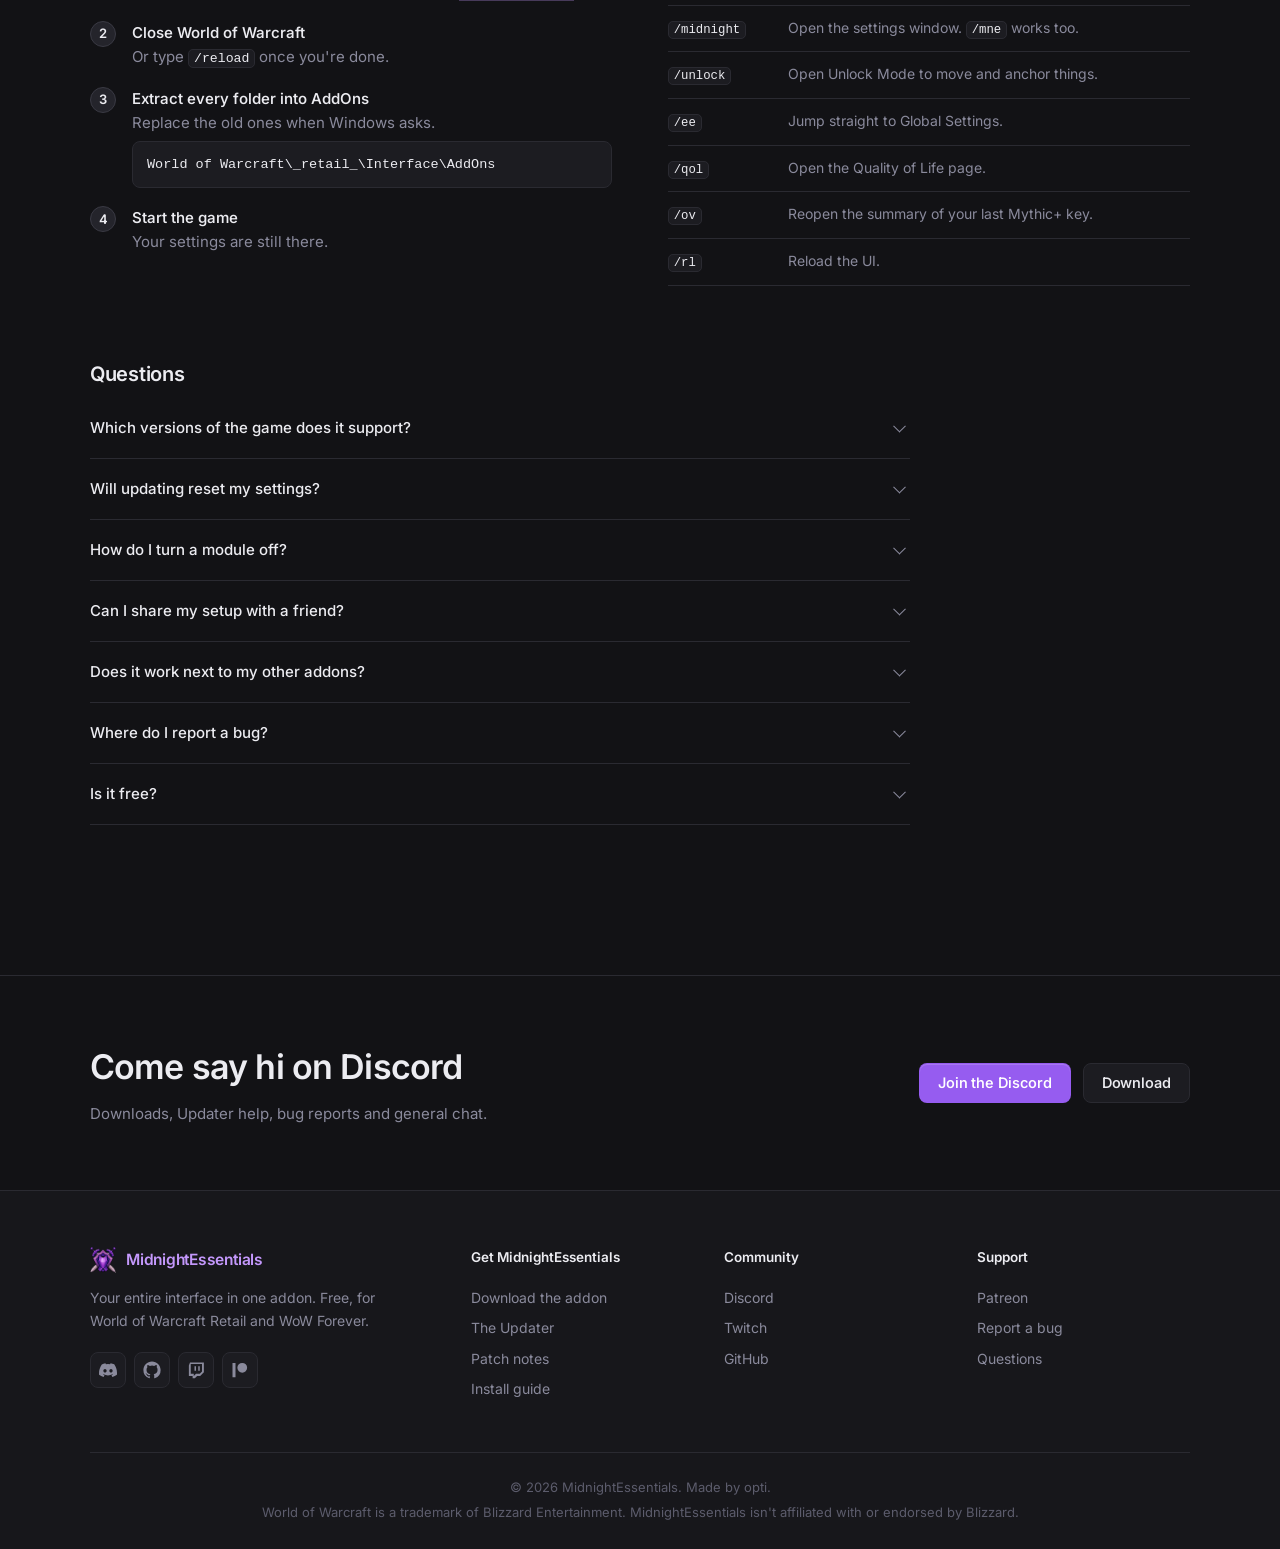
==== commit 23770fe3: "Update index.html" ====
--- a/index.html
+++ b/index.html
@@ -198,8 +198,8 @@
             </a>
             <a class="text-link" href="https://discord.gg/SenHhNRzPD" target="_blank" rel="noopener">Help on Discord</a>
           </div>
-          <p class="updater-req">Windows 10 or 11. Nothing to install, just run the .exe.<span data-updater-meta></span></p>
-          <p class="updater-req">Code signing policy: free code signing provided by <a class="text-link" href="https://signpath.io" target="_blank" rel="noopener">SignPath.io</a>, certificate by <a class="text-link" href="https://signpath.org" target="_blank" rel="noopener">SignPath Foundation</a>. <a class="text-link" href="https://github.com/NotOpti/MidnightEssentials-Updater#code-signing-policy" target="_blank" rel="noopener">Policy &amp; privacy</a></p>
+         <p class="updater-req">Windows 10 or 11. Nothing to install, just run the .exe.</p>
+         <p class="updater-req">Code signing policy: free code signing provided by <a class="text-link" style="border-bottom:0" href="https://signpath.io" target="_blank" rel="noopener">SignPath.io</a>, certificate by <a class="text-link" style="border-bottom:0" href="https://signpath.org" target="_blank" rel="noopener">SignPath Foundation</a>. <a class="text-link" style="border-bottom:0" href="https://github.com/NotOpti/MidnightEssentials-Updater#code-signing-policy" target="_blank" rel="noopener">Policy &amp; privacy</a></p>
         </div>
 
         <!-- The Updater window, interactive -->
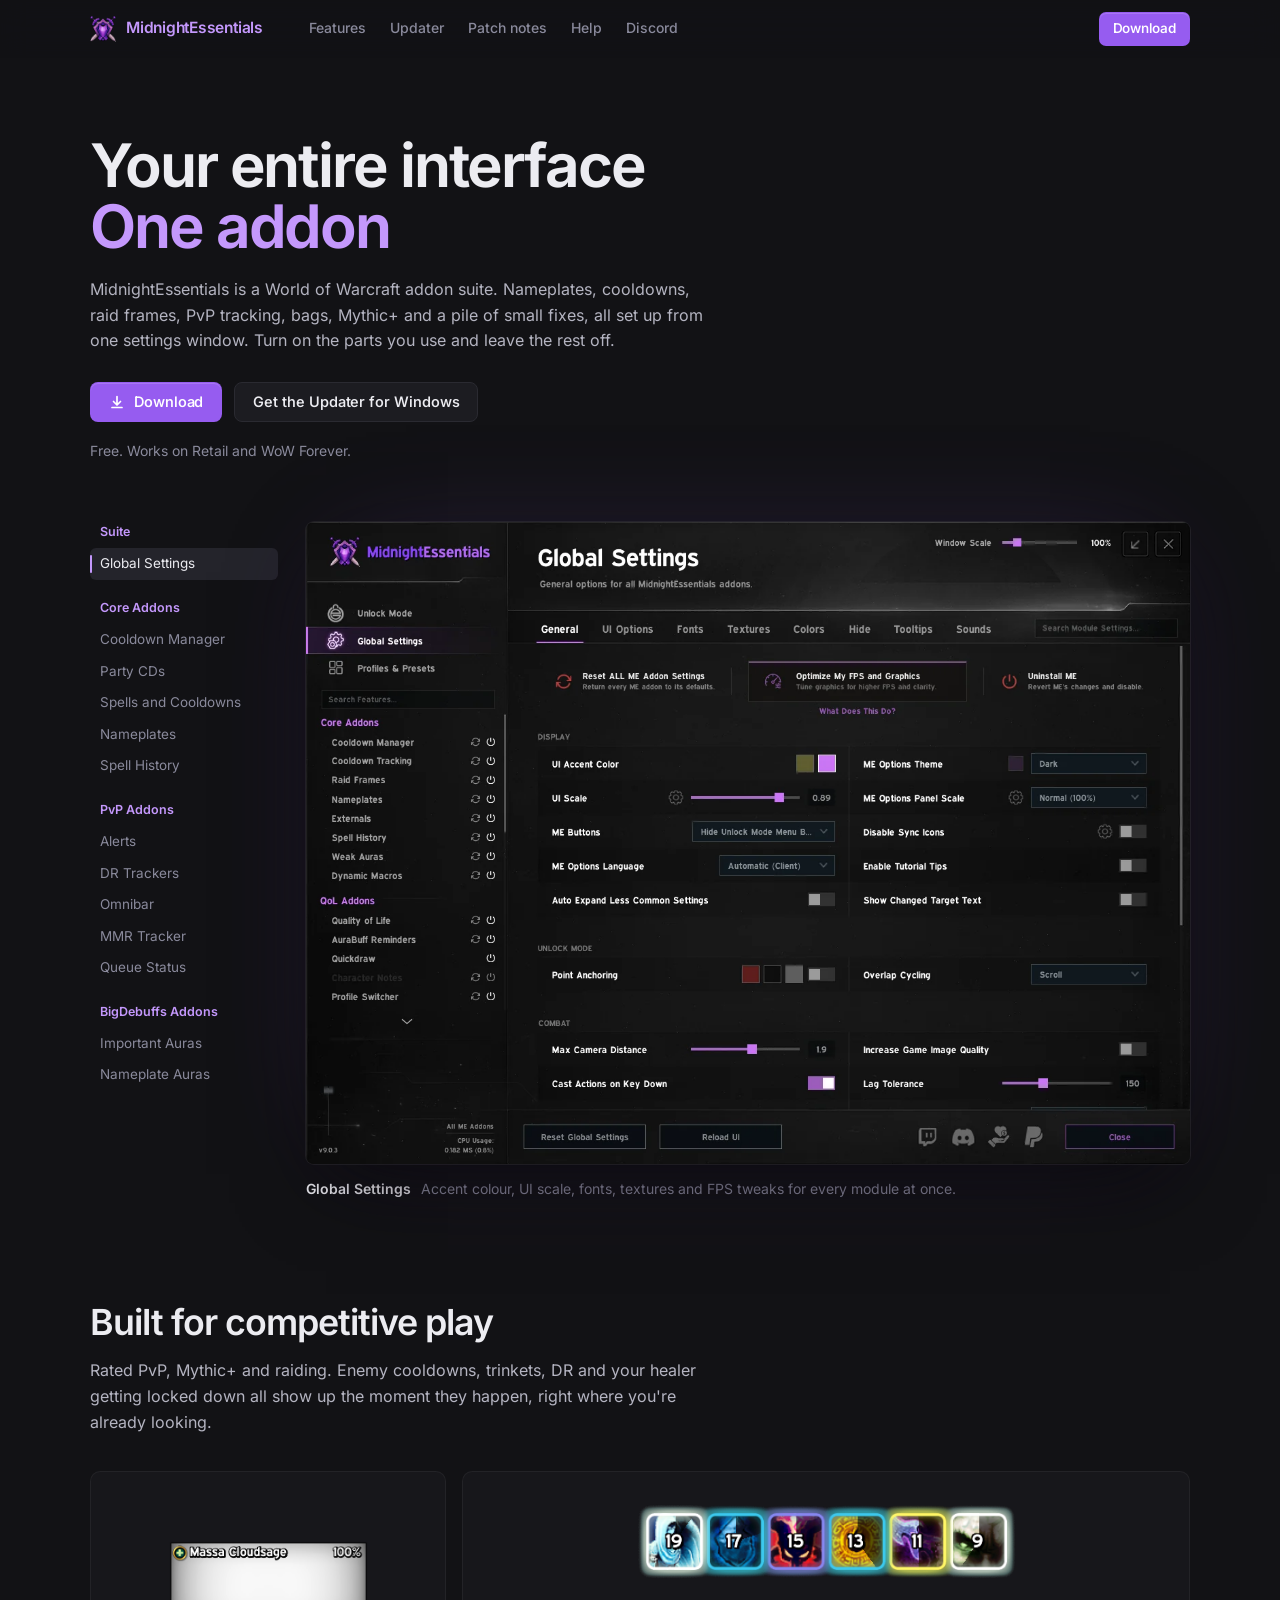
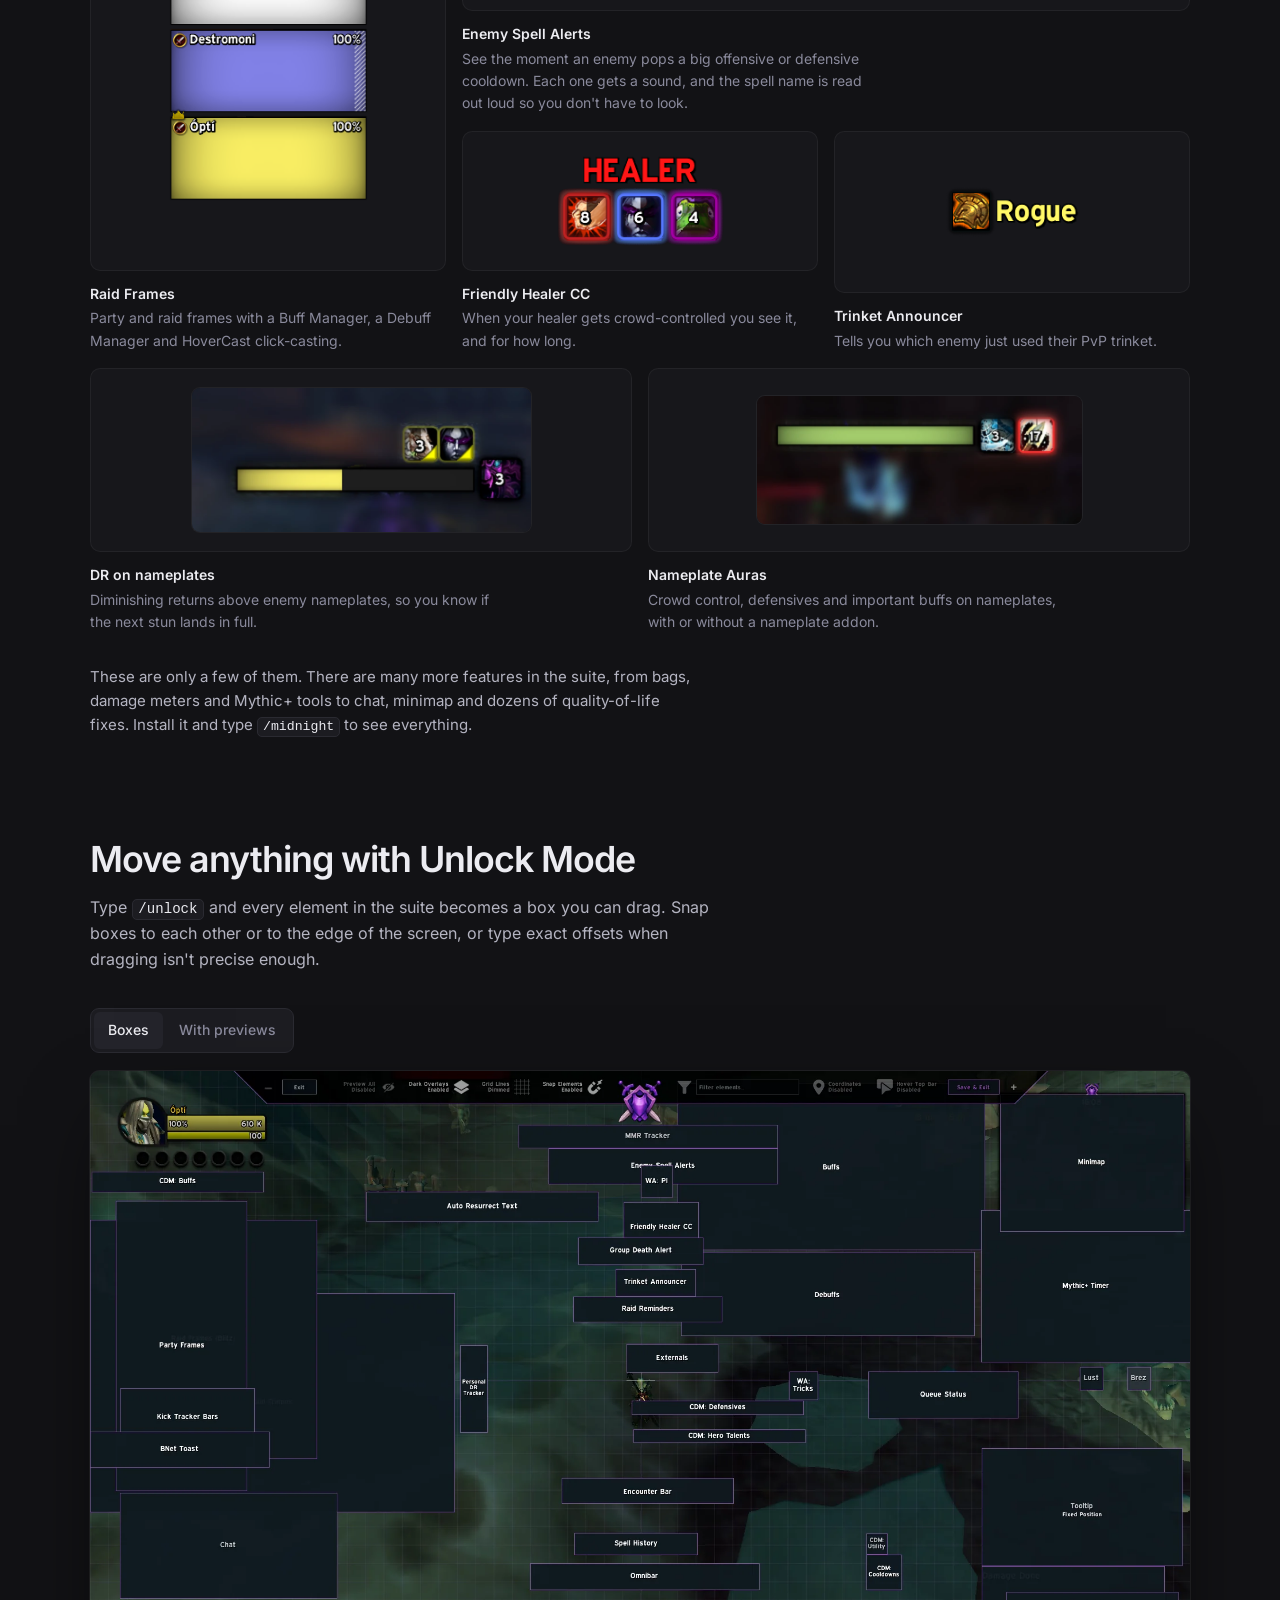
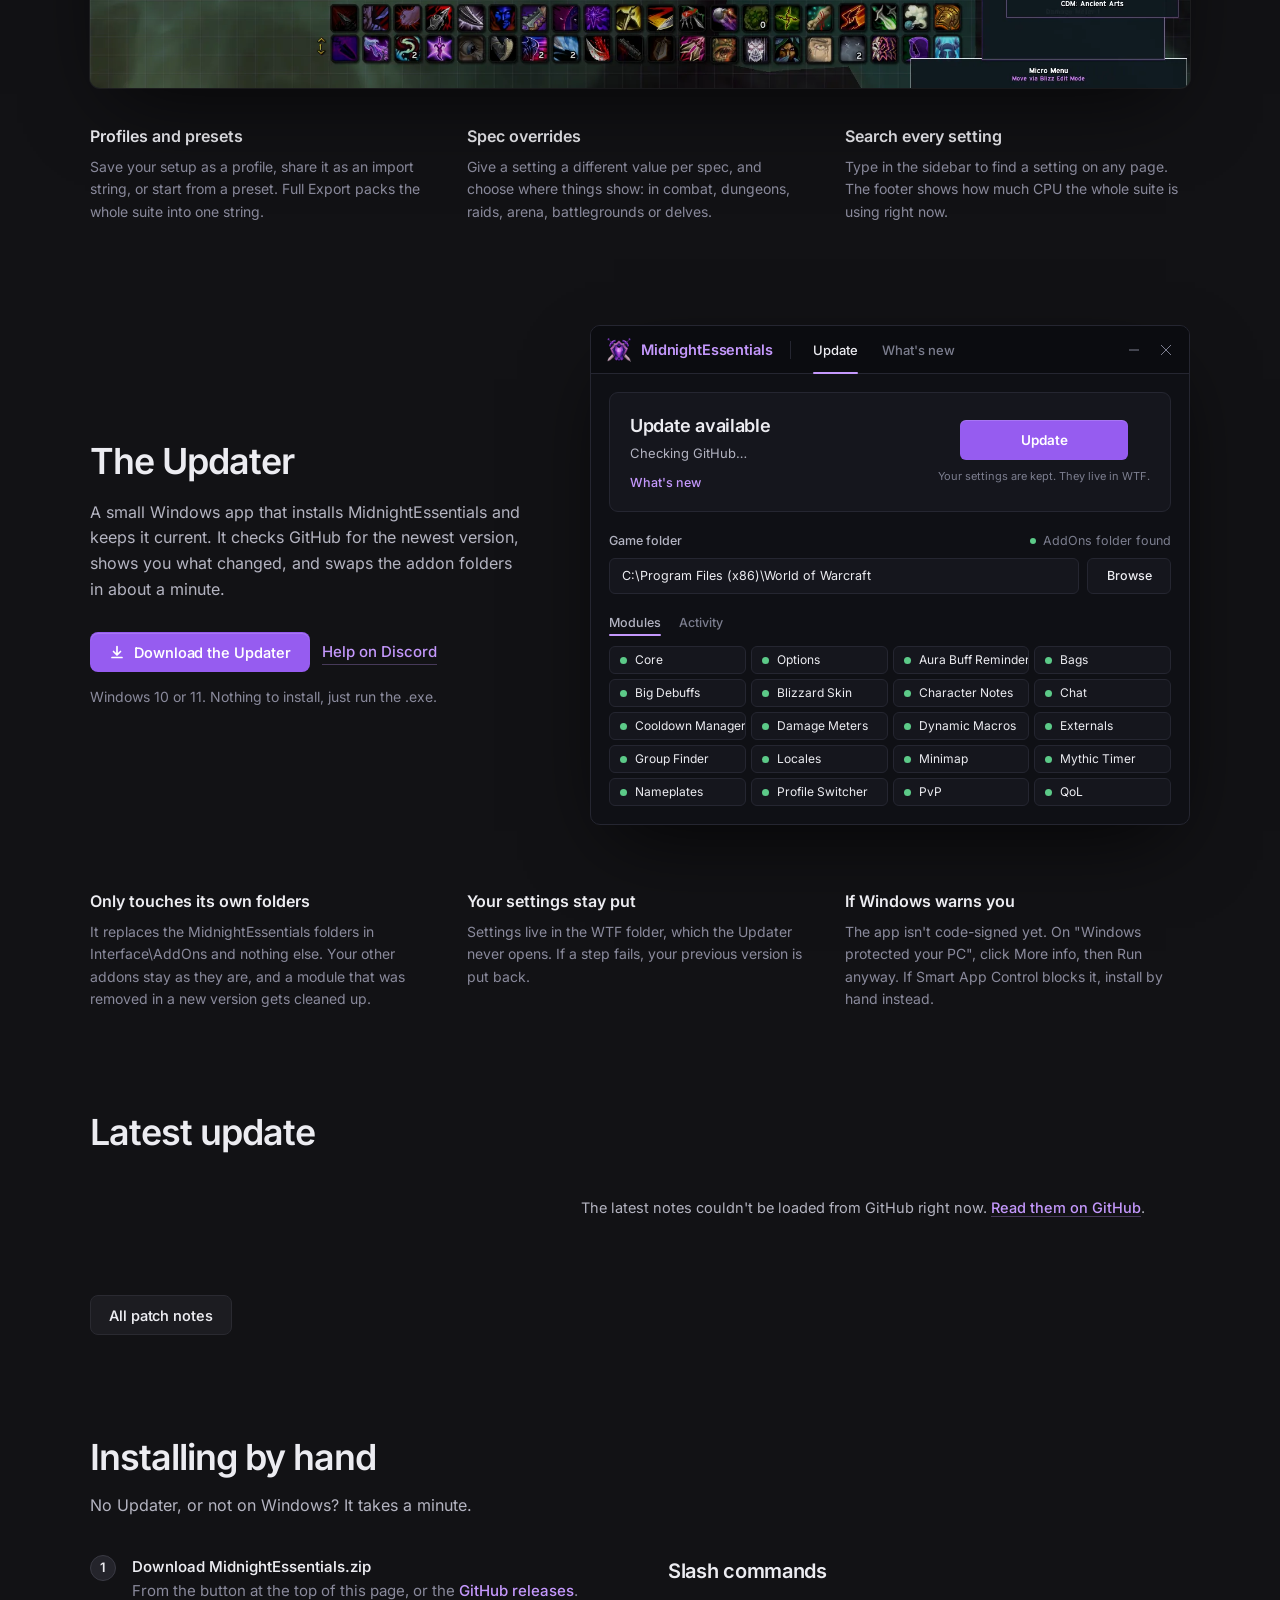
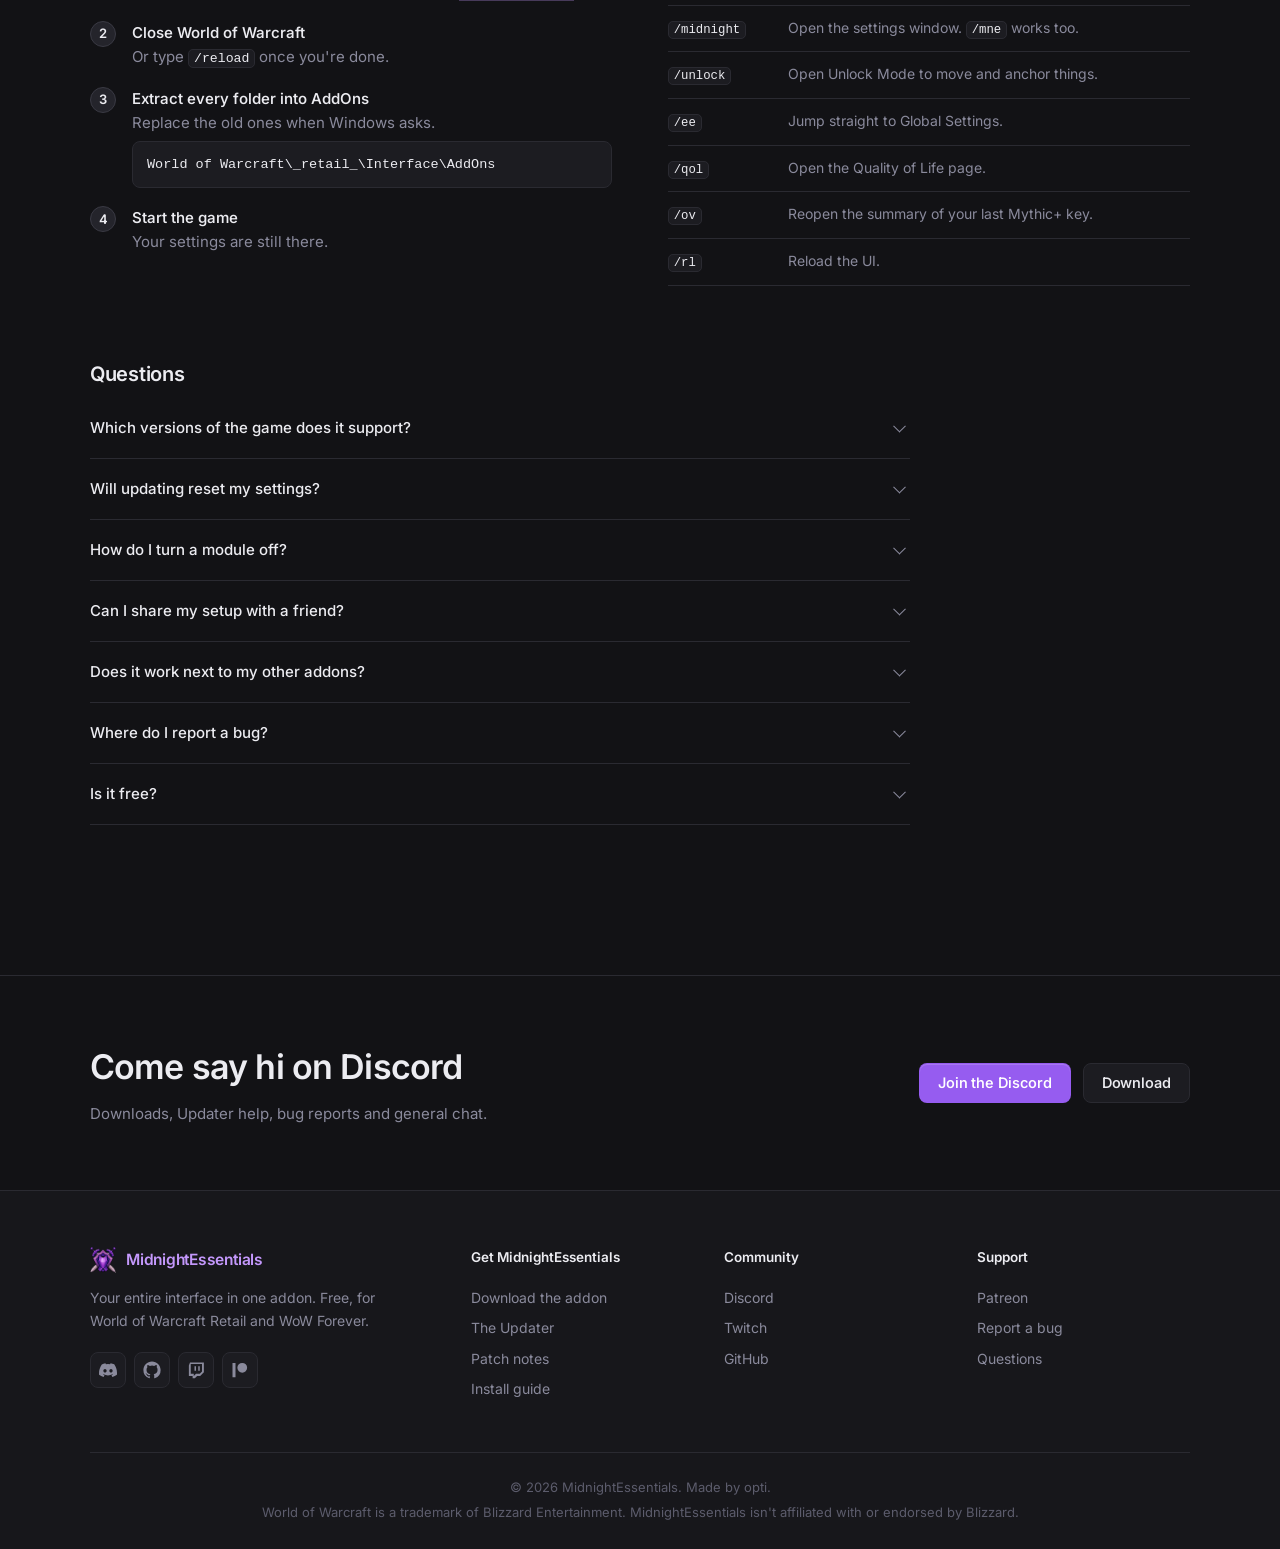
==== commit 5233800e: "Update index.html" ====
--- a/index.html
+++ b/index.html
@@ -199,7 +199,6 @@
             <a class="text-link" href="https://discord.gg/SenHhNRzPD" target="_blank" rel="noopener">Help on Discord</a>
           </div>
          <p class="updater-req">Windows 10 or 11. Nothing to install, just run the .exe.</p>
-         <p class="updater-req">Code signing policy: free code signing provided by <a class="text-link" style="border-bottom:0" href="https://signpath.io" target="_blank" rel="noopener">SignPath.io</a>, certificate by <a class="text-link" style="border-bottom:0" href="https://signpath.org" target="_blank" rel="noopener">SignPath Foundation</a>. <a class="text-link" style="border-bottom:0" href="https://github.com/NotOpti/MidnightEssentials-Updater#code-signing-policy" target="_blank" rel="noopener">Policy &amp; privacy</a></p>
         </div>
 
         <!-- The Updater window, interactive -->
